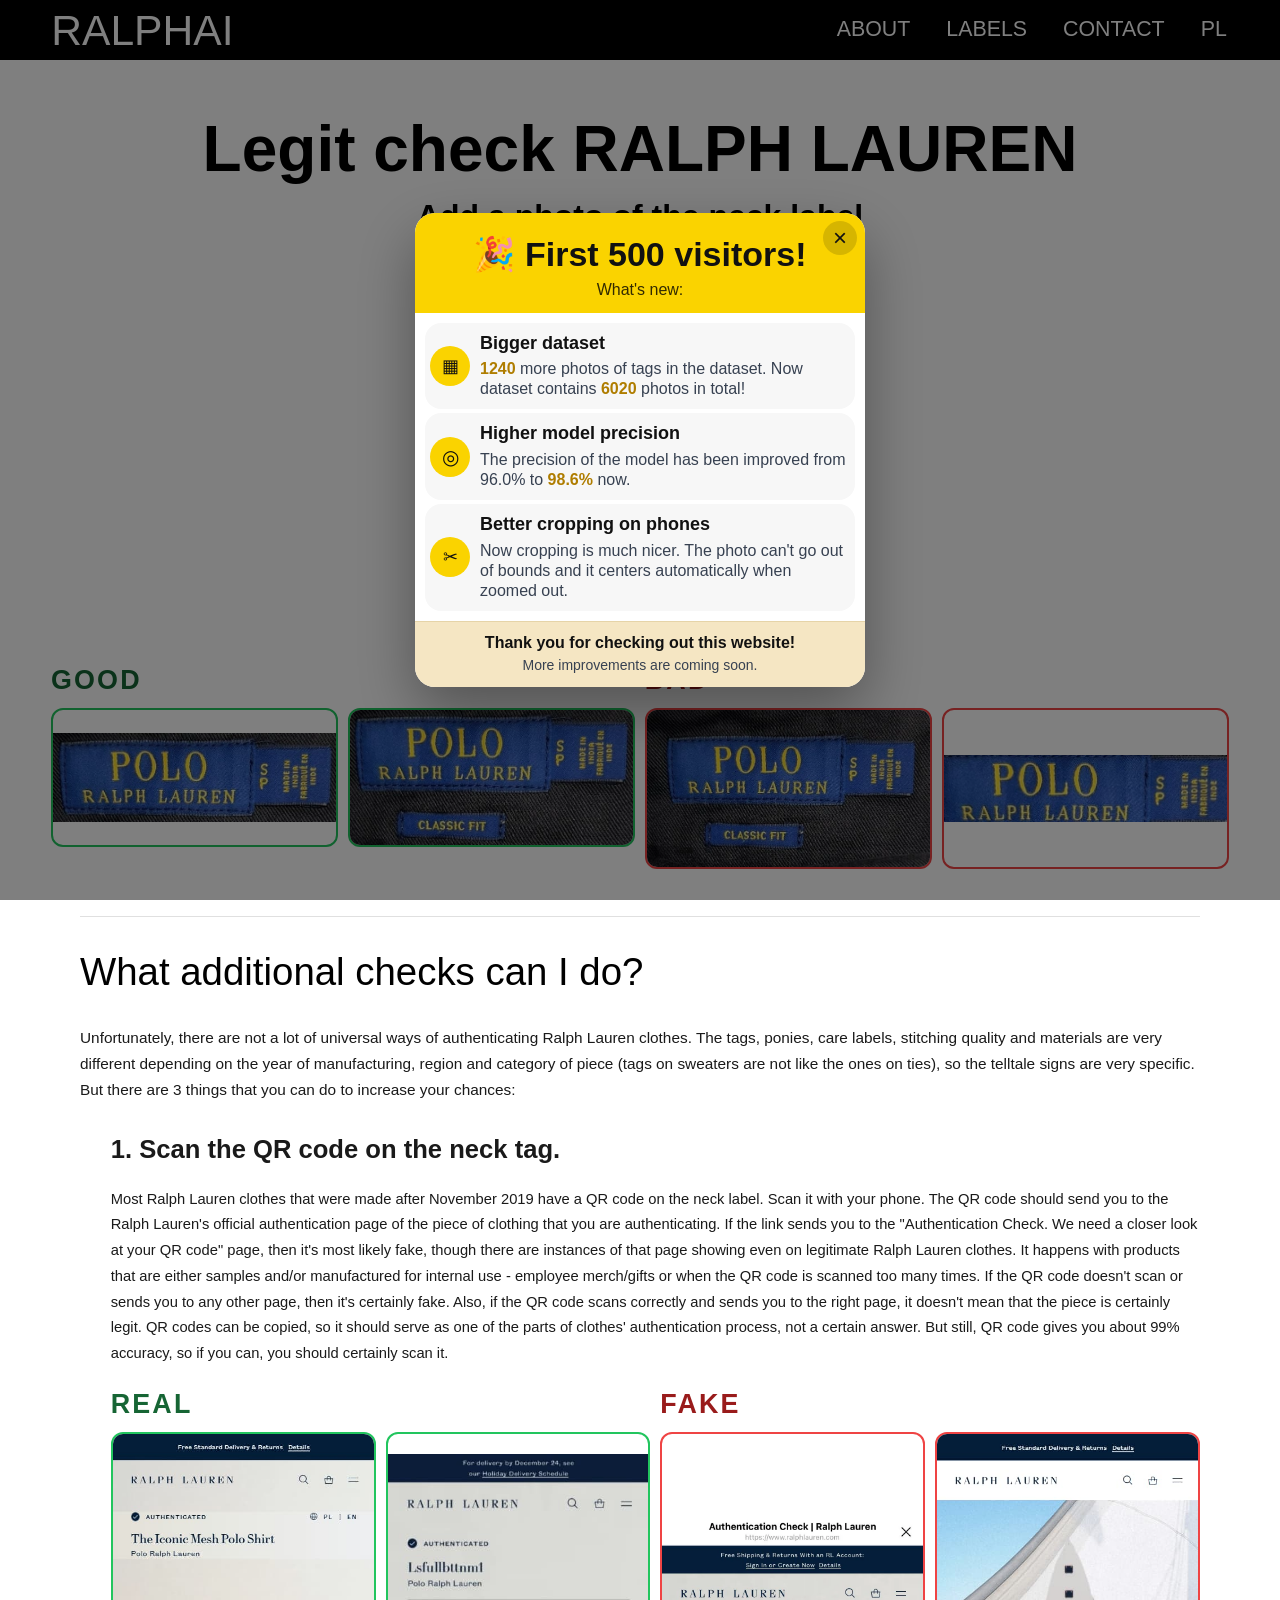
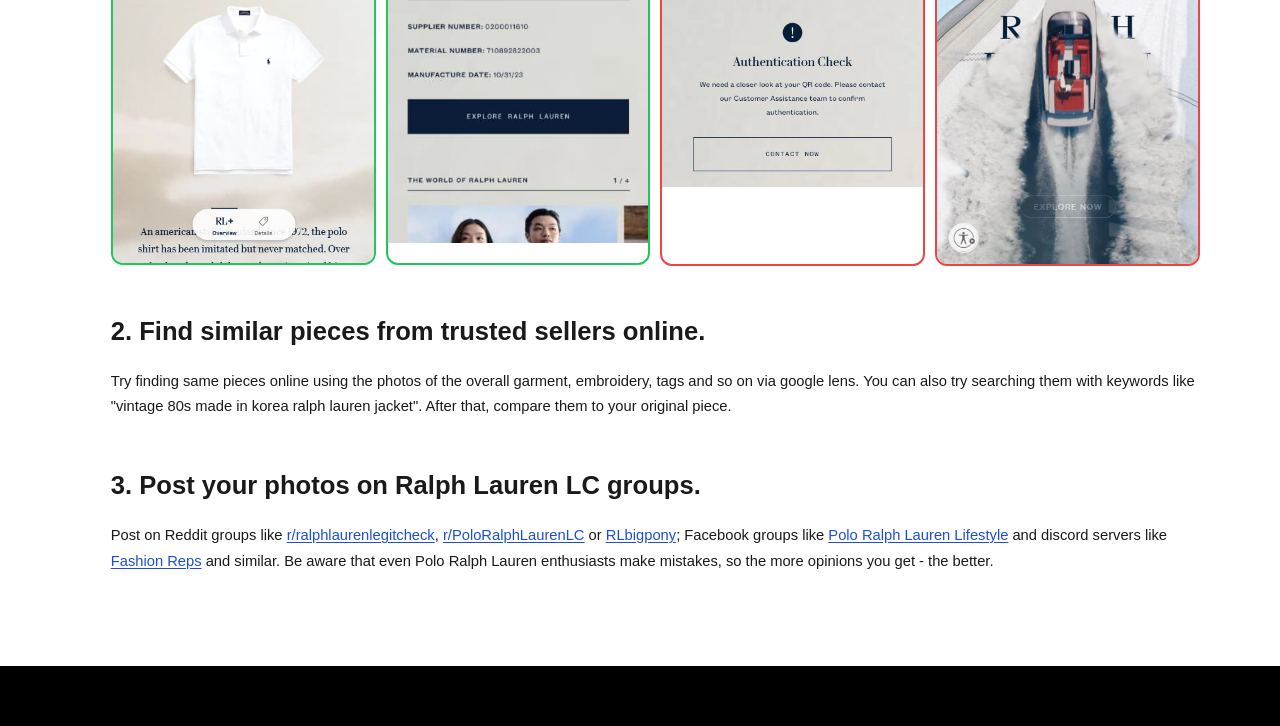
==== index.html @ 3e0dbbdb "microsoft clarity removed" ====
<!DOCTYPE html>
<html lang="pl">

<head>
  <meta charset="UTF-8" />
  <meta name="viewport" content="width=device-width, initial-scale=1.0" />
  <title>RalphAI — Free Ralph Lauren Legit Check</title>
  <meta name="description"
    content="Free Ralph Lauren legit check powered by AI. Upload a photo of your label to instantly verify if your Polo shirt is authentic or a fake." />
  <meta property="og:title" content="RalphAI — Ralph Lauren Legit Check | Free AI Checker" />
  <meta property="og:description"
    content="Free AI-powered legit check for Ralph Lauren clothing. Upload a photo of the label to instantly find out if it's authentic or fake." />
  <meta property="og:url" content="https://ralphai.tech/" />
  <meta property="og:type" content="website" />
  <meta property="og:image" content="https://ralphai.tech/og-image.png?v=2" />
  <meta property="og:image:width" content="1200" />
  <meta property="og:image:height" content="630" />
  <meta name="twitter:card" content="summary_large_image" />
  <meta name="twitter:title" content="RalphAI — Ralph Lauren Legit Check | Free AI Checker" />
  <meta name="twitter:description"
    content="Free AI-powered legit check for Ralph Lauren clothing. Upload a photo of the label to instantly find out if it's authentic or fake." />
  <meta name="twitter:image" content="https://ralphai.tech/og-image.png?v=2" />
  <link rel="canonical" href="https://ralphai.tech/" />
  <link rel="icon" type="image/png" href="/favicon/favicon-96x96.png" sizes="96x96" />
  <link rel="icon" type="image/svg+xml" href="/favicon/favicon.svg" />
  <link rel="shortcut icon" href="/favicon.ico" />
  <link rel="apple-touch-icon" sizes="180x180" href="/favicon/apple-touch-icon.png" />
  <link rel="manifest" href="/favicon/site.webmanifest" />
  <script type="application/ld+json">
  {
    "@context": "https://schema.org",
    "@type": "WebApplication",
    "name": "RalphAI",
    "url": "https://ralphai.tech",
    "description": "AI-powered legit check tool for Ralph Lauren labels. Instantly detect authentic vs fake.",
    "applicationCategory": "UtilitiesApplication",
    "operatingSystem": "Any",
    "offers": {
      "@type": "Offer",
      "price": "0",
      "priceCurrency": "USD"
    }
  }
  </script>
  <link rel="stylesheet" href="styles.css" />
  <link rel="preload" href="https://cdnjs.cloudflare.com/ajax/libs/cropperjs/1.6.2/cropper.min.css" as="style"
    onload="this.onload=null;this.rel='stylesheet'" />
  <noscript>
    <link rel="stylesheet" href="https://cdnjs.cloudflare.com/ajax/libs/cropperjs/1.6.2/cropper.min.css" />
  </noscript>
</head>

<body>

  <header class="navbar">
    <a href="/" class="nav-logo">RALPHAI</a>
    <nav class="nav-links">
      <a href="about.html" class="nav-about" data-i18n="navAbout">ABOUT</a>
      <a href="labels.html" class="nav-labels" data-i18n="navLabels">LABELS</a>
      <a href="mailto:contact@ralphai.tech" class="nav-kontakt" data-i18n="navContact" id="navContactLink">KONTAKT</a>
      <button id="langToggle" class="nav-lang-toggle"></button>
    </nav>
  </header>

  <main id="canvas" class="main-content">

    <!-- Upload section -->
    <section class="upload-section">
      <h1 class="title">Legit check RALPH LAUREN</h1>
      <p class="subtitle" data-i18n="subtitle">Dodaj zdjęcie górnej metki</p>
      <p class="note">
        <span data-i18n="supportedLabelsNote">*Wspierane tylko metki Polo Ralph Lauren</span>
      </p>

      <input type="file" id="fileInput" accept="image/*" multiple hidden />

      <div class="preview-clearAll-container" id="previewClearAllContainer" hidden>
        <button id="previewClearAll" class="preview-clearAll" data-i18n="clearAll">Wyczyść wszystko</button>
      </div>
      <div id="previewGrid" class="preview-grid" hidden></div>

      <div id="resultRow" class="result-row" hidden></div>

      <button id="chooseBtn" class="choose-btn">
        <span data-i18n="chooseBtn">Wybierz zdjęcie</span>
      </button>

      <div class="drop-text" id="dropTextGroup">
        <p class="drop-line-1" data-i18n="dropLine1">lub upuść zdjęcia tutaj</p>
        <p class="drop-line-2" data-i18n="dropLine2">albo wklej z Ctrl+V</p>
      </div>

      <div id="uncertaintyMsg" class="uncertainty-msg" hidden>
        Some of the results are too uncertain. Please try re-taking the photos and cropping them more closely. If the
        result is still uncertain, then please send those photos to the <a href="mailto:contact@ralphai.tech">website's
          email</a> for a human legit check or post them on groups like <a
          href="https://www.reddit.com/r/PoloRalphLaurenLC/" target="_blank">r/PoloRalphLaurenLC</a> or <a
          href="https://www.reddit.com/r/ralphlaurenlegitcheck/" target="_blank">r/ralphlaurenlegitcheck</a>
      </div>

      <button id="btnAnalyze" class="btn-analyze" hidden><span>Sprawdź metkę</span></button>
      <div id="errorMsg" class="error-msg" hidden></div>
    </section>

    <!-- How-to section -->
    <section class="how-to-section">
      <h2 class="section-heading" data-i18n="howTo">Jak kadrować zdjęcia?</h2>
      <div class="how-to-image-groups">
        <section class="how-to-image-group" aria-label="Good crop examples">
          <span class="how-to-group-label how-to-group-label--good" data-i18n="howToGoodLabel">DOBRZE</span>
          <div class="how-to-grid" role="list" aria-label="Good crop examples">
            <figure class="how-to-card how-to-card--good" role="listitem">
              <img src="how-to-crop-images/good/js-l160010-ezgif.com-rotate.jpg" alt="Good crop example 1"
                loading="lazy" decoding="async" width="631" height="199" />
            </figure>
            <figure class="how-to-card how-to-card--good" role="listitem">
              <img src="how-to-crop-images/good/js-l160010-ezgif.com-rotate_1.jpg" alt="Good crop example 2"
                loading="lazy" decoding="async" width="631" height="302" />
            </figure>
          </div>
        </section>

        <section class="how-to-image-group" aria-label="Bad crop examples">
          <span class="how-to-group-label how-to-group-label--bad" data-i18n="howToBadLabel">ŹLE</span>
          <div class="how-to-grid" role="list" aria-label="Bad crop examples">
            <figure class="how-to-card how-to-card--bad" role="listitem">
              <img src="how-to-crop-images/bad/js-l160010-ezgif.com-rotate_2.jpg" alt="Bad crop example 1"
                loading="lazy" decoding="async" width="693" height="385" />
            </figure>
            <figure class="how-to-card how-to-card--bad" role="listitem">
              <img src="how-to-crop-images/bad/js-l160010-ezgif.com-rotate_3.jpg" alt="Bad crop example 2"
                loading="lazy" decoding="async" width="577" height="135" />
            </figure>
          </div>
        </section>
      </div>
    </section>

    <section class="extra-checks-section" aria-labelledby="extraChecksHeading">
      <h2 class="section-heading extra-checks-heading" id="extraChecksHeading" data-i18n="extraChecksHeading">What
        additional checks can I do?</h2>
      <p class="extra-checks-intro" data-i18n="extraChecksIntro">
        Unfortunately, there are not a lot of universal ways of authenticating Ralph Lauren clothes. The tags, ponies,
        care labels, stitching quality and materials are very different depending on the year of manufacturing, region
        and category of piece (tags on sweaters are not like the ones on ties), so the telltale signs are very
        specific. But there are 3 things that you can do to increase your chances:
      </p>

      <ol class="extra-checks-list">
        <li class="extra-checks-item">
          <h3 class="extra-checks-item-title" data-i18n="extraChecksPoint1Title">Scan the QR code on the neck tag.</h3>
          <p data-i18n="extraChecksPoint1Body">
            Most Ralph Lauren clothes that were made after November 2019 have a QR code on the neck label. Scan it
            with your phone. The QR code should send you to the Ralph Lauren's official authentication page of the
            piece of clothing that you are authenticating. If the link sends you to the "Authentication Check. We need
            a closer look at your QR code" page, then it's most likely fake, though there are instances of that page
            showing even on legitimate Ralph Lauren clothes. It happens with products that are either samples and/or
            manufactured for internal use - employee merch/gifts or when the QR code is scanned too many times. If the
            QR code doesn't scan or sends you to any other page, then it's certainly fake. Also, if the QR code scans
            correctly and sends you to the right page, it doesn't mean that the piece is certainly legit. QR codes can
            be copied, so it should serve as one of the parts of clothes' authentication process, not a certain
            answer. But still, QR code gives you about 99% accuracy, so if you can, you should certainly scan it.
          </p>

          <div class="qr-check-image-groups">
            <section class="qr-check-image-group" aria-label="Real QR examples">
              <span class="qr-check-group-label qr-check-group-label--real" data-i18n="extraChecksRealLabel">REAL</span>
              <div class="qr-check-grid" role="list" aria-label="Real QR examples">
                <figure class="qr-check-card qr-check-card--legit" role="listitem">
                  <img src="using_images/LEGIT/real-QR-code-page-1.jpg"
                    alt="Legit Ralph Lauren QR scan result example 1" loading="lazy" decoding="async" width="465"
                    height="766" />
                </figure>
                <figure class="qr-check-card qr-check-card--legit" role="listitem">
                  <img src="using_images/LEGIT/real-QR-code-page-2.jpg"
                    alt="Legit Ralph Lauren QR scan result example 2" loading="lazy" decoding="async" width="367"
                    height="547" />
                </figure>
              </div>
            </section>

            <section class="qr-check-image-group" aria-label="Fake QR examples">
              <span class="qr-check-group-label qr-check-group-label--fake" data-i18n="extraChecksFakeLabel">FAKE</span>
              <div class="qr-check-grid" role="list" aria-label="Fake QR examples">
                <figure class="qr-check-card qr-check-card--fake" role="listitem">
                  <img src="using_images/FAKE/closer-look-at-qr-code-polo-ralph-lauren-v0-85krh4puh0ed1.webp"
                    alt="Fake Ralph Lauren QR scan result example 1" loading="lazy" decoding="async" width="804"
                    height="879" />
                </figure>
                <figure class="qr-check-card qr-check-card--fake" role="listitem">
                  <img src="using_images/FAKE/fake-QR-code_page.jpg" alt="Fake Ralph Lauren QR scan result example 2"
                    loading="lazy" decoding="async" width="465" height="767" />
                </figure>
              </div>
            </section>
          </div>
        </li>

        <li class="extra-checks-item">
          <h3 class="extra-checks-item-title" data-i18n="extraChecksPoint2Title">Find similar pieces from trusted
            sellers online.</h3>
          <p data-i18n="extraChecksPoint2Body">
            Try finding same pieces online using the photos of the overall garment, embroidery, tags and so on via
            google lens. You can also try searching them with keywords like "vintage 80s made in korea ralph lauren
            jacket". After that, compare them to your original piece.
          </p>
        </li>

        <li class="extra-checks-item">
          <h3 class="extra-checks-item-title" data-i18n="extraChecksPoint3Title">Post your photos on Ralph Lauren LC
            groups.</h3>
          <p data-i18n-html="extraChecksPoint3BodyHtml">
            Post on Reddit groups like <a href="https://www.reddit.com/r/ralphlaurenlegitcheck/" target="_blank"
              rel="noopener">r/ralphlaurenlegitcheck</a>,
            <a href="https://www.reddit.com/r/PoloRalphLaurenLC/" target="_blank" rel="noopener">r/PoloRalphLaurenLC</a>
            or
            <a href="https://www.reddit.com/r/RLbigpony/" target="_blank" rel="noopener">RLbigpony</a>; Facebook groups
            like
            <a href="https://www.facebook.com/groups/1595815894091573" target="_blank" rel="noopener">Polo Ralph Lauren
              Lifestyle</a>
            and discord servers like
            <a href="https://discord.com/invite/fashionreps#:~:text=FashionReps,JavaScript%20to%20run%20this%20app."
              target="_blank" rel="noopener">Fashion Reps</a>
            and similar. Be aware that even Polo Ralph Lauren enthusiasts make mistakes, so the more opinions you get
            - the better.
          </p>
        </li>
      </ol>
    </section>

  </main>

  <!-- Cropper modal -->
  <div class="cropper-overlay" id="cropperModal" hidden>
    <div class="cropper-modal-inner">
      <div class="cropper-img-wrap">
        <img id="cropperImg" src="" alt="Kadruj zdjęcie" />
      </div>
      <div class="cropper-actions">
        <button class="btn-crop-cancel" id="btnCropCancel" data-i18n="cropCancel">Anuluj</button>
        <button class="btn-crop-confirm" id="btnCropConfirm" data-i18n="cropConfirm">Przytnij i użyj</button>
      </div>
    </div>
  </div>

  <!-- Update popup modal -->
  <div class="update-modal-overlay" id="updateModalOverlay" hidden>
    <div class="update-modal" role="dialog" aria-modal="true" aria-labelledby="updateModalTitle">
      <button class="update-modal-close" id="updateModalClose" aria-label="Close update popup">&times;</button>

      <div class="update-modal-header">
        <h2 class="update-modal-title" id="updateModalTitle" data-i18n="updateModalTitle">🎉 First 500 visitors!</h2>
        <p class="update-modal-subtitle" data-i18n="updateModalSubtitle">What's new:</p>
      </div>

      <div class="update-modal-content">
        <article class="update-feature-card">
          <div class="update-feature-icon" aria-hidden="true">&#9638;</div>
          <div class="update-feature-text">
            <h3 data-i18n="updateFeatureDatasetTitle">Bigger dataset</h3>
            <p data-i18n-html="updateFeatureDatasetBody"><strong>1240</strong> more photos of tags in the dataset.
              Dataset now contains <strong>6020</strong> photos in total!</p>
          </div>
        </article>

        <article class="update-feature-card">
          <div class="update-feature-icon update-feature-icon--precision" aria-hidden="true">&#9678;</div>
          <div class="update-feature-text">
            <h3 data-i18n="updateFeatureAccuracyTitle">Higher model precision</h3>
            <p data-i18n-html="updateFeatureAccuracyBody">The precision of the model has been improved from 96.0% to
              <strong>98.6%</strong> now.</p>
          </div>
        </article>

        <article class="update-feature-card">
          <div class="update-feature-icon" aria-hidden="true">&#9986;</div>
          <div class="update-feature-text">
            <h3 data-i18n="updateFeatureCropTitle">Better cropping on phones</h3>
            <p data-i18n="updateFeatureCropBody">Now cropping is much nicer. The photo can't go out of bounds and it
              centers automatically when zoomed out.</p>
          </div>
        </article>
      </div>

      <div class="update-modal-footer">
        <p class="update-footer-title" data-i18n="updateFooterTitle">Thank you for checking out this website!</p>
        <p class="update-footer-subtitle" data-i18n="updateFooterSubtitle">More improvements are coming soon.</p>
      </div>
    </div>
  </div>

  <footer class="site-footer">
    <p class="footer-author"><span data-i18n="footerCreatedBy">Stworzone przez</span> <strong>Ivan Prokopenko</strong>
    </p>
    <p class="footer-email">email: <a href="mailto:contact@ralphai.tech" id="footerEmailLink">contact@ralphai.tech</a>
    </p>
    <a href="https://www.reddit.com/user/Neat-Remote-8655/" class="footer-reddit" target="_blank"
      rel="noopener">reddit</a>
    <a href="https://github.com/IvanProkopenko7/ralphai" class="footer-github" target="_blank" rel="noopener">github</a>
  </footer>

  <script src="https://cdnjs.cloudflare.com/ajax/libs/cropperjs/1.6.2/cropper.min.js"></script>
  <script src="app.js"></script>
</body>

</html>
---- styles.css ----
*,
*::before,
*::after {
  box-sizing: border-box;
  margin: 0;
  padding: 0;
}

[hidden] {
  display: none !important;
}

html,
body {
  width: 100%;
  min-height: 100vh;
  background-color: #ffffff;
  font-family: 'Inter', 'Segoe UI', Roboto, Helvetica, Arial, sans-serif;
  font-style: normal;
}

/* ===== NAVBAR ===== */
.navbar {
  position: sticky;
  top: 0;
  z-index: 100;
  background-color: #000;
  height: 60px;
  display: flex;
  align-items: center;
  justify-content: space-between;
  padding: 0 clamp(20px, 4vw, 60px);
}

.nav-logo {
  font-weight: 400;
  font-size: clamp(28px, 3.33vw, 48px);
  color: #fff;
  text-decoration: none;
  text-wrap: nowrap;
}

.nav-links {
  display: flex;
  align-items: center;
  gap: clamp(16px, 2.5vw, 48px);
}

.nav-labels,
.nav-about,
.nav-kontakt,
.nav-lang-toggle {
  font-weight: 400;
  font-size: clamp(14px, 1.67vw, 32px);
  color: #fff;
  white-space: nowrap;
  text-decoration: none;
  line-height: 1;
  padding: 2px;
}

.nav-logo,
.nav-labels,
.nav-about,
.nav-kontakt,
.nav-lang-toggle,
.choose-btn,
.btn-analyze,
.btn-crop-cancel,
.btn-crop-confirm,
.preview-thumb-remove,
.preview-thumb-add {
  touch-action: manipulation;
}

.nav-lang-toggle {

background-color: black;

	border: none;
	padding: 2px;
  font: inherit;
  font-size: clamp(14px, 1.67vw, 32px);
  font-weight: 400;
  line-height: 1;
	cursor: pointer;
	outline: inherit;

}

.nav-labels--active {
  font-weight: 700;
  text-decoration: underline;
  text-underline-offset: 4px;
}

/* ===== MAIN CONTENT (drop zone) ===== */
.main-content {
  width: 100%;
  max-width: 1280px;
  margin: 0 auto;
  padding: clamp(16px, 4vw, 60px);
  display: flex;
  flex-direction: column;
  align-items: center;
  gap: clamp(40px, 6vw, 120px);
}

.main-content.drag-over {
  background-color: rgba(0, 0, 0, 0.04);
}

/* ===== UPLOAD SECTION ===== */
.upload-section {
  display: flex;
  flex-direction: column;
  align-items: center;
  gap: clamp(8px, 0.8vw, 12px);
  width: 100%;
}

.title {
  font-weight: 800;
  font-size: clamp(20px, 6vw, 64px);
  color: #000;
  text-align: center;
  line-height: 1.2;
}

.subtitle {
  font-weight: 600;
  font-size: calc(clamp(18px, 3vw, 32px));
  color: #000;
  text-align: center;
}

.note {
  font-weight: 400;
  font-size: clamp(14px, 1.6vw, 16px);
  color: #5f5f5f;
  text-align: center;
  line-height: 1.5;
}

.note a {
  text-decoration: none;
}

.note-bold {
  font-weight: 600;
}

/* ===== CHOOSE BUTTON ===== */
.choose-btn {
  background: linear-gradient(135deg, #130023 0%, 20%, #6600aa 40%, #6600aa 60%, 80%, #130023 100%);
  background-size: 150% 150%;
  position: relative;
  overflow: hidden;
  margin-top: clamp(14px, 1.4vw, 20px);
  height: clamp(54px, 6vw, 100px);
  width: clamp(200px, 30vw, 440px);
  max-width: 100%;
  border-radius: 10px;
  cursor: pointer;
  border: none;
  display: flex;
  align-items: center;
  justify-content: center;
  isolation: isolate;
}

.choose-btn::before {
  content: '';
  position: absolute;
  inset: 0;
  z-index: 0;
  border-radius: inherit;
  background: linear-gradient(135deg, #130023 0%, 20%, #8800dd 40%, #8800dd 60%, 80%, #130023 100%);
  background-size: 150% 150%;
  opacity: 0;
  transition: opacity 0.25s ease;
}

.choose-btn:hover::before {
  opacity: 1;
}

.choose-btn span {
  position: relative;
  z-index: 1;
  font-weight: 600;
  font-size: clamp(16px, 2vw, 32px);
  color: #fff;
  white-space: nowrap;
}

/* ===== DROP TEXT ===== */
.drop-text {
  display: flex;
  flex-direction: column;
  align-items: center;
  gap: 4px;
}

.drop-line-1,
.drop-line-2 {
  font-weight: 400;
  font-size: clamp(14px, 1.6vw, 16px);
  color: #666;
  text-align: center;
}

/* ===== HOW-TO SECTION ===== */
.how-to-section {
  display: flex;
  flex-direction: column;
  align-items: center;
  gap: clamp(14px, 2vw, 32px);
  width: 100%;
  padding-bottom: clamp(12px, 2vw, 50px);
  padding-top: clamp(36px, 6vw, 60px);
  content-visibility: auto;
}

.how-to-section::before {
  content: '';
  display: block;
  width: 50%;
  max-width: 320px;
  height: 1px;
  background: linear-gradient(to right, transparent, rgba(0, 0, 0, 0.25) 25%, rgba(0, 0, 0, 0.25) 75%, transparent);
}

.section-heading {
  font-weight: 450;
  font-size: clamp(22px, 3vw, 48px);
  color: #000;
  text-align: center;
}

/* ===== CROPPING VIDEO ===== */
.cropping-video {
  width: 100%;
  max-width: 360px;
  display: block;
  border-radius: 8px;
}

.how-to-image-groups,
.qr-check-image-groups {
  width: 100%;
  display: flex;
  flex-direction: column;
  gap: clamp(20px, 2.4vw, 34px);
}

.how-to-image-group,
.qr-check-image-group {
  width: 100%;
  display: flex;
  flex-direction: column;
  gap: 12px;
}

.how-to-group-label,
.qr-check-group-label {
  font-size: clamp(18px, 2.1vw, 28px);
  font-weight: 700;
  letter-spacing: 0.08em;
}

.how-to-group-label--good,
.qr-check-group-label--real {
  color: #166534;
}

.how-to-group-label--bad,
.qr-check-group-label--fake {
  color: #991b1b;
}

.how-to-image-groups {
  margin-top: clamp(2px, 0.6vw, 8px);
}

.how-to-grid,
.qr-check-grid {
  width: 100%;
  display: flex;
  flex-wrap: nowrap;
  align-items: stretch;
  gap: 10px;
  overflow-x: visible;
  padding-bottom: 0;
}

.how-to-card,
.qr-check-card {
  border: 2px solid #e5e7eb;
  border-radius: 12px;
  overflow: hidden;
  background-color: #fff;
  flex: 0 0 auto;
  display: flex;
  align-items: center;
  justify-content: center;
}

.how-to-card {
  width: calc((100% - 10px) / 2);
}

.how-to-card img,
.qr-check-card img {
  display: block;
  width: auto;
  height: auto;
  max-width: 100%;
  max-height: 100%;
  background-color: #eceff3;
}

/* ===== ADDITIONAL CHECKS SECTION ===== */
.extra-checks-section {
  width: min(1120px, 100%);
  display: flex;
  flex-direction: column;
  gap: clamp(20px, 2.4vw, 34px);
  padding: clamp(20px, 2.6vw, 34px) 0 clamp(24px, 4vw, 40px);
  margin-top: clamp(-56px, -5vw, -24px);
  border-top: 1px solid rgba(0, 0, 0, 0.12);
}

.extra-checks-heading {
  text-align: left;
}

.extra-checks-intro {
  font-size: clamp(14px, 1.2vw, 18px);
  line-height: 1.7;
  color: #1a1a1a;
}

.extra-checks-list {
  margin: 0;
  padding-left: clamp(20px, 2.4vw, 34px);
  list-style: none;
  counter-reset: extra-check-item;
  display: grid;
  gap: clamp(34px, 4vw, 50px);
}

.extra-checks-item {
  counter-increment: extra-check-item;
  display: grid;
  gap: clamp(16px, 2vw, 22px);
  color: #1a1a1a;
}

.extra-checks-item-title {
  font-size: clamp(18px, 2vw, 28px);
  font-weight: 650;
  line-height: 1.2;
}

.extra-checks-item-title::before {
  content: counter(extra-check-item) ". ";
}

.extra-checks-item p {
  font-size: clamp(14px, 1.15vw, 18px);
  line-height: 1.75;
}

.extra-checks-item a {
  color: #1d4ed8;
  text-underline-offset: 2px;
}

.extra-checks-item a:hover {
  text-decoration: none;
}

.qr-check-grid {
  margin-top: 0;
}

.qr-check-card {
  width: calc((100% - 10px) / 2);
}

.qr-check-card img {
  height: auto;
}

.how-to-card--good,
.qr-check-card--legit {
  border-color: #22c55e;
}

.how-to-card--bad,
.qr-check-card--fake {
  border-color: #ef4444;
}

/* ===== PREVIEW IMAGE ===== */
.preview-img {
  width: clamp(200px, 28vw, 440px);
  max-width: 100%;
  height: auto;
  aspect-ratio: 2 / 1;
  object-fit: cover;
  border-radius: 10px;
  cursor: pointer;
}

/* ===== PREVIEW GRID ===== */
.preview-grid {
  display: flex;
  flex-wrap: wrap;
  gap: 12px;
  justify-content: center;
  width: clamp(200px, 80vw, 920px);
  max-width: 100%;
}

.preview-clearAll {
  background-color: #f44336;
  color: #fff;
  border: none;
  padding: 8px 16px;
  font-size: 14px;
  font-weight: 600;
  cursor: pointer;
}

.preview-clearAll-container {
  padding: 5px 0 10px 0;
  display: flex;
  flex-wrap: wrap;
  justify-content: flex-end;
  width: clamp(200px, 80vw, 920px);
  max-width: 100%;
}

.preview-card {
  display: flex;
  flex-direction: column;
  flex-shrink: 0;
}

.preview-thumb {
  position: relative;
  width: 220px;
  height: 110px;
  border-radius: 10px 10px 0 0;
  overflow: hidden;
  flex-shrink: 0;
}

.preview-thumb img {
  width: 100%;
  height: 100%;
  object-fit: cover;
  display: block;
}

.preview-thumb-remove {
  position: absolute;
  top: 4px;
  right: 4px;
  width: 22px;
  height: 22px;
  border-radius: 50%;
  background-color: rgba(0, 0, 0, 0.6);
  color: #fff;
  border: none;
  cursor: pointer;
  font-size: 12px;
  display: flex;
  align-items: center;
  justify-content: center;
  line-height: 1;
}

.preview-thumb-remove:hover {
  background-color: rgba(0, 0, 0, 0.85);
}

.preview-thumb-add {
  width: 220px;
  height: 110px;
  border-radius: 10px;
  border: 2px dashed #ccc;
  background-color: #fafafa;
  cursor: pointer;
  font-size: 32px;
  color: #bbb;
  display: flex;
  align-items: center;
  justify-content: center;
  align-self: flex-start;
}

.preview-thumb-add:hover {
  border-color: #999;
  color: #999;
}

/* ===== RESULT ROW ===== */
.result-row {
  display: flex;
  flex-wrap: wrap;
  gap: 12px;
  justify-content: center;
  width: clamp(200px, 80vw, 920px);
  max-width: 100%;
}

.result-chip {
  width: 220px;
  border-radius: 0 0 10px 10px;
  display: flex;
  flex-direction: column;
  align-items: center;
  justify-content: center;
  padding: 10px 14px 12px;
  flex-shrink: 0;
  box-sizing: border-box;
  gap: 2px;
}

.result-chip--authentic {
  background-color: #dcfce7;
}

.result-chip--fake {
  background-color: #fee2e2;
}

.result-chip--unknown {
  background-color: #fef9c3;
}

.result-chip-verdict {
  font-family: 'Inter', sans-serif;
  font-size: 22px;
  font-weight: 800;
  text-transform: lowercase;
  letter-spacing: 0.01em;
  line-height: 1.1;
}

.result-chip--authentic .result-chip-verdict {
  color: #166534;
}

.result-chip--fake .result-chip-verdict {
  color: #991b1b;
}

.result-chip--unknown .result-chip-verdict {
  color: #854d0e;
}

.result-chip-pct {
  font-family: 'Inter', sans-serif;
  font-size: 13px;
  font-weight: 400;
  color: #555;
}

/* ===== UNCERTAINTY MESSAGE ===== */
.uncertainty-msg {
  background-color: #fdf5d3;
  color: #6a5300;
  border: 1px solid #fae482;
  width: clamp(300px, 42vw, 660px);
  max-width: 95%;
  margin-top: 20px;
  margin-bottom: -10px;
  border-radius: 8px;
  font-family: 'Inter', sans-serif;
  font-size: clamp(14px, 1.4vw, 15px);
  line-height: 1.5;
  text-align: center;
  padding: 16px 20px;
  font-weight: 500;
  box-shadow: 0 4px 12px rgba(0, 0, 0, 0.03);
}

.uncertainty-msg a {
  color: #4a3a00;
  text-decoration: underline;
  font-weight: 700;
}

.uncertainty-msg a:hover {
  text-decoration: none;
}

/* ===== ANALYZE BUTTON ===== */
.btn-analyze {
  margin-top: 28px;
  background: linear-gradient(135deg, #130023 0%, 20%, #6600aa 40%, #6600aa 60%, 80%, #130023 100%);
  background-size: 150% 150%;
  position: relative;
  overflow: hidden;
  height: clamp(54px, 6vw, 100px);
  width: clamp(200px, 28vw, 440px);
  max-width: 100%;
  border-radius: 10px;
  cursor: pointer;
  border: none;
  display: flex;
  align-items: center;
  justify-content: center;
  font-family: 'Inter', sans-serif;
  font-weight: 600;
  font-size: clamp(16px, 2vw, 32px);
  color: #fff;
  white-space: nowrap;
  isolation: isolate;
}

.btn-analyze::before {
  content: '';
  position: absolute;
  inset: 0;
  z-index: 0;
  border-radius: inherit;
  background: linear-gradient(135deg, #130023 0%, 20%, #8800dd 40%, #8800dd 60%, 80%, #130023 100%);
  background-size: 150% 150%;
  opacity: 0;
  transition: opacity 0.25s ease;
}

.btn-analyze:hover::before {
  opacity: 1;
}

.btn-analyze span {
  position: relative;
  z-index: 1;
  color: #fff;
}

.btn-analyze:disabled {
  background-color: #aaa;
  cursor: not-allowed;
}

.btn-analyze:disabled::before {
  display: none;
}

.btn-analyze.loading {
  pointer-events: none;
}

.btn-analyze.loading::after {
  content: '';
  display: inline-block;
  width: 18px;
  height: 18px;
  border: 2px solid rgba(255, 255, 255, 0.5);
  border-top-color: #fff;
  border-radius: 50%;
  animation: spin 0.7s linear infinite;
  margin-left: 14px;
  vertical-align: middle;
}

@keyframes spin {
  to {
    transform: rotate(360deg);
  }
}

@keyframes btnGradientFlow {
  0% {
    background-position: 0% 0%;
  }

  50% {
    background-position: 100% 100%;
  }

  100% {
    background-position: 0% 0%;
  }
}

/* ===== ERROR MESSAGE ===== */
.error-msg {
  width: clamp(200px, 28vw, 440px);
  max-width: 100%;
  background-color: #f8d7da;
  color: #721c24;
  border-radius: 6px;
  padding: 12px 18px;
  font-family: 'Inter', sans-serif;
  font-size: clamp(14px, 1vw, 16px);
  text-align: center;
}

/* ===== RESULT CARD ===== */
.result-card {
  width: clamp(280px, 40vw, 560px);
  max-width: 100%;
  background-color: #fff;
  border-radius: 16px;
  box-shadow: 0 8px 40px rgba(0, 0, 0, 0.13);
  overflow: hidden;
}

.result-header {
  background: linear-gradient(135deg, #130023 0%, 20%, #6600aa 40%, #6600aa 60%, 80%, #130023 100%);
  background-size: 150% 150%;
  color: #fff;
  padding: 14px 24px;
  font-family: 'Inter', sans-serif;
  font-size: 12px;
  font-weight: 700;
  letter-spacing: 0.12em;
  text-transform: uppercase;
}

.result-body {
  padding: 24px;
  display: flex;
  flex-direction: column;
  gap: 20px;
}

.result-divider {
  height: 1px;
  background-color: #f0f0f0;
  margin: 4px 0;
}

.result-img-label {
  font-size: 12px;
  font-weight: 700;
  letter-spacing: 0.12em;
  text-transform: uppercase;
  color: #aaa;
  text-align: center;
  padding-top: 4px;
}

.result-verdict {
  display: flex;
  flex-direction: column;
  align-items: center;
  gap: 10px;
  padding: 24px 20px;
  border-radius: 12px;
  background-color: #f7f7f7;
}

.result-verdict--authentic {
  background-color: #f0fdf4;
}

.result-verdict--fake {
  background-color: #fff1f1;
}

.result-verdict--unknown {
  background-color: #fefce8;
}

.result-verdict-label {
  font-size: 14px;
  font-weight: 700;
  letter-spacing: 0.12em;
  text-transform: uppercase;
  color: #aaa;
}

.result-verdict-class {
  font-family: 'Inter', sans-serif;
  font-size: clamp(26px, 3.5vw, 40px);
  font-weight: 800;
  color: #111;
  text-transform: capitalize;
  line-height: 1;
}

.badge {
  display: inline-flex;
  align-items: center;
  justify-content: center;
  padding: 5px 16px;
  border-radius: 100px;
  font-family: 'Inter', sans-serif;
  font-size: 12px;
  font-weight: 700;
  letter-spacing: 0.08em;
  text-transform: uppercase;
  white-space: nowrap;
}

.badge.authentic {
  background-color: #dcfce7;
  color: #166534;
}

.badge.fake {
  background-color: #fee2e2;
  color: #991b1b;
}

.badge.unknown {
  background-color: #fef9c3;
  color: #854d0e;
}

.result-class {
  font-family: 'Inter', sans-serif;
  font-size: 18px;
  font-weight: 700;
  color: #222;
}

.confidence-row {
  display: flex;
  align-items: center;
  gap: 12px;
}

.confidence-label {
  font-size: 12px;
  font-weight: 600;
  color: #888;
  min-width: 60px;
}

.confidence-bar-wrap {
  flex: 1;
  height: 10px;
  background-color: #ede9f4;
  border-radius: 100px;
  overflow: hidden;
}

.confidence-bar {
  height: 100%;
  border-radius: 100px;
  background: linear-gradient(90deg, #340058, #8800dd);
  transition: width 0.6s cubic-bezier(0.4, 0, 0.2, 1);
}

.confidence-pct {
  font-size: 14px;
  font-weight: 700;
  color: #111;
  min-width: 40px;
  text-align: right;
}

.top-predictions {
  border-top: 1px solid #f0f0f0;
  padding-top: 16px;
  display: flex;
  flex-direction: column;
  gap: 10px;
}

.top-predictions-label {
  font-size: 14px;
  font-weight: 700;
  letter-spacing: 0.1em;
  text-transform: uppercase;
  color: #bbb;
  margin-bottom: 2px;
}

.pred-row {
  display: flex;
  align-items: center;
  gap: 10px;
}

.pred-name {
  font-size: 14px;
  font-weight: 500;
  color: #444;
  min-width: 100px;
  white-space: nowrap;
  overflow: hidden;
  text-overflow: ellipsis;
}

.pred-bar-wrap {
  flex: 1;
  height: 6px;
  background-color: #ede9f4;
  border-radius: 100px;
  overflow: hidden;
}

.pred-bar {
  height: 100%;
  border-radius: 100px;
  background-color: #b48dd4;
}

.pred-pct {
  font-size: 14px;
  font-weight: 600;
  color: #888;
  min-width: 34px;
  text-align: right;
}

/* ===== FOOTER ===== */
.site-footer {
  background-color: #000;
  height: 60px;
  width: 100%;
  display: flex;
  align-items: center;
  padding: 0 clamp(20px, 4vw, 60px);
  gap: clamp(16px, 3vw, 60px);
  font-family: 'Inter', sans-serif;
  font-size: 16px;
  font-weight: 400;
  color: #fff;
  content-visibility: auto;
}

.site-footer strong {
  font-weight: 600;
}

.footer-author {
  flex: 1;
  padding-right: 20px;
}

.footer-email {
  flex: 0 0 auto;
}

.footer-email a {
  color: #fff;
  text-decoration: none;
  padding: 2px;
}

.footer-email a:hover {
  text-decoration: underline;
}

.footer-github,
.footer-reddit {
  flex: 0 0 auto;
  color: #fff;
  text-decoration: none;
  padding: 2px;
}

.footer-github:hover,
.footer-reddit:hover {
  text-decoration: underline;
}

/* ===== UPDATE MODAL ===== */
.update-modal-overlay {
  position: fixed;
  inset: 0;
  background-color: rgba(0, 0, 0, 0.5);
  z-index: 1200;
  display: flex;
  align-items: center;
  justify-content: center;
  padding: 16px;
}

.update-modal {
  width: 450px;
  max-width: 100%;
  max-height: calc(100vh - 32px);
  background-color: #fff;
  border-radius: 20px;
  box-shadow: 0 24px 60px rgba(0, 0, 0, 0.35);
  display: flex;
  flex-direction: column;
  position: relative;
  overflow: hidden;
}

.update-modal-close {
  position: absolute;
  top: 8px;
  right: 8px;
  width: 34px;
  height: 34px;
  border: none;
  border-radius: 999px;
  background-color: rgba(0, 0, 0, 0.14);
  color: #111;
  font-size: 24px;
  line-height: 1;
  cursor: pointer;
  transition: background-color 0.2s ease, color 0.2s ease;
  z-index: 2;
}

.update-modal-close:hover {
  background-color: rgba(0, 0, 0, 0.08);
  color: #111;
}

.update-modal-header {
  background-color: #fad300;
  text-align: center;
  padding: 24px 10px 14px 10px;
}

.update-modal-title {
  font-size: 34px;
  line-height: 1.05;
  font-weight: 800;
  color: #111;
  max-width: calc(100% - 44px);
  margin: 0 auto;
  white-space: normal;
}

.update-modal-subtitle {
  margin-top: 8px;
  color: rgba(0, 0, 0, 0.8);
  font-size: 16px;
  font-weight: 500;
}

.update-modal-content {
  flex: 1;
  overflow-y: auto;
  padding: 10px;
  display: flex;
  flex-direction: column;
  gap: 8px;
}

.update-feature-card {
  display: flex;
  align-items: center;
  gap: 12px;
  background-color: #f7f7f7;
  border-radius: 16px;
    padding: 12px 6px;
}

.update-feature-icon {
  width: 40px;
  height: 40px;
  border-radius: 999px;
  background-color: #fad300;
  color: #111;
  font-size: 18px;
  flex: 0 0 40px;
  display: flex;
  align-items: center;
  justify-content: center;
}

.update-feature-icon--precision {
  font-size: 20px;
}

.update-feature-text h3 {
  font-size: 18px;
  line-height: 1.35;
  font-weight: 700;
  color: #111;
}

.update-feature-text p {
  margin-top: 8px;
  color: #374151;
  font-size: 16px;
  line-height: 1.55;
}

.update-feature-text strong {
  color: #af7d00;
}

.update-note-muted {
  display: block;
  margin-top: 6px;
  color: #6b7280;
  font-size: clamp(12px, 0.95vw, 14px);
  line-height: 1.45;
  font-weight: 400;
}

.update-modal-footer {
  background-color: #f5e6c3;
  border-top: 1px solid #e6d4a8;
  text-align: center;
  padding: 20px 26px 22px;
}

.update-footer-title {
  font-size: 18px;
  line-height: 1.4;
  color: #111;
  font-weight: 600;
}

.update-footer-subtitle {
  margin-top: 6px;
  font-size: 14px;
  color: #374151;
}

/* Narrow phones — full screen */
@media (max-width: 600px) {
  .footer-github, .footer-reddit {
    padding: 0;
  }
    .site-footer {
    height: auto;
    flex-direction: row;
    flex-wrap: wrap;
    align-items: center;
    padding: 14px 16px;
    gap: 6px 12px;
  }
    .footer-author,
  .footer-email {
    width: 100%;
    flex: none;
  }
  .preview-thumb {
    width: 180px;
    height: 90px;
  }

  .result-chip {
    width: 180px;
  }
}

/* Landscape phones & tablets with little vertical space — full screen */
@media (max-width: 1440px) {
  .update-modal-footer {
    padding: 10px 26px 14px;
  }

  .update-footer-title {
    font-size: 16px;
  }

  .update-footer-subtitle {
    margin-top: 6px;
    font-size: 14px;
    color: #374151;
  }

  .update-modal-title {
    font-size: clamp(28px, 3.3vw, 34px);
  }

  .update-modal-header {
    background-color: #fad300;
    text-align: center;
    padding: 24px 10px 14px 10px;
  }

  .update-footer-subtitle {
    margin-top: 3px;
    font-size: 14px;
    color: #374151;
  }

  .update-modal-content {
    padding: 10px;
    gap: 4px;
  }

  .update-feature-card {
    gap: 10px;
    padding: 10px 5px;
  }

  .update-feature-text h3 {
    line-height: 1.15;
  }

  .update-feature-text p {
    margin-top: 6px;
    line-height: 1.25;
  }

  .update-note-muted {
    margin-top: 4px;
    font-size: clamp(12px, 0.85vw, 14px);
    line-height: 1.3;
  }
}

@media (max-width: 920px) and (min-width: 481px) {
  .update-modal-overlay {
    padding: 8px;
  }

  .update-modal {
    width: 380px;
    max-height: calc(100vh - 16px);
  }

  .update-modal-header {
    padding: 24px 10px 14px 10px;
  }

  

  .update-modal-content {
    overflow-y: hidden;
    padding: 6px;
    gap: 3px;
  }

  .update-feature-card {
    padding: 8px;
  }

  .update-modal-footer {
    padding: 10px 14px 12px;
  }
}

/* ===== CROPPER MODAL ===== */
.cropper-overlay {
  display: none;
  position: fixed;
  inset: 0;
  background-color: rgba(0, 0, 0, 0.88);
  z-index: 1000;
  align-items: center;
  justify-content: center;
  padding: 20px;
}

.cropper-overlay:not([hidden]) {
  display: flex;
}

.cropper-modal-inner {
  background-color: #111;
  border-radius: 10px;
  display: flex;
  flex-direction: column;
  width: 95%;
  max-width: 900px;
  overflow: hidden;
  box-shadow: 0 8px 40px rgba(0, 0, 0, 0.6);
}


.cropper-img-wrap {
  width: 100%;
  height: 80vh;
  background-color: #000;
  overflow: hidden;
}

.cropper-img-wrap img {
  display: block;
  max-width: 100%;
}

@media (hover: none) and (pointer: coarse) {
  .cropper-overlay,
  .cropper-overlay * {
    -webkit-touch-callout: none;
    -webkit-user-select: none;
    user-select: none;
  }

  /* Keep the large bottom-right handle as-is, but enlarge the other 7 touch points. */
  .cropper-point:not(.point-se) {
    width: 12px;
    height: 12px;
    opacity: 1;
  }

  .cropper-point.point-n {
    width: 6px;
    height: 6px;
    top: -3px;
    left: 50%;
    margin-left: -3px;
  }

  .cropper-point.point-s {
    width: 6px;
    height: 6px;
    bottom: -3px;
    left: 50%;
    margin-left: -3px;
  }

  .cropper-point.point-e {
    width: 6px;
    height: 6px;
    right: -3px;
    top: 50%;
    margin-top: -3px;
  }

  .cropper-point.point-w {
    width: 6px;
    height: 6px;
    left: -3px;
    top: 50%;
    margin-top: -3px;
  }

  .cropper-point.point-nw {
    top: -6px;
    left: -6px;
  }

  .cropper-point.point-ne {
    top: -6px;
    right: -6px;
  }

  .cropper-point.point-sw {
    bottom: -6px;
    left: -6px;
  }
}

.cropper-actions {
  display: flex;
  gap: 12px;
  padding: 16px 20px;
  justify-content: flex-end;
  background-color: #1a1a1a;
}

.btn-crop-cancel,
.btn-crop-confirm {
  padding: 10px 28px;
  font-size: 14px;
  font-weight: 600;
  letter-spacing: 0.03em;
  border: none;
  border-radius: 4px;
  cursor: pointer;
  transition: background-color 0.2s;
}

.btn-crop-cancel {
  background-color: #444;
  color: #fff;
}

.btn-crop-cancel:hover {
  background-color: #555;
}

.btn-crop-confirm {
  background-color: #fff;
  color: #111;
}

.btn-crop-confirm:hover {
  background-color: #ddd;
}

.btn-crop-confirm.is-processing {
  opacity: 0.65;
  cursor: wait;
}

/* ===== RESPONSIVE BREAKPOINTS ===== */
@media (max-width: 768px) {

  .extra-checks-section {
    padding-left: 0;
    padding-right: 0;
  }

  .result-chip {
    border-radius: 0 0 5px 5px;
    padding: 5px 7px 6px;
  }

  .result-chip-verdict {
    font-family: 'Inter', sans-serif;
    font-size: 16px;
    font-weight: 800;
    text-transform: lowercase;
    letter-spacing: 0.01em;
    line-height: 1.1;
  }


  .result-chip-pct {
    font-family: 'Inter', sans-serif;
    font-size: 12px;
    font-weight: 400;
    color: #555;
  }


  /* Wider buttons on tablets */
  .choose-btn,
  .btn-analyze {
    width: min(70%, 300px);
  }

  .uncertainty-msg {
    width: min(85%, 450px);
    font-size: 13px;
    padding: 12px 16px;
    line-height: 1.4;
  }




  /* Ctrl+V paste is not standard on touch devices */
  .drop-line-2 {
    display: none;
  }
}

@media (max-width: 480px) {

  .how-to-grid,
  .qr-check-grid {
    flex-wrap: wrap;
    overflow-x: visible;
  }

  .how-to-card,
  .qr-check-card {
    width: calc((100% - 10px) / 2);
  }

  .extra-checks-list {
    padding-left: 15px;
  }

  .cropper-img-wrap {
        height: 65vh;
    }
  .navbar {
    height: 56px;
    padding: 0 12px;
  }

  .nav-logo {
    font-size: 22px;
  }

  .nav-links {
    gap: 8px;
  }

  .update-modal-title {
    font-size: clamp(20px, 6vw, 28px);
  }

  .update-modal-subtitle {
    margin-top: 8px;
    font-size: 14px;
  }

  .update-modal-close {
    top: 6px;
    right: 6px;
  }

  .update-modal-header {
    padding: 24px 10px 14px 10px;
  }

  .nav-labels,
  .nav-about,
  .nav-kontakt,
  .nav-lang-toggle {
    font-size: 16px;
    line-height: 1;
  }

  .main-content {
    padding: 30px 20px;
  }

  /* Full-width buttons on phones */
  .choose-btn,
  .btn-analyze {
    width: 80%;
    height: 60px;
  }

  .uncertainty-msg {
    width: 85%;
    font-size: 12px;
    padding: 10px 14px;
    margin-top: 14px;
    line-height: 1.4;
  }

  .choose-btn span {
    font-size: 16px;
  }

  .btn-analyze {
    margin-top: 16px;
    font-size: 16px;
  }

  /* Responsive 2-column preview cards */
  .preview-thumb,
  .preview-thumb-add {
    width: calc(40vw - 8px);
    height: calc((40vw - 8px) * 0.5);
  }

  .result-chip {
    width: calc(40vw - 8px);
    border-radius: 0 0 5px 5px;
    padding: 5px 7px 6px;
  }




  .footer-reddit,
  .footer-github {
    flex: none;
  }


  .btn-crop-cancel,
  .btn-crop-confirm {
    padding: 8px 16px;
    font-size: 13px;
  }

}

@media (min-width: 481px) {

  .how-to-image-groups,
  .qr-check-image-groups {
    display: grid;
    grid-template-columns: repeat(2, minmax(0, 1fr));
    column-gap: 10px;
    row-gap: 12px;
  }

  .how-to-image-group,
  .qr-check-image-group {
    display: flex;
    flex-direction: column;
    gap: 12px;
  }

  .how-to-grid,
  .qr-check-grid {
    flex-wrap: nowrap;
    overflow-x: visible;
  }

  .how-to-card,
  .qr-check-card {
    width: calc((100% - 10px) / 2);
  }
}

/* Extra-small phones (≤360px) */
@media (max-width: 360px) {
  .nav-labels, .nav-about, .nav-kontakt, .nav-lang-toggle {
        font-size: 14px;
  }
  .update-modal-title {
    font-size: 18px;
  }
  .update-feature-text h3 {
    font-size: 16px;
  }

  .update-feature-text p {
    margin-top: 8px;
    font-size: 14px;
  }

  .update-note-muted {
    margin-top: 5px;
    font-size: 12px;
    line-height: 1.25;
  }

  .update-footer-title {
    font-size: 12px;
  }

  .update-footer-subtitle {
    margin-top: 3px;
    font-size: 12px;
  }

  .update-feature-icon {
    width: 36px;
    height: 36px;
    flex: 0 0 36px;
  }

  .update-feature-icon--precision {
    font-size: 16px;
  }

  .nav-logo {
    font-size: 18px;
  }

  .navbar {
    height: 40px;
  }

  .title {
    font-size: 32px;
  }

  .subtitle {
    font-size: 18px;
  }

  .choose-btn,
  .btn-analyze {
    width: 95%;
  }

  .uncertainty-msg {
    width: 90%;
    font-size: 12px;
    padding: 8px 10px;
    line-height: 1.4;
  }

}

/* ===== LABELS PAGE ===== */
.main-content--labels {
  padding-top: clamp(20px, 3vw, 40px);
  padding-bottom: clamp(30px, 5vw, 70px);
  align-items: center;
  gap: clamp(36px, 5vw, 64px);
}

.labels-page-wrapper {
  width: 100%;
  max-width: 980px;
  margin: 0 auto;
}

.labels-section-title {
  text-align: left;
  font-size: clamp(22px, 2.5vw, 34px);
  font-weight: 800;
  color: #1f2937;
  margin: 0 0 clamp(18px, 2vw, 26px) 0;
  letter-spacing: 0.04em;
  text-transform: uppercase;
}

.labels-section-title--upcoming {
  margin-top: clamp(24px, 4vw, 36px);
}

.labels-subgroup {
  margin-bottom: clamp(24px, 3vw, 34px);
}

.labels-subgroup-title {
  font-size: clamp(18px, 1.8vw, 26px);
  font-weight: 700;
  color: #374151;
  margin: 0 0 clamp(12px, 1.6vw, 18px) 0;
  text-transform: lowercase;
}

.labels-grid {
  display: grid;
  grid-template-columns: repeat(4, minmax(0, 1fr));
  gap: clamp(14px, 1.8vw, 24px);
}

.label-card {
  width: 100%;
  display: flex;
  flex-direction: column;
  gap: 10px;
}

.label-card-media {
  width: 100%;
  aspect-ratio: 4 / 3;
  border-radius: 6px;
  border: 1px solid #d9d9d9;
  background-color: #eceff3;
  overflow: hidden;
  display: flex;
  align-items: center;
  justify-content: center;
}

.label-card-media img {
  width: 100%;
  height: 100%;
  display: block;
  object-fit: contain;
  object-position: center;
}

.label-card-caption {
  color: #4b5563;
  font-size: clamp(12px, 0.95vw, 14px);
  line-height: 1.35;
  overflow-wrap: anywhere;
}

.label-card--upcoming .label-card-media {
  border-style: dashed;
  border-color: #c7ccd4;
  background: linear-gradient(135deg, #f7f7f7, #efefef);
}

@media (max-width: 600px) {
  .main-content--labels {
    padding-left: 10px;
    padding-right: 10px;
    gap: 22px;
  }

  .labels-grid {
    grid-template-columns: repeat(3, minmax(0, 1fr));
    gap: 8px;
  }

  .labels-section-title {
    margin-bottom: 12px;
  }

  .labels-subgroup {
    margin-bottom: 18px;
  }
}

@media (max-width: 420px) {
  .labels-grid {
    grid-template-columns: repeat(3, minmax(0, 1fr));
    gap: 6px;
  }

  .label-card-media {
    aspect-ratio: 3 / 2;
  }
}

/* ===== ABOUT PAGE ===== */
.main-content--about {
  padding-top: clamp(24px, 3.2vw, 46px);
  padding-bottom: clamp(34px, 5.2vw, 74px);
  align-items: center;
  gap: clamp(28px, 4.2vw, 54px);
}

.about-page-wrapper {
  width: 100%;
  max-width: 980px;
  margin: 0 auto;
}

.about-title {
  color: #111827;
  font-size: clamp(30px, 3.9vw, 54px);
  line-height: 1.1;
  font-weight: 800;
  margin: 0 0 clamp(16px, 2vw, 24px) 0;
}

.about-article {
  display: flex;
  flex-direction: column;
  gap: clamp(12px, 1.4vw, 18px);
  color: #1f2937;
  font-size: clamp(16px, 1.25vw, 20px);
  line-height: 1.7;
  max-width: 900px;
}

.about-metrics {
  margin-top: clamp(24px, 3vw, 38px);
  display: grid;
  grid-template-columns: repeat(4, minmax(0, 1fr));
  gap: clamp(14px, 2.2vw, 26px);
}

.about-metric-card {
  border: 1px solid #e5e7eb;
  border-radius: 14px;
  background: linear-gradient(180deg, #ffffff 0%, #f8fafc 100%);
  box-shadow: 0 6px 18px rgba(15, 23, 42, 0.2);
  padding: clamp(18px, 2.3vw, 28px);
  min-height: 170px;
  display: flex;
  flex-direction: column;
  justify-content: center;
  gap: 10px;
}

.about-metric-value {
  font-size: clamp(30px, 3.2vw, 48px);
  line-height: 1;
  font-weight: 800;
  color: #0f172a;
  letter-spacing: -0.02em;
}

.about-metric-label {
  color: #374151;
  font-size: clamp(14px, 1.15vw, 18px);
  line-height: 1.35;
  font-weight: 600;
}

@media (max-width: 600px) {
  .about-metrics {
    gap: 8px;
    grid-template-columns: repeat(2, minmax(0, 1fr));
    grid-template-rows: repeat(2, minmax(0, 1fr));
  }

  .about-metric-card {
    min-height: 108px;
    padding: 12px;
  }

  .about-metric-value {
    font-size: clamp(20px, 6vw, 30px);
  }

  .about-metric-label {
    font-size: clamp(12px, 2.7vw, 14px);
    line-height: 1.2;
  }
}
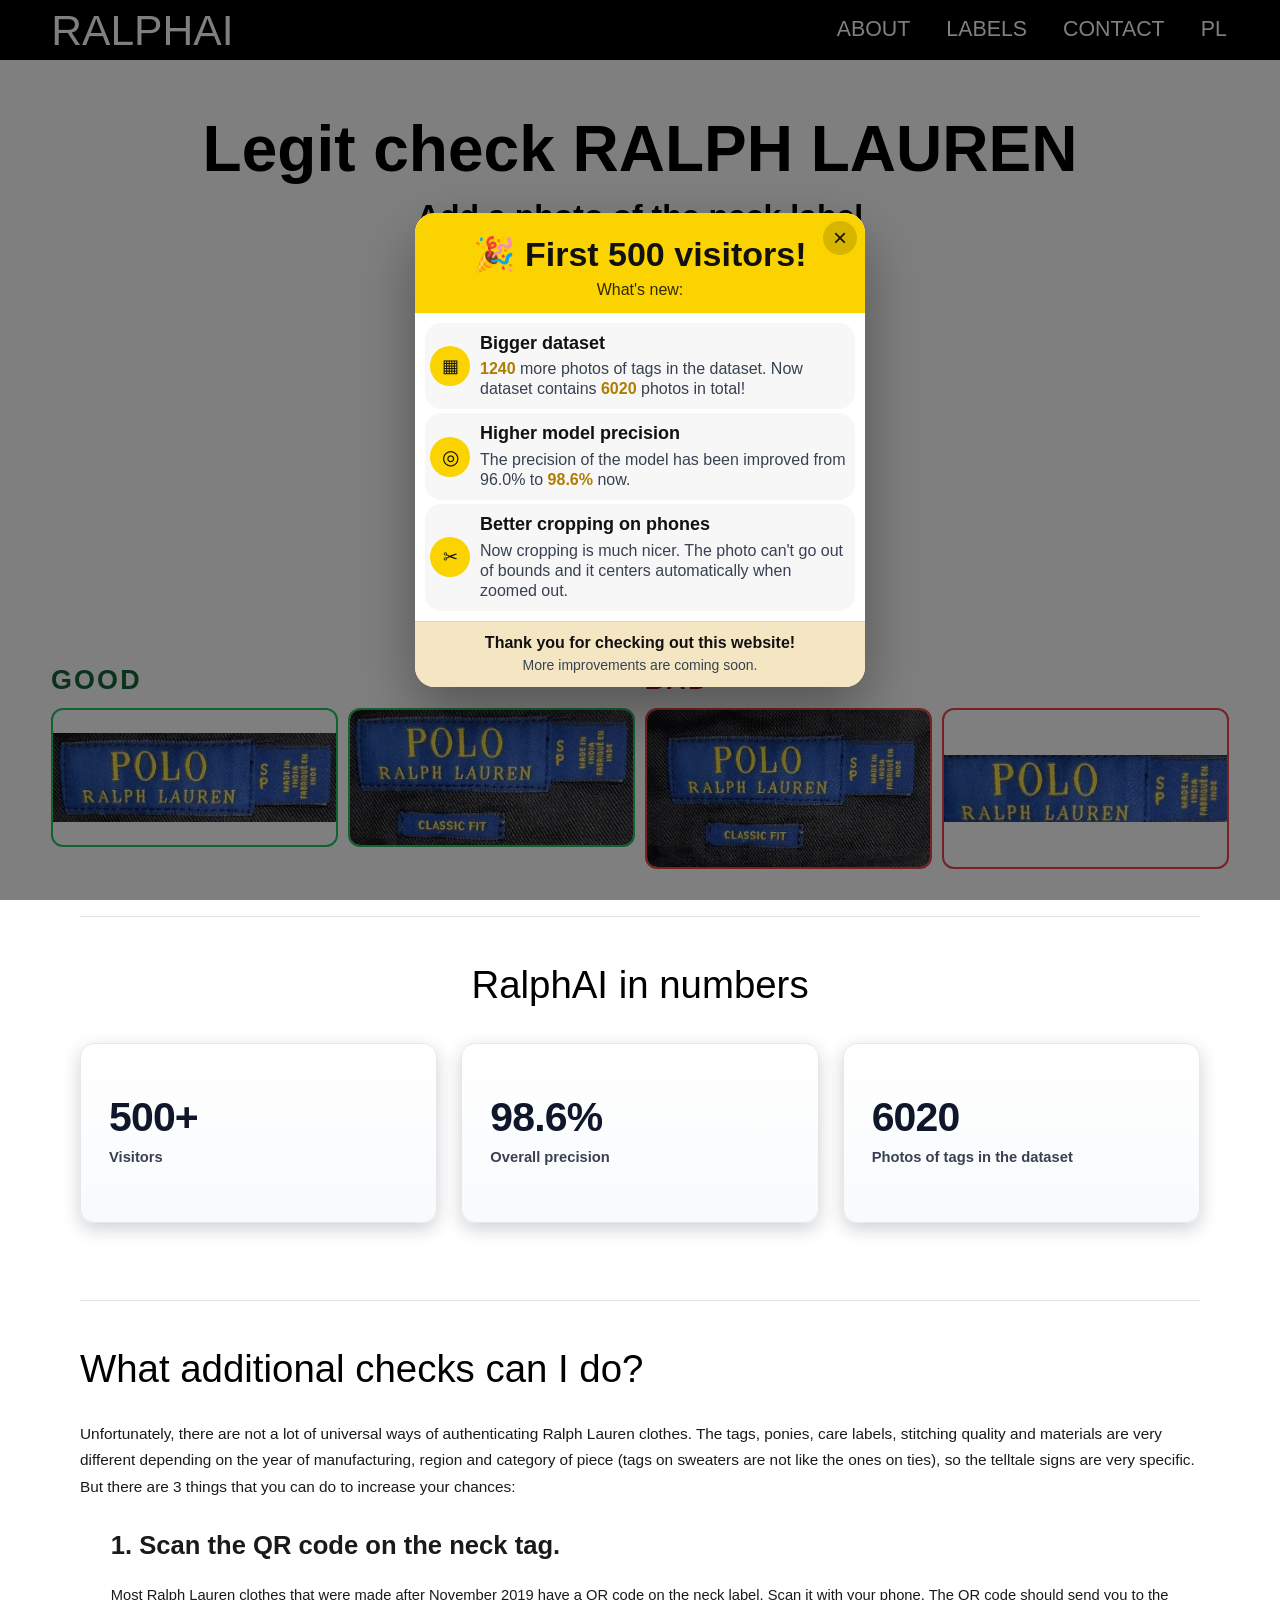
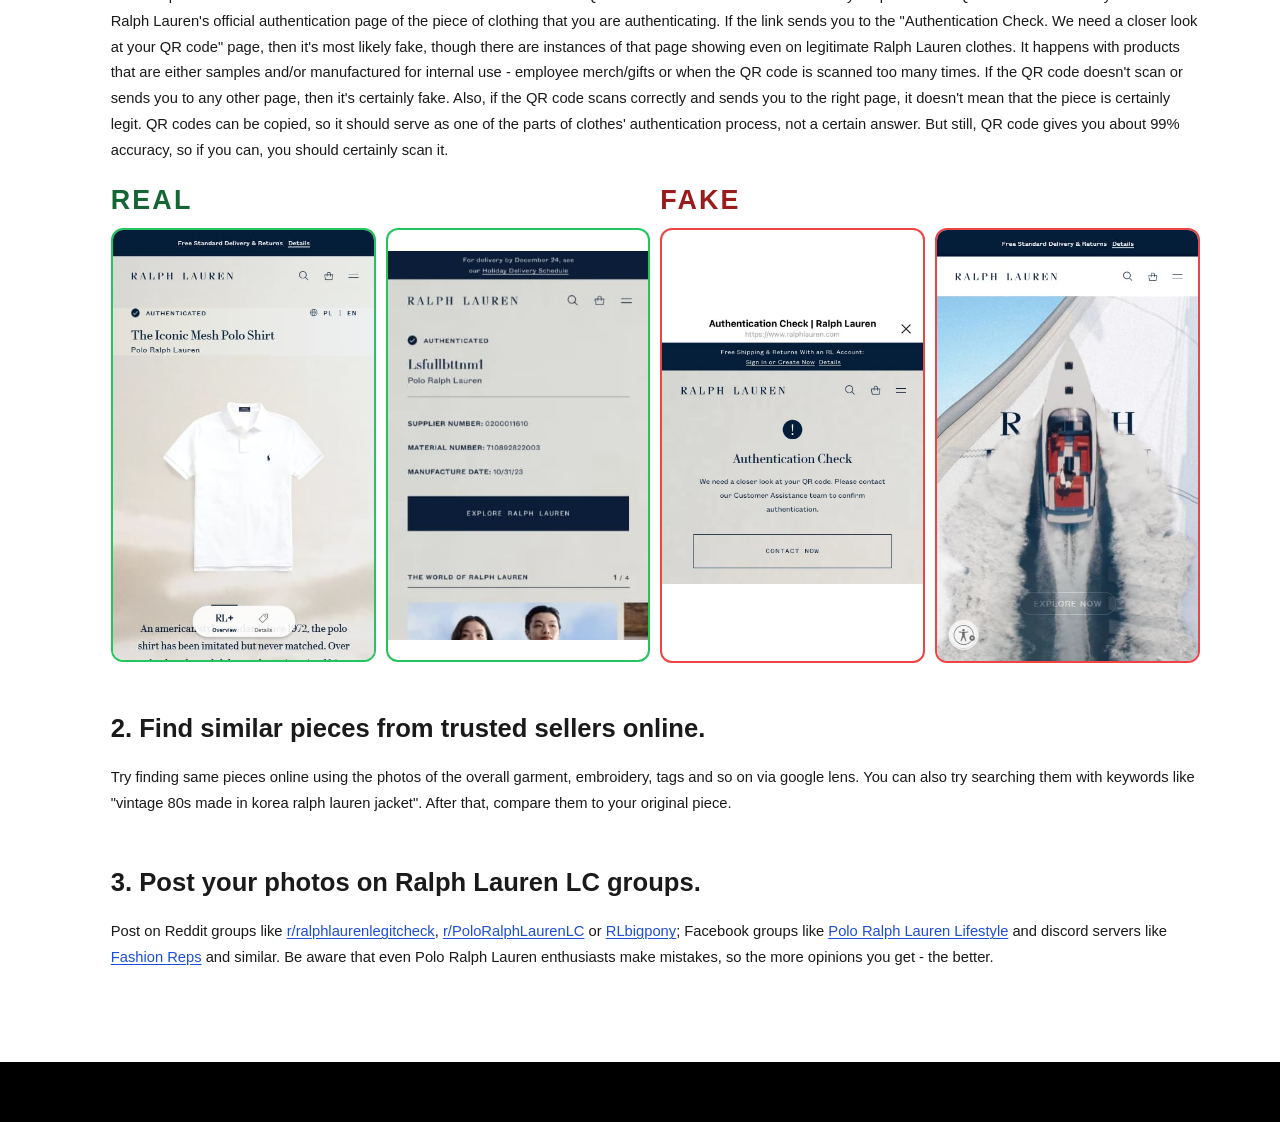
==== commit 03f7084a: "added a credability section" ====
--- a/index.html
+++ b/index.html
@@ -136,6 +136,24 @@
       </div>
     </section>
 
+    <section class="home-credibility-section" aria-labelledby="homeCredibilityHeading">
+      <h2 class="section-heading home-credibility-heading" id="homeCredibilityHeading" data-i18n="homeCredibilityHeading">RalphAI in numbers</h2>
+      <div class="home-metrics-grid" role="list" aria-label="RalphAI credibility metrics">
+        <article class="about-metric-card" role="listitem">
+          <p class="about-metric-value" data-metric-key="visitors">500+</p>
+          <p class="about-metric-label" data-i18n="homeMetricVisitors">Visitors</p>
+        </article>
+        <article class="about-metric-card" role="listitem">
+          <p class="about-metric-value" data-metric-key="overallPrecision">98.6%</p>
+          <p class="about-metric-label" data-i18n="homeMetricPrecision">Overall precision</p>
+        </article>
+        <article class="about-metric-card" role="listitem">
+          <p class="about-metric-value" data-metric-key="datasetPhotos">6020</p>
+          <p class="about-metric-label" data-i18n="homeMetricDatasetPhotos">Photos of tags in the dataset</p>
+        </article>
+      </div>
+    </section>
+
     <section class="extra-checks-section" aria-labelledby="extraChecksHeading">
       <h2 class="section-heading extra-checks-heading" id="extraChecksHeading" data-i18n="extraChecksHeading">What
         additional checks can I do?</h2>
@@ -300,6 +318,7 @@
   </footer>
 
   <script src="https://cdnjs.cloudflare.com/ajax/libs/cropperjs/1.6.2/cropper.min.js"></script>
+  <script src="metrics.js"></script>
   <script src="app.js"></script>
 </body>
 
--- a/styles.css
+++ b/styles.css
@@ -144,10 +144,6 @@
 
 .note a {
   text-decoration: none;
-}
-
-.note-bold {
-  font-weight: 600;
 }
 
 /* ===== CHOOSE BUTTON ===== */
@@ -239,13 +235,6 @@
 }
 
 /* ===== CROPPING VIDEO ===== */
-.cropping-video {
-  width: 100%;
-  max-width: 360px;
-  display: block;
-  border-radius: 8px;
-}
-
 .how-to-image-groups,
 .qr-check-image-groups {
   width: 100%;
@@ -326,7 +315,7 @@
   display: flex;
   flex-direction: column;
   gap: clamp(20px, 2.4vw, 34px);
-  padding: clamp(20px, 2.6vw, 34px) 0 clamp(24px, 4vw, 40px);
+  padding: clamp(28px, 3.6vw, 48px) 0 clamp(24px, 4vw, 40px);
   margin-top: clamp(-56px, -5vw, -24px);
   border-top: 1px solid rgba(0, 0, 0, 0.12);
 }
@@ -403,15 +392,30 @@
   border-color: #ef4444;
 }
 
-/* ===== PREVIEW IMAGE ===== */
-.preview-img {
-  width: clamp(200px, 28vw, 440px);
-  max-width: 100%;
-  height: auto;
-  aspect-ratio: 2 / 1;
-  object-fit: cover;
-  border-radius: 10px;
-  cursor: pointer;
+/* ===== HOME CREDIBILITY SECTION ===== */
+.home-credibility-section {
+  width: min(1120px, 100%);
+  border-top: 1px solid rgba(0, 0, 0, 0.12);
+    display: flex;
+    flex-direction: column;
+    gap: clamp(24px, 2.8vw, 40px);
+    padding: clamp(28px, 3.6vw, 48px) 0px clamp(30px, 5vw, 56px);
+    margin-top: clamp(-56px, -5vw, -24px);
+
+}
+
+.home-credibility-heading {
+  text-align: center;
+}
+
+.home-metrics-grid {
+  display: grid;
+  grid-template-columns: repeat(3, minmax(0, 1fr));
+  gap: clamp(14px, 2vw, 24px);
+}
+
+.home-metrics-grid .about-metric-card {
+  min-height: 180px;
 }
 
 /* ===== PREVIEW GRID ===== */
@@ -561,13 +565,6 @@
 
 .result-chip--unknown .result-chip-verdict {
   color: #854d0e;
-}
-
-.result-chip-pct {
-  font-family: 'Inter', sans-serif;
-  font-size: 13px;
-  font-weight: 400;
-  color: #555;
 }
 
 /* ===== UNCERTAINTY MESSAGE ===== */
@@ -704,217 +701,6 @@
   text-align: center;
 }
 
-/* ===== RESULT CARD ===== */
-.result-card {
-  width: clamp(280px, 40vw, 560px);
-  max-width: 100%;
-  background-color: #fff;
-  border-radius: 16px;
-  box-shadow: 0 8px 40px rgba(0, 0, 0, 0.13);
-  overflow: hidden;
-}
-
-.result-header {
-  background: linear-gradient(135deg, #130023 0%, 20%, #6600aa 40%, #6600aa 60%, 80%, #130023 100%);
-  background-size: 150% 150%;
-  color: #fff;
-  padding: 14px 24px;
-  font-family: 'Inter', sans-serif;
-  font-size: 12px;
-  font-weight: 700;
-  letter-spacing: 0.12em;
-  text-transform: uppercase;
-}
-
-.result-body {
-  padding: 24px;
-  display: flex;
-  flex-direction: column;
-  gap: 20px;
-}
-
-.result-divider {
-  height: 1px;
-  background-color: #f0f0f0;
-  margin: 4px 0;
-}
-
-.result-img-label {
-  font-size: 12px;
-  font-weight: 700;
-  letter-spacing: 0.12em;
-  text-transform: uppercase;
-  color: #aaa;
-  text-align: center;
-  padding-top: 4px;
-}
-
-.result-verdict {
-  display: flex;
-  flex-direction: column;
-  align-items: center;
-  gap: 10px;
-  padding: 24px 20px;
-  border-radius: 12px;
-  background-color: #f7f7f7;
-}
-
-.result-verdict--authentic {
-  background-color: #f0fdf4;
-}
-
-.result-verdict--fake {
-  background-color: #fff1f1;
-}
-
-.result-verdict--unknown {
-  background-color: #fefce8;
-}
-
-.result-verdict-label {
-  font-size: 14px;
-  font-weight: 700;
-  letter-spacing: 0.12em;
-  text-transform: uppercase;
-  color: #aaa;
-}
-
-.result-verdict-class {
-  font-family: 'Inter', sans-serif;
-  font-size: clamp(26px, 3.5vw, 40px);
-  font-weight: 800;
-  color: #111;
-  text-transform: capitalize;
-  line-height: 1;
-}
-
-.badge {
-  display: inline-flex;
-  align-items: center;
-  justify-content: center;
-  padding: 5px 16px;
-  border-radius: 100px;
-  font-family: 'Inter', sans-serif;
-  font-size: 12px;
-  font-weight: 700;
-  letter-spacing: 0.08em;
-  text-transform: uppercase;
-  white-space: nowrap;
-}
-
-.badge.authentic {
-  background-color: #dcfce7;
-  color: #166534;
-}
-
-.badge.fake {
-  background-color: #fee2e2;
-  color: #991b1b;
-}
-
-.badge.unknown {
-  background-color: #fef9c3;
-  color: #854d0e;
-}
-
-.result-class {
-  font-family: 'Inter', sans-serif;
-  font-size: 18px;
-  font-weight: 700;
-  color: #222;
-}
-
-.confidence-row {
-  display: flex;
-  align-items: center;
-  gap: 12px;
-}
-
-.confidence-label {
-  font-size: 12px;
-  font-weight: 600;
-  color: #888;
-  min-width: 60px;
-}
-
-.confidence-bar-wrap {
-  flex: 1;
-  height: 10px;
-  background-color: #ede9f4;
-  border-radius: 100px;
-  overflow: hidden;
-}
-
-.confidence-bar {
-  height: 100%;
-  border-radius: 100px;
-  background: linear-gradient(90deg, #340058, #8800dd);
-  transition: width 0.6s cubic-bezier(0.4, 0, 0.2, 1);
-}
-
-.confidence-pct {
-  font-size: 14px;
-  font-weight: 700;
-  color: #111;
-  min-width: 40px;
-  text-align: right;
-}
-
-.top-predictions {
-  border-top: 1px solid #f0f0f0;
-  padding-top: 16px;
-  display: flex;
-  flex-direction: column;
-  gap: 10px;
-}
-
-.top-predictions-label {
-  font-size: 14px;
-  font-weight: 700;
-  letter-spacing: 0.1em;
-  text-transform: uppercase;
-  color: #bbb;
-  margin-bottom: 2px;
-}
-
-.pred-row {
-  display: flex;
-  align-items: center;
-  gap: 10px;
-}
-
-.pred-name {
-  font-size: 14px;
-  font-weight: 500;
-  color: #444;
-  min-width: 100px;
-  white-space: nowrap;
-  overflow: hidden;
-  text-overflow: ellipsis;
-}
-
-.pred-bar-wrap {
-  flex: 1;
-  height: 6px;
-  background-color: #ede9f4;
-  border-radius: 100px;
-  overflow: hidden;
-}
-
-.pred-bar {
-  height: 100%;
-  border-radius: 100px;
-  background-color: #b48dd4;
-}
-
-.pred-pct {
-  font-size: 14px;
-  font-weight: 600;
-  color: #888;
-  min-width: 34px;
-  text-align: right;
-}
-
 /* ===== FOOTER ===== */
 .site-footer {
   background-color: #000;
@@ -1090,15 +876,6 @@
   color: #af7d00;
 }
 
-.update-note-muted {
-  display: block;
-  margin-top: 6px;
-  color: #6b7280;
-  font-size: clamp(12px, 0.95vw, 14px);
-  line-height: 1.45;
-  font-weight: 400;
-}
-
 .update-modal-footer {
   background-color: #f5e6c3;
   border-top: 1px solid #e6d4a8;
@@ -1196,12 +973,6 @@
   .update-feature-text p {
     margin-top: 6px;
     line-height: 1.25;
-  }
-
-  .update-note-muted {
-    margin-top: 4px;
-    font-size: clamp(12px, 0.85vw, 14px);
-    line-height: 1.3;
   }
 }
 
@@ -1385,6 +1156,15 @@
 /* ===== RESPONSIVE BREAKPOINTS ===== */
 @media (max-width: 768px) {
 
+  .home-metrics-grid {
+    gap: 10px;
+  }
+
+  .home-metrics-grid .about-metric-card {
+    min-height: 120px;
+    padding: 14px;
+  }
+
   .extra-checks-section {
     padding-left: 0;
     padding-right: 0;
@@ -1405,14 +1185,6 @@
   }
 
 
-  .result-chip-pct {
-    font-family: 'Inter', sans-serif;
-    font-size: 12px;
-    font-weight: 400;
-    color: #555;
-  }
-
-
   /* Wider buttons on tablets */
   .choose-btn,
   .btn-analyze {
@@ -1436,6 +1208,11 @@
 }
 
 @media (max-width: 480px) {
+
+  .home-metrics-grid {
+    grid-template-columns: 1fr;
+    gap: 8px;
+  }
 
   .how-to-grid,
   .qr-check-grid {
@@ -1596,12 +1373,6 @@
   .update-feature-text p {
     margin-top: 8px;
     font-size: 14px;
-  }
-
-  .update-note-muted {
-    margin-top: 5px;
-    font-size: 12px;
-    line-height: 1.25;
   }
 
   .update-footer-title {
@@ -1726,19 +1497,6 @@
   object-position: center;
 }
 
-.label-card-caption {
-  color: #4b5563;
-  font-size: clamp(12px, 0.95vw, 14px);
-  line-height: 1.35;
-  overflow-wrap: anywhere;
-}
-
-.label-card--upcoming .label-card-media {
-  border-style: dashed;
-  border-color: #c7ccd4;
-  background: linear-gradient(135deg, #f7f7f7, #efefef);
-}
-
 @media (max-width: 600px) {
   .main-content--labels {
     padding-left: 10px;
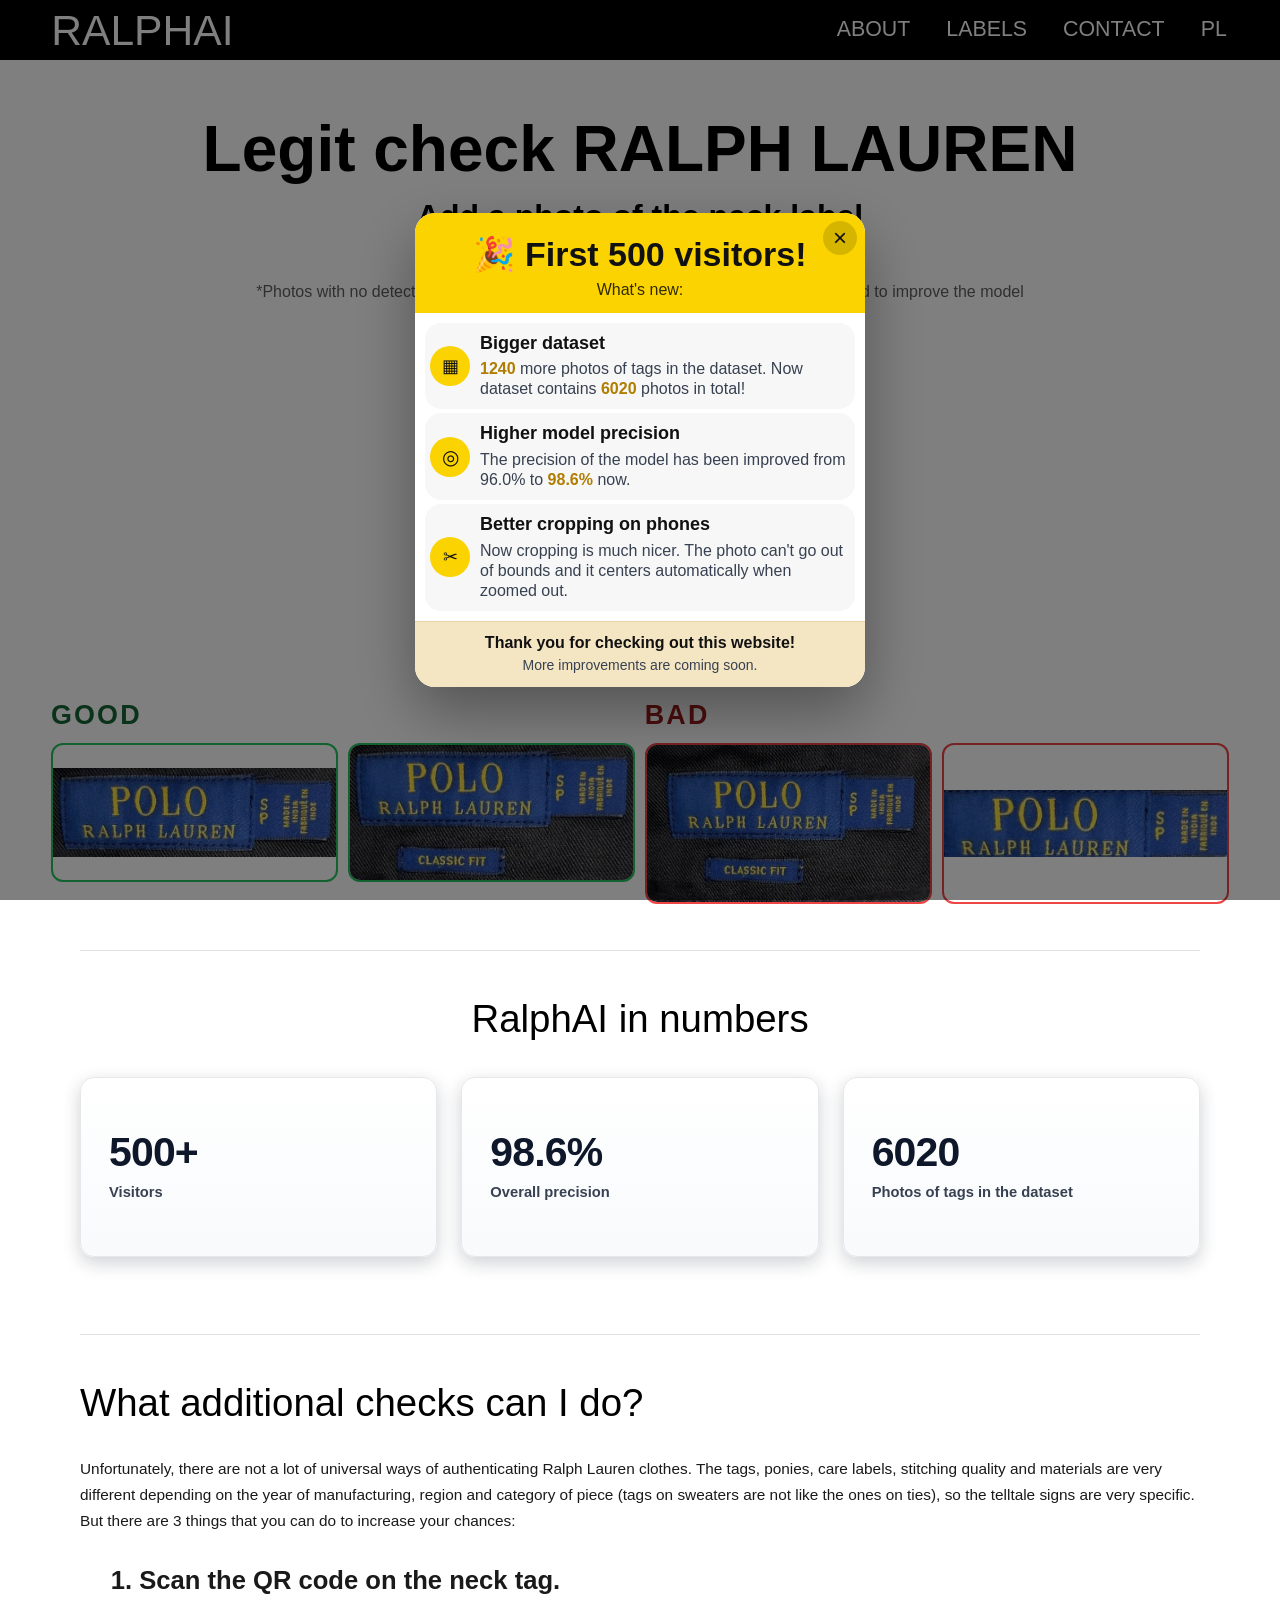
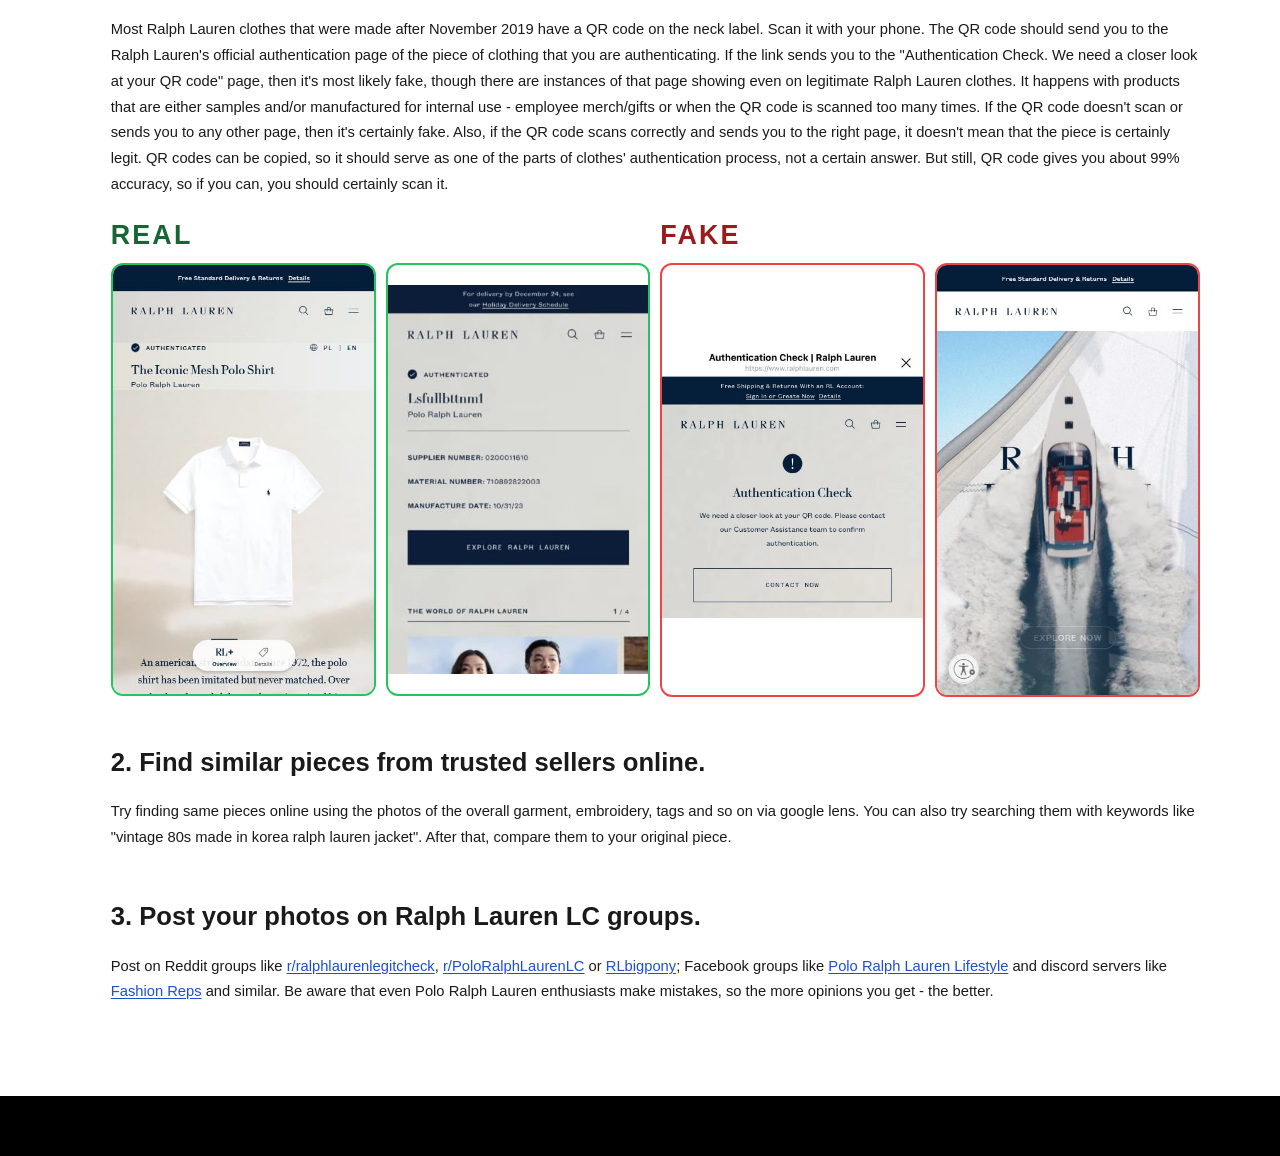
==== commit 0aae9131: "in-browser label auto-detect, fake/real-only results at 0.7 threshold, fail harvest to R2, cached Sp" ====
--- a/index.html
+++ b/index.html
@@ -71,6 +71,9 @@
       <p class="note">
         <span data-i18n="supportedLabelsNote">*Wspierane tylko metki Polo Ralph Lauren</span>
       </p>
+      <p class="note collect-note">
+        <span data-i18n="collectNote">*Zdjęcia bez wykrytej metki i wyniki o niskiej pewności mogą być anonimowo zapisywane, aby ulepszać model</span>
+      </p>
 
       <input type="file" id="fileInput" accept="image/*" multiple hidden />
 
@@ -318,6 +321,7 @@
   </footer>
 
   <script src="https://cdnjs.cloudflare.com/ajax/libs/cropperjs/1.6.2/cropper.min.js"></script>
+  <script src="detect.js"></script>
   <script src="metrics.js"></script>
   <script src="app.js"></script>
 </body>
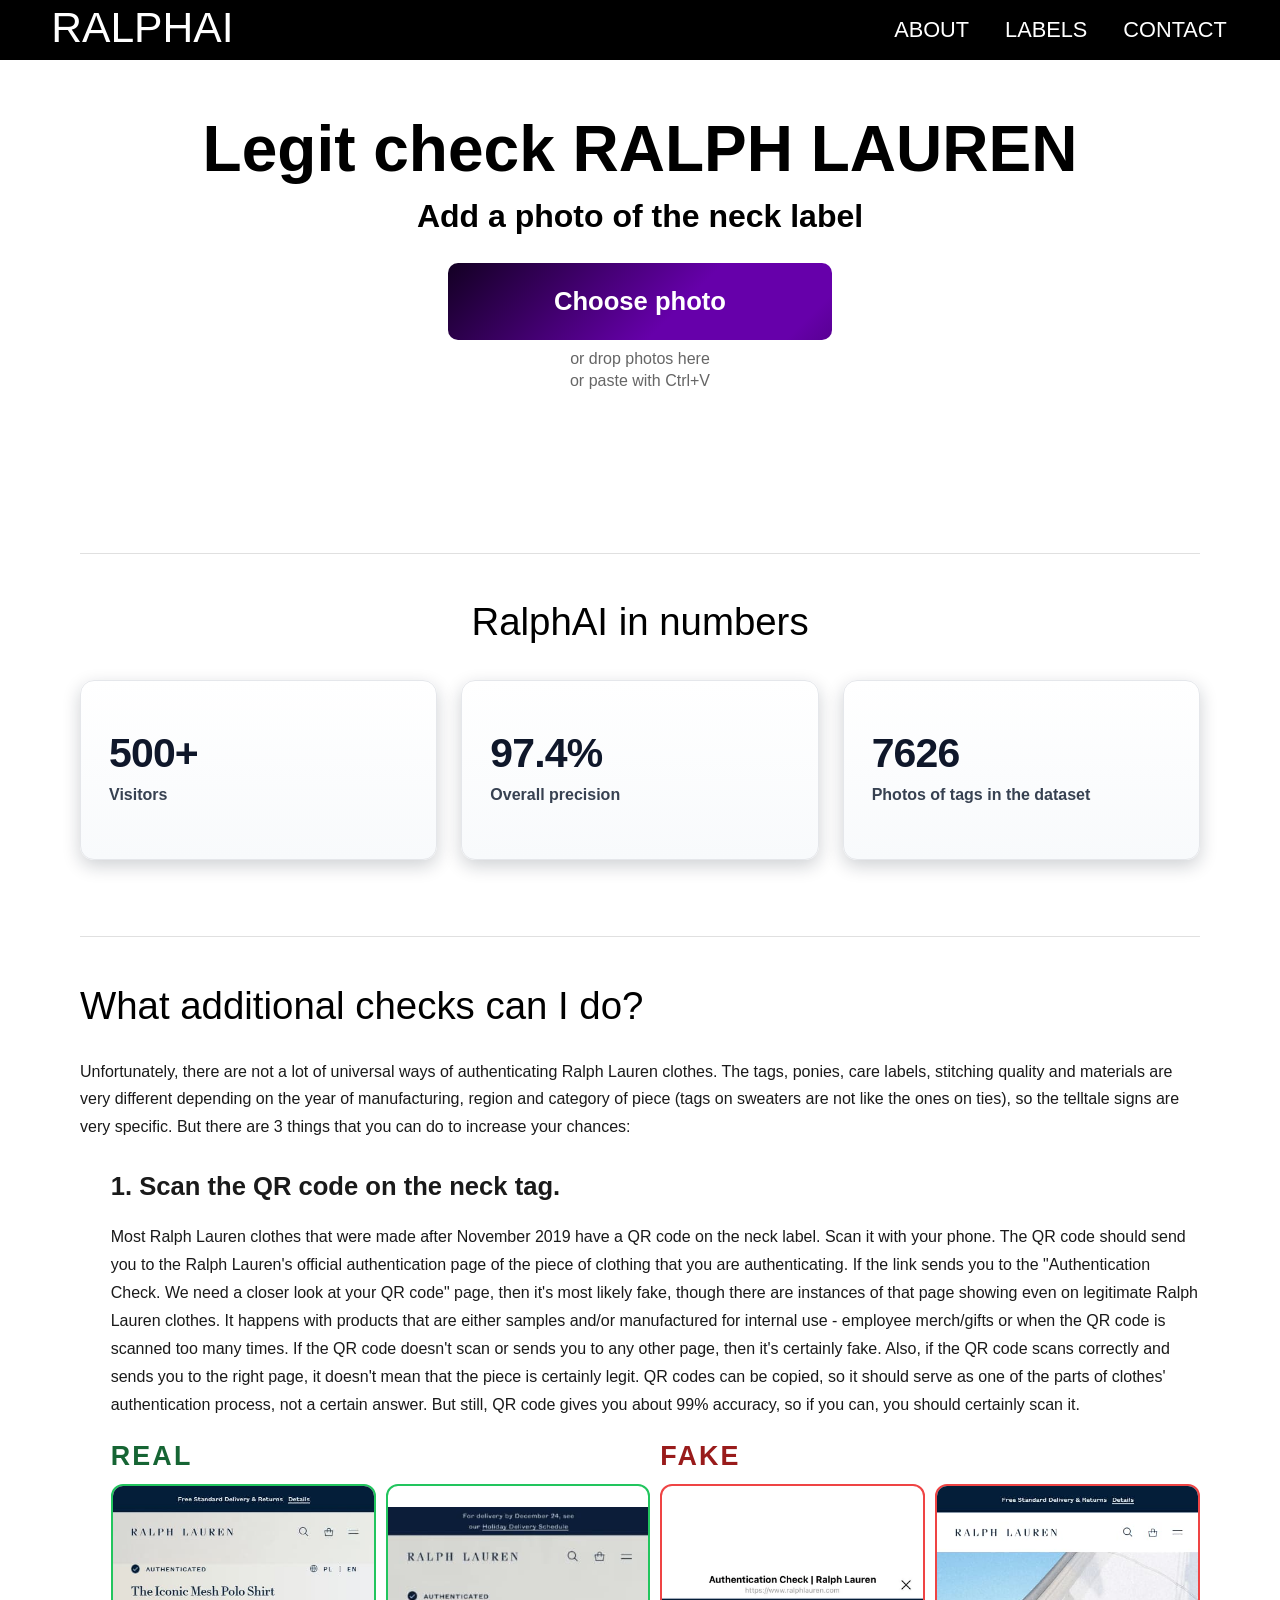
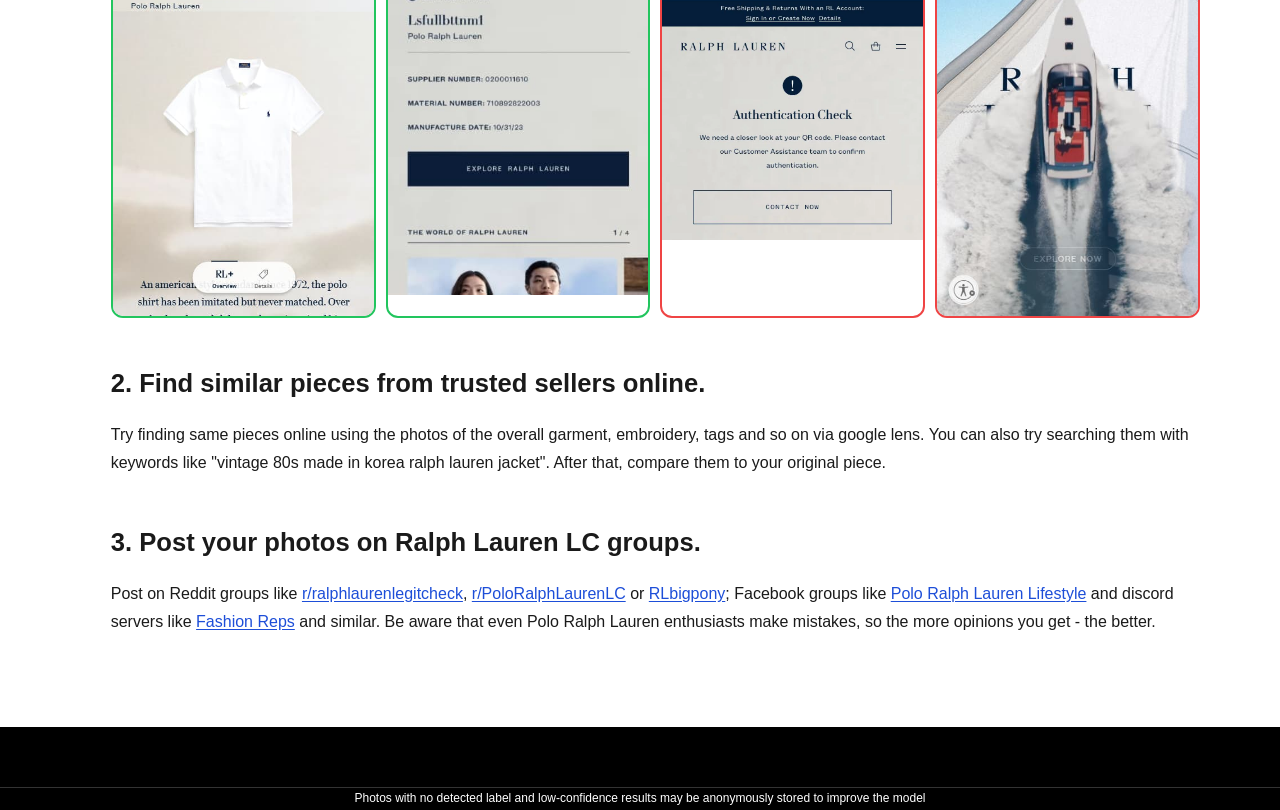
==== commit d09291c7: "Server-side detection+classification, single-image flow, cron keep-warm, rate limits, cleanup" ====
--- a/index.html
+++ b/index.html
@@ -58,7 +58,6 @@
       <a href="about.html" class="nav-about" data-i18n="navAbout">ABOUT</a>
       <a href="labels.html" class="nav-labels" data-i18n="navLabels">LABELS</a>
       <a href="mailto:contact@ralphai.tech" class="nav-kontakt" data-i18n="navContact" id="navContactLink">KONTAKT</a>
-      <button id="langToggle" class="nav-lang-toggle"></button>
     </nav>
   </header>
 
@@ -68,18 +67,9 @@
     <section class="upload-section">
       <h1 class="title">Legit check RALPH LAUREN</h1>
       <p class="subtitle" data-i18n="subtitle">Dodaj zdjęcie górnej metki</p>
-      <p class="note">
-        <span data-i18n="supportedLabelsNote">*Wspierane tylko metki Polo Ralph Lauren</span>
-      </p>
-      <p class="note collect-note">
-        <span data-i18n="collectNote">*Zdjęcia bez wykrytej metki i wyniki o niskiej pewności mogą być anonimowo zapisywane, aby ulepszać model</span>
-      </p>
-
-      <input type="file" id="fileInput" accept="image/*" multiple hidden />
-
-      <div class="preview-clearAll-container" id="previewClearAllContainer" hidden>
-        <button id="previewClearAll" class="preview-clearAll" data-i18n="clearAll">Wyczyść wszystko</button>
-      </div>
+
+      <input type="file" id="fileInput" accept="image/*" hidden />
+
       <div id="previewGrid" class="preview-grid" hidden></div>
 
       <div id="resultRow" class="result-row" hidden></div>
@@ -101,42 +91,7 @@
           href="https://www.reddit.com/r/ralphlaurenlegitcheck/" target="_blank">r/ralphlaurenlegitcheck</a>
       </div>
 
-      <button id="btnAnalyze" class="btn-analyze" hidden><span>Sprawdź metkę</span></button>
       <div id="errorMsg" class="error-msg" hidden></div>
-    </section>
-
-    <!-- How-to section -->
-    <section class="how-to-section">
-      <h2 class="section-heading" data-i18n="howTo">Jak kadrować zdjęcia?</h2>
-      <div class="how-to-image-groups">
-        <section class="how-to-image-group" aria-label="Good crop examples">
-          <span class="how-to-group-label how-to-group-label--good" data-i18n="howToGoodLabel">DOBRZE</span>
-          <div class="how-to-grid" role="list" aria-label="Good crop examples">
-            <figure class="how-to-card how-to-card--good" role="listitem">
-              <img src="how-to-crop-images/good/js-l160010-ezgif.com-rotate.jpg" alt="Good crop example 1"
-                loading="lazy" decoding="async" width="631" height="199" />
-            </figure>
-            <figure class="how-to-card how-to-card--good" role="listitem">
-              <img src="how-to-crop-images/good/js-l160010-ezgif.com-rotate_1.jpg" alt="Good crop example 2"
-                loading="lazy" decoding="async" width="631" height="302" />
-            </figure>
-          </div>
-        </section>
-
-        <section class="how-to-image-group" aria-label="Bad crop examples">
-          <span class="how-to-group-label how-to-group-label--bad" data-i18n="howToBadLabel">ŹLE</span>
-          <div class="how-to-grid" role="list" aria-label="Bad crop examples">
-            <figure class="how-to-card how-to-card--bad" role="listitem">
-              <img src="how-to-crop-images/bad/js-l160010-ezgif.com-rotate_2.jpg" alt="Bad crop example 1"
-                loading="lazy" decoding="async" width="693" height="385" />
-            </figure>
-            <figure class="how-to-card how-to-card--bad" role="listitem">
-              <img src="how-to-crop-images/bad/js-l160010-ezgif.com-rotate_3.jpg" alt="Bad crop example 2"
-                loading="lazy" decoding="async" width="577" height="135" />
-            </figure>
-          </div>
-        </section>
-      </div>
     </section>
 
     <section class="home-credibility-section" aria-labelledby="homeCredibilityHeading">
@@ -147,11 +102,11 @@
           <p class="about-metric-label" data-i18n="homeMetricVisitors">Visitors</p>
         </article>
         <article class="about-metric-card" role="listitem">
-          <p class="about-metric-value" data-metric-key="overallPrecision">98.6%</p>
+          <p class="about-metric-value" data-metric-key="overallPrecision">97.4%</p>
           <p class="about-metric-label" data-i18n="homeMetricPrecision">Overall precision</p>
         </article>
         <article class="about-metric-card" role="listitem">
-          <p class="about-metric-value" data-metric-key="datasetPhotos">6020</p>
+          <p class="about-metric-value" data-metric-key="datasetPhotos">7626</p>
           <p class="about-metric-label" data-i18n="homeMetricDatasetPhotos">Photos of tags in the dataset</p>
         </article>
       </div>
@@ -170,7 +125,7 @@
       <ol class="extra-checks-list">
         <li class="extra-checks-item">
           <h3 class="extra-checks-item-title" data-i18n="extraChecksPoint1Title">Scan the QR code on the neck tag.</h3>
-          <p data-i18n="extraChecksPoint1Body">
+          <p data-i18n="extraChecksPoint1Body" id="qrCheckPoint1Body">
             Most Ralph Lauren clothes that were made after November 2019 have a QR code on the neck label. Scan it
             with your phone. The QR code should send you to the Ralph Lauren's official authentication page of the
             piece of clothing that you are authenticating. If the link sends you to the "Authentication Check. We need
@@ -264,52 +219,6 @@
     </div>
   </div>
 
-  <!-- Update popup modal -->
-  <div class="update-modal-overlay" id="updateModalOverlay" hidden>
-    <div class="update-modal" role="dialog" aria-modal="true" aria-labelledby="updateModalTitle">
-      <button class="update-modal-close" id="updateModalClose" aria-label="Close update popup">&times;</button>
-
-      <div class="update-modal-header">
-        <h2 class="update-modal-title" id="updateModalTitle" data-i18n="updateModalTitle">🎉 First 500 visitors!</h2>
-        <p class="update-modal-subtitle" data-i18n="updateModalSubtitle">What's new:</p>
-      </div>
-
-      <div class="update-modal-content">
-        <article class="update-feature-card">
-          <div class="update-feature-icon" aria-hidden="true">&#9638;</div>
-          <div class="update-feature-text">
-            <h3 data-i18n="updateFeatureDatasetTitle">Bigger dataset</h3>
-            <p data-i18n-html="updateFeatureDatasetBody"><strong>1240</strong> more photos of tags in the dataset.
-              Dataset now contains <strong>6020</strong> photos in total!</p>
-          </div>
-        </article>
-
-        <article class="update-feature-card">
-          <div class="update-feature-icon update-feature-icon--precision" aria-hidden="true">&#9678;</div>
-          <div class="update-feature-text">
-            <h3 data-i18n="updateFeatureAccuracyTitle">Higher model precision</h3>
-            <p data-i18n-html="updateFeatureAccuracyBody">The precision of the model has been improved from 96.0% to
-              <strong>98.6%</strong> now.</p>
-          </div>
-        </article>
-
-        <article class="update-feature-card">
-          <div class="update-feature-icon" aria-hidden="true">&#9986;</div>
-          <div class="update-feature-text">
-            <h3 data-i18n="updateFeatureCropTitle">Better cropping on phones</h3>
-            <p data-i18n="updateFeatureCropBody">Now cropping is much nicer. The photo can't go out of bounds and it
-              centers automatically when zoomed out.</p>
-          </div>
-        </article>
-      </div>
-
-      <div class="update-modal-footer">
-        <p class="update-footer-title" data-i18n="updateFooterTitle">Thank you for checking out this website!</p>
-        <p class="update-footer-subtitle" data-i18n="updateFooterSubtitle">More improvements are coming soon.</p>
-      </div>
-    </div>
-  </div>
-
   <footer class="site-footer">
     <p class="footer-author"><span data-i18n="footerCreatedBy">Stworzone przez</span> <strong>Ivan Prokopenko</strong>
     </p>
@@ -319,9 +228,9 @@
       rel="noopener">reddit</a>
     <a href="https://github.com/IvanProkopenko7/ralphai" class="footer-github" target="_blank" rel="noopener">github</a>
   </footer>
-
-  <script src="https://cdnjs.cloudflare.com/ajax/libs/cropperjs/1.6.2/cropper.min.js"></script>
-  <script src="detect.js"></script>
+  <div class="footer-collect-bar"><span data-i18n="collectNote">Zdjęcia bez wykrytej metki i wyniki o niskiej pewności mogą być anonimowo zapisywane, aby ulepszać model</span></div>
+
+  <script defer src="https://cdnjs.cloudflare.com/ajax/libs/cropperjs/1.6.2/cropper.min.js"></script>
   <script src="metrics.js"></script>
   <script src="app.js"></script>
 </body>
--- a/styles.css
+++ b/styles.css
@@ -38,6 +38,10 @@
   color: #fff;
   text-decoration: none;
   text-wrap: nowrap;
+  line-height: 1;
+  display: inline-flex;
+  align-items: center;
+  transform: translateY(-0.08em);
 }
 
 .nav-links {
@@ -48,10 +52,9 @@
 
 .nav-labels,
 .nav-about,
-.nav-kontakt,
-.nav-lang-toggle {
+.nav-kontakt {
   font-weight: 400;
-  font-size: clamp(14px, 1.67vw, 32px);
+  font-size: clamp(16px, 1.7vw, 32px);
   color: #fff;
   white-space: nowrap;
   text-decoration: none;
@@ -63,29 +66,12 @@
 .nav-labels,
 .nav-about,
 .nav-kontakt,
-.nav-lang-toggle,
 .choose-btn,
-.btn-analyze,
 .btn-crop-cancel,
 .btn-crop-confirm,
 .preview-thumb-remove,
 .preview-thumb-add {
   touch-action: manipulation;
-}
-
-.nav-lang-toggle {
-
-background-color: black;
-
-	border: none;
-	padding: 2px;
-  font: inherit;
-  font-size: clamp(14px, 1.67vw, 32px);
-  font-weight: 400;
-  line-height: 1;
-	cursor: pointer;
-	outline: inherit;
-
 }
 
 .nav-labels--active {
@@ -206,27 +192,6 @@
   text-align: center;
 }
 
-/* ===== HOW-TO SECTION ===== */
-.how-to-section {
-  display: flex;
-  flex-direction: column;
-  align-items: center;
-  gap: clamp(14px, 2vw, 32px);
-  width: 100%;
-  padding-bottom: clamp(12px, 2vw, 50px);
-  padding-top: clamp(36px, 6vw, 60px);
-  content-visibility: auto;
-}
-
-.how-to-section::before {
-  content: '';
-  display: block;
-  width: 50%;
-  max-width: 320px;
-  height: 1px;
-  background: linear-gradient(to right, transparent, rgba(0, 0, 0, 0.25) 25%, rgba(0, 0, 0, 0.25) 75%, transparent);
-}
-
 .section-heading {
   font-weight: 450;
   font-size: clamp(22px, 3vw, 48px);
@@ -325,7 +290,7 @@
 }
 
 .extra-checks-intro {
-  font-size: clamp(14px, 1.2vw, 18px);
+  font-size: clamp(16px, 1.2vw, 18px);
   line-height: 1.7;
   color: #1a1a1a;
 }
@@ -357,8 +322,19 @@
 }
 
 .extra-checks-item p {
-  font-size: clamp(14px, 1.15vw, 18px);
+  font-size: clamp(16px, 1.15vw, 18px);
   line-height: 1.75;
+}
+
+.qr-continue-btn {
+  background: none;
+  border: none;
+  padding: 0;
+  font: inherit;
+  color: inherit;
+  font-weight: 700;
+  text-decoration: underline;
+  cursor: pointer;
 }
 
 .extra-checks-item a {
@@ -399,8 +375,14 @@
     display: flex;
     flex-direction: column;
     gap: clamp(24px, 2.8vw, 40px);
-    padding: clamp(28px, 3.6vw, 48px) 0px clamp(30px, 5vw, 56px);
-    margin-top: clamp(-56px, -5vw, -24px);
+    padding-block: clamp(28px, 3.6vw, 48px) clamp(30px, 5vw, 56px);
+    padding-inline: 0;
+    /* Preserves the original upload -> removed spacer -> credibility gap after spacer removal.
+       Old distance = main gap + spacer padding-top + spacer padding-bottom + main gap + old negative margin.
+       New distance = main gap + this margin, so this margin absorbs the removed section's spacing on all screens. */
+    margin-top:
+      calc(clamp(36px, 6vw, 60px) /* ex-spacer top */
+        + clamp(12px, 2vw, 50px))
 
 }
 
@@ -428,59 +410,99 @@
   max-width: 100%;
 }
 
-.preview-clearAll {
-  background-color: #f44336;
-  color: #fff;
-  border: none;
-  padding: 8px 16px;
-  font-size: 14px;
-  font-weight: 600;
-  cursor: pointer;
-}
-
-.preview-clearAll-container {
-  padding: 5px 0 10px 0;
-  display: flex;
-  flex-wrap: wrap;
-  justify-content: flex-end;
-  width: clamp(200px, 80vw, 920px);
-  max-width: 100%;
-}
-
 .preview-card {
+  position: relative;
   display: flex;
   flex-direction: column;
   flex-shrink: 0;
+  margin-top: 10px;
 }
 
 .preview-thumb {
   position: relative;
-  width: 220px;
-  height: 110px;
-  border-radius: 10px 10px 0 0;
+  width: 320px;
+  height: 320px;
   overflow: hidden;
   flex-shrink: 0;
+  background-color: #eceff3;
+}
+
+.preview-thumb--authentic {
+  background-color: #dcfce7;
+}
+
+.preview-thumb--fake {
+  background-color: #fee2e2;
 }
 
 .preview-thumb img {
   width: 100%;
   height: 100%;
-  object-fit: cover;
+  object-fit: contain;
+  background-color: transparent;
   display: block;
+}
+
+.preview-thumb--real {
+  background-color: #ccffdd;
+}
+
+.preview-thumb--fake {
+  background-color: #ffcece;
+}
+
+.preview-thumb--unknown {
+  background-color: #fef9c3;
+}
+
+.preview-manual-crop {
+  margin-top: 8px;
+  padding: 8px 16px;
+  font-size: 16px;
+  font-weight: 600;
+  cursor: pointer;
+  border: 2px solid #bfc1c5;
+  border-radius: 999px;
+  background: transparent;
+  color: #111;
+}
+
+.preview-thumb--pending {
+  background-color: #e5e7eb;
+}
+
+.preview-thumb--pending::after {
+  content: '';
+  position: absolute;
+  top: 50%;
+  left: 50%;
+  width: 40px;
+  height: 40px;
+  margin: -20px 0 0 -20px;
+  border: 4px solid #9ca3af;
+  border-top-color: #374151;
+  border-radius: 50%;
+  animation: spin 0.7s linear infinite;
+}
+
+@keyframes spin {
+  to {
+    transform: rotate(360deg);
+  }
 }
 
 .preview-thumb-remove {
   position: absolute;
   top: 4px;
   right: 4px;
-  width: 22px;
-  height: 22px;
+  width: 44px;
+  height: 44px;
   border-radius: 50%;
-  background-color: rgba(0, 0, 0, 0.6);
+  background-color: rgba(0, 0, 0, 0.8);
   color: #fff;
   border: none;
   cursor: pointer;
-  font-size: 12px;
+  font-size: 24px;
   display: flex;
   align-items: center;
   justify-content: center;
@@ -492,8 +514,8 @@
 }
 
 .preview-thumb-add {
-  width: 220px;
-  height: 110px;
+  width: 320px;
+  height: 320px;
   border-radius: 10px;
   border: 2px dashed #ccc;
   background-color: #fafafa;
@@ -522,24 +544,25 @@
 }
 
 .result-chip {
-  width: 220px;
-  border-radius: 0 0 10px 10px;
+  position: relative;
   display: flex;
   flex-direction: column;
   align-items: center;
   justify-content: center;
-  padding: 10px 14px 12px;
+  padding: 4px 20px;
+  padding-top: 6px;
   flex-shrink: 0;
+  border-radius: 999px 999px 0 0;
   box-sizing: border-box;
   gap: 2px;
 }
 
 .result-chip--authentic {
-  background-color: #dcfce7;
+  background-color: #ccffdd;
 }
 
 .result-chip--fake {
-  background-color: #fee2e2;
+  background-color: #ffcece;
 }
 
 .result-chip--unknown {
@@ -574,8 +597,6 @@
   border: 1px solid #fae482;
   width: clamp(300px, 42vw, 660px);
   max-width: 95%;
-  margin-top: 20px;
-  margin-bottom: -10px;
   border-radius: 8px;
   font-family: 'Inter', sans-serif;
   font-size: clamp(14px, 1.4vw, 15px);
@@ -594,98 +615,6 @@
 
 .uncertainty-msg a:hover {
   text-decoration: none;
-}
-
-/* ===== ANALYZE BUTTON ===== */
-.btn-analyze {
-  margin-top: 28px;
-  background: linear-gradient(135deg, #130023 0%, 20%, #6600aa 40%, #6600aa 60%, 80%, #130023 100%);
-  background-size: 150% 150%;
-  position: relative;
-  overflow: hidden;
-  height: clamp(54px, 6vw, 100px);
-  width: clamp(200px, 28vw, 440px);
-  max-width: 100%;
-  border-radius: 10px;
-  cursor: pointer;
-  border: none;
-  display: flex;
-  align-items: center;
-  justify-content: center;
-  font-family: 'Inter', sans-serif;
-  font-weight: 600;
-  font-size: clamp(16px, 2vw, 32px);
-  color: #fff;
-  white-space: nowrap;
-  isolation: isolate;
-}
-
-.btn-analyze::before {
-  content: '';
-  position: absolute;
-  inset: 0;
-  z-index: 0;
-  border-radius: inherit;
-  background: linear-gradient(135deg, #130023 0%, 20%, #8800dd 40%, #8800dd 60%, 80%, #130023 100%);
-  background-size: 150% 150%;
-  opacity: 0;
-  transition: opacity 0.25s ease;
-}
-
-.btn-analyze:hover::before {
-  opacity: 1;
-}
-
-.btn-analyze span {
-  position: relative;
-  z-index: 1;
-  color: #fff;
-}
-
-.btn-analyze:disabled {
-  background-color: #aaa;
-  cursor: not-allowed;
-}
-
-.btn-analyze:disabled::before {
-  display: none;
-}
-
-.btn-analyze.loading {
-  pointer-events: none;
-}
-
-.btn-analyze.loading::after {
-  content: '';
-  display: inline-block;
-  width: 18px;
-  height: 18px;
-  border: 2px solid rgba(255, 255, 255, 0.5);
-  border-top-color: #fff;
-  border-radius: 50%;
-  animation: spin 0.7s linear infinite;
-  margin-left: 14px;
-  vertical-align: middle;
-}
-
-@keyframes spin {
-  to {
-    transform: rotate(360deg);
-  }
-}
-
-@keyframes btnGradientFlow {
-  0% {
-    background-position: 0% 0%;
-  }
-
-  50% {
-    background-position: 100% 100%;
-  }
-
-  100% {
-    background-position: 0% 0%;
-  }
 }
 
 /* ===== ERROR MESSAGE ===== */
@@ -697,7 +626,7 @@
   border-radius: 6px;
   padding: 12px 18px;
   font-family: 'Inter', sans-serif;
-  font-size: clamp(14px, 1vw, 16px);
+  font-size: clamp(16px, 1vw, 18px);
   text-align: center;
 }
 
@@ -751,6 +680,26 @@
 .footer-github:hover,
 .footer-reddit:hover {
   text-decoration: underline;
+}
+
+/* ===== FOOTER COLLECT BAR ===== */
+.footer-collect-bar {
+  width: 100%;
+  min-height: 20px;
+  background-color: black;
+  display: flex;
+  align-items: center;
+  justify-content: center;
+  text-align: center;
+  padding: 2px 12px;
+  padding-bottom: 4px;
+  border-top: 1px solid rgba(255, 255, 255, 0.2);
+}
+
+.footer-collect-bar span {
+  color: #fff;
+  font-size: 12px;
+  line-height: 16px;
 }
 
 /* ===== UPDATE MODAL ===== */
@@ -915,12 +864,8 @@
     flex: none;
   }
   .preview-thumb {
-    width: 180px;
-    height: 90px;
-  }
-
-  .result-chip {
-    width: 180px;
+    width: 320px;
+    height: 320px;
   }
 }
 
@@ -1171,7 +1116,6 @@
   }
 
   .result-chip {
-    border-radius: 0 0 5px 5px;
     padding: 5px 7px 6px;
   }
 
@@ -1186,8 +1130,7 @@
 
 
   /* Wider buttons on tablets */
-  .choose-btn,
-  .btn-analyze {
+  .choose-btn {
     width: min(70%, 300px);
   }
 
@@ -1265,8 +1208,7 @@
 
   .nav-labels,
   .nav-about,
-  .nav-kontakt,
-  .nav-lang-toggle {
+  .nav-kontakt {
     font-size: 16px;
     line-height: 1;
   }
@@ -1276,8 +1218,7 @@
   }
 
   /* Full-width buttons on phones */
-  .choose-btn,
-  .btn-analyze {
+  .choose-btn {
     width: 80%;
     height: 60px;
   }
@@ -1294,21 +1235,17 @@
     font-size: 16px;
   }
 
-  .btn-analyze {
-    margin-top: 16px;
-    font-size: 16px;
-  }
-
   /* Responsive 2-column preview cards */
-  .preview-thumb,
+  .preview-thumb {
+    width: 320px;
+    height: 320px;
+  }
   .preview-thumb-add {
-    width: calc(40vw - 8px);
-    height: calc((40vw - 8px) * 0.5);
+    width: calc(80vw - 8px);
+    height: calc((80vw - 8px) * 0.5);
   }
 
   .result-chip {
-    width: calc(40vw - 8px);
-    border-radius: 0 0 5px 5px;
     padding: 5px 7px 6px;
   }
 
@@ -1327,6 +1264,12 @@
     font-size: 13px;
   }
 
+}
+
+@media (max-width: 767px) {
+  .nav-logo {
+    transform: none;
+  }
 }
 
 @media (min-width: 481px) {
@@ -1360,7 +1303,7 @@
 
 /* Extra-small phones (≤360px) */
 @media (max-width: 360px) {
-  .nav-labels, .nav-about, .nav-kontakt, .nav-lang-toggle {
+  .nav-labels, .nav-about, .nav-kontakt {
         font-size: 14px;
   }
   .update-modal-title {
@@ -1410,8 +1353,7 @@
     font-size: 18px;
   }
 
-  .choose-btn,
-  .btn-analyze {
+  .choose-btn {
     width: 95%;
   }
 
@@ -1497,6 +1439,15 @@
   object-position: center;
 }
 
+.label-card-caption {
+  margin: 0;
+  font-size: 13px;
+  line-height: 1.4;
+  color: #4b5563;
+  text-align: center;
+  overflow-wrap: break-word;
+}
+
 @media (max-width: 600px) {
   .main-content--labels {
     padding-left: 10px;
@@ -1563,9 +1514,14 @@
 
 .about-metrics {
   margin-top: clamp(24px, 3vw, 38px);
-  display: grid;
-  grid-template-columns: repeat(4, minmax(0, 1fr));
+  display: flex;
   gap: clamp(14px, 2.2vw, 26px);
+  width: 100%;
+}
+
+.about-metrics .about-metric-card {
+  flex: 1 1 0;
+  min-width: 0;
 }
 
 .about-metric-card {
@@ -1591,16 +1547,19 @@
 
 .about-metric-label {
   color: #374151;
-  font-size: clamp(14px, 1.15vw, 18px);
+  font-size: clamp(16px, 1.15vw, 20px);
   line-height: 1.35;
   font-weight: 600;
 }
 
 @media (max-width: 600px) {
   .about-metrics {
+    flex-wrap: wrap;
     gap: 8px;
-    grid-template-columns: repeat(2, minmax(0, 1fr));
-    grid-template-rows: repeat(2, minmax(0, 1fr));
+  }
+
+  .about-metrics .about-metric-card {
+    flex: 1 1 calc(50% - 8px);
   }
 
   .about-metric-card {
@@ -1613,7 +1572,7 @@
   }
 
   .about-metric-label {
-    font-size: clamp(12px, 2.7vw, 14px);
+    font-size: clamp(16px, 2.7vw, 20px);
     line-height: 1.2;
   }
 }
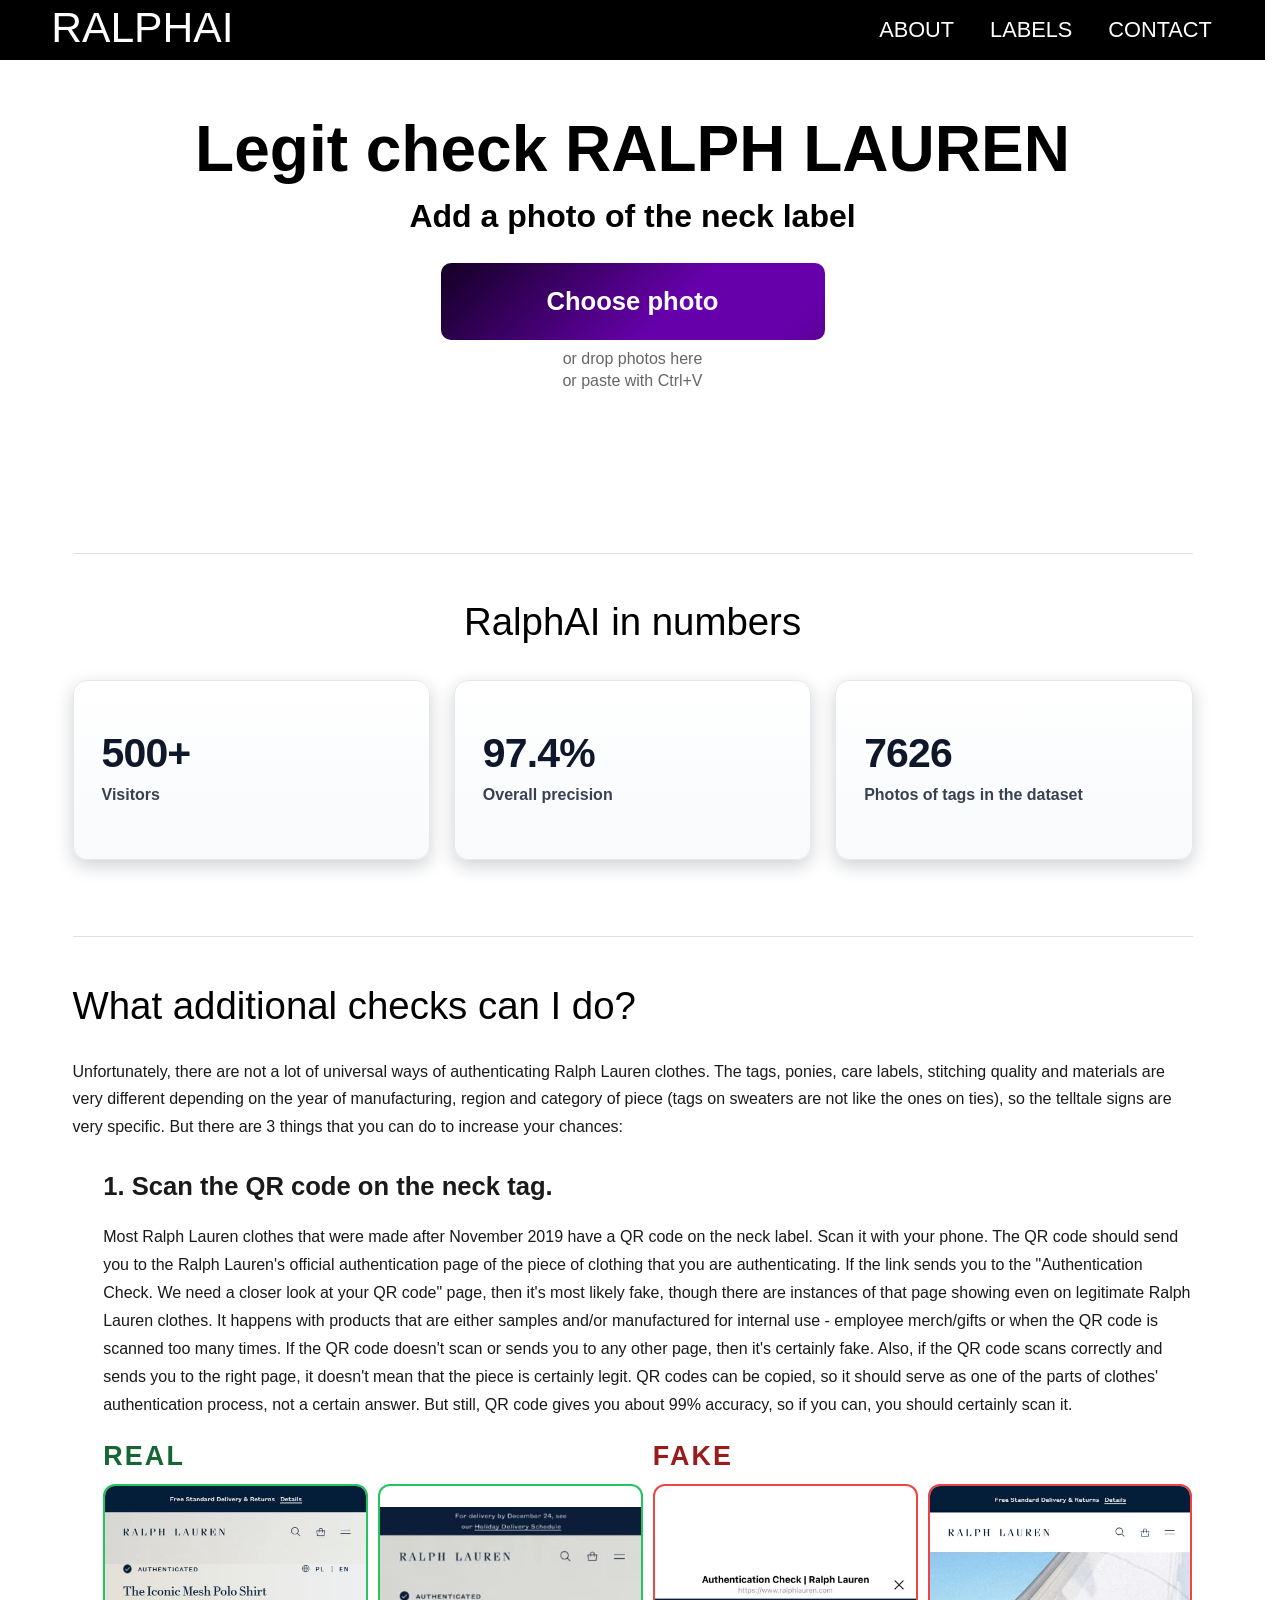
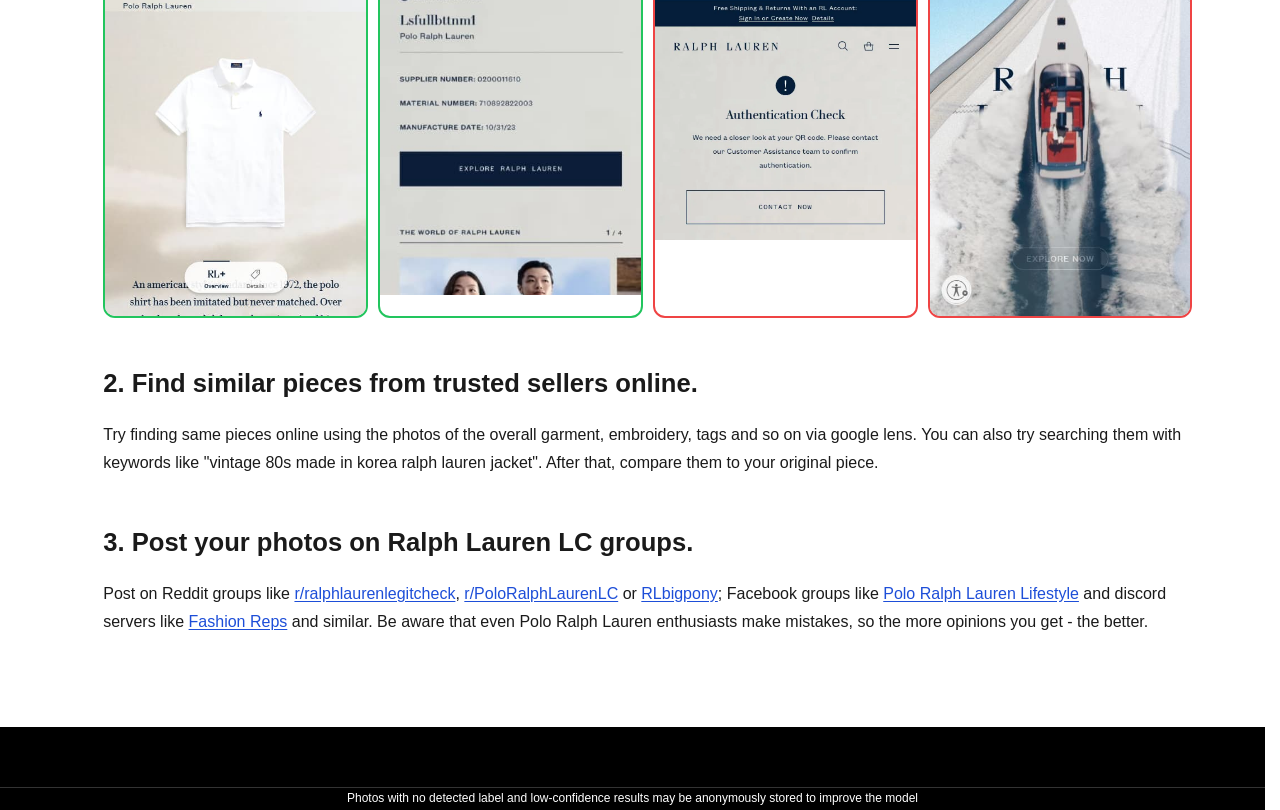
==== commit 9e8da3b9: "Add 'label too small' message for tiny detections, update uncertain copy" ====
--- a/index.html
+++ b/index.html
@@ -84,11 +84,15 @@
       </div>
 
       <div id="uncertaintyMsg" class="uncertainty-msg" hidden>
-        Some of the results are too uncertain. Please try re-taking the photos and cropping them more closely. If the
-        result is still uncertain, then please send those photos to the <a href="mailto:contact@ralphai.tech">website's
-          email</a> for a human legit check or post them on groups like <a
+        Classification confidence is too low. Please, try re-cropping your photo more closely and checking it again. If the
+        result is still uncertain, then please send the photo to the <a href="mailto:contact@ralphai.tech">website's
+          email</a> for a human legit check or post it on groups like <a
           href="https://www.reddit.com/r/PoloRalphLaurenLC/" target="_blank">r/PoloRalphLaurenLC</a> or <a
           href="https://www.reddit.com/r/ralphlaurenlegitcheck/" target="_blank">r/ralphlaurenlegitcheck</a>
+      </div>
+
+      <div id="tooSmallMsg" class="uncertainty-msg" hidden>
+        The label on your photo is too small. Try taking your photo closer to the label and make sure that the label is clearly visible.
       </div>
 
       <div id="errorMsg" class="error-msg" hidden></div>
--- a/styles.css
+++ b/styles.css
@@ -17,6 +17,10 @@
   background-color: #ffffff;
   font-family: 'Inter', 'Segoe UI', Roboto, Helvetica, Arial, sans-serif;
   font-style: normal;
+}
+
+html {
+  scrollbar-gutter: stable;
 }
 
 /* ===== NAVBAR ===== */
@@ -1417,9 +1421,12 @@
   display: flex;
   flex-direction: column;
   gap: 10px;
+  content-visibility: auto;
+  contain-intrinsic-size: auto 300px;
 }
 
 .label-card-media {
+  position: relative;
   width: 100%;
   aspect-ratio: 4 / 3;
   border-radius: 6px;
@@ -1429,6 +1436,30 @@
   display: flex;
   align-items: center;
   justify-content: center;
+}
+
+.label-card-media--loading::after {
+  content: '';
+  position: absolute;
+  top: 50%;
+  left: 50%;
+  width: 32px;
+  height: 32px;
+  margin: -16px 0 0 -16px;
+  border: 4px solid #9ca3af;
+  border-top-color: #374151;
+  border-radius: 50%;
+  animation: spin 0.7s linear infinite;
+}
+
+.label-card-media--skeleton {
+  background-color: #fff;
+}
+
+/* Skeleton phase: keep the footer below the fold on any viewport height. */
+.labels-grid[aria-hidden="true"] {
+  min-height: calc(100vh - 200px);
+  min-height: calc(100svh - 200px);
 }
 
 .label-card-media img {
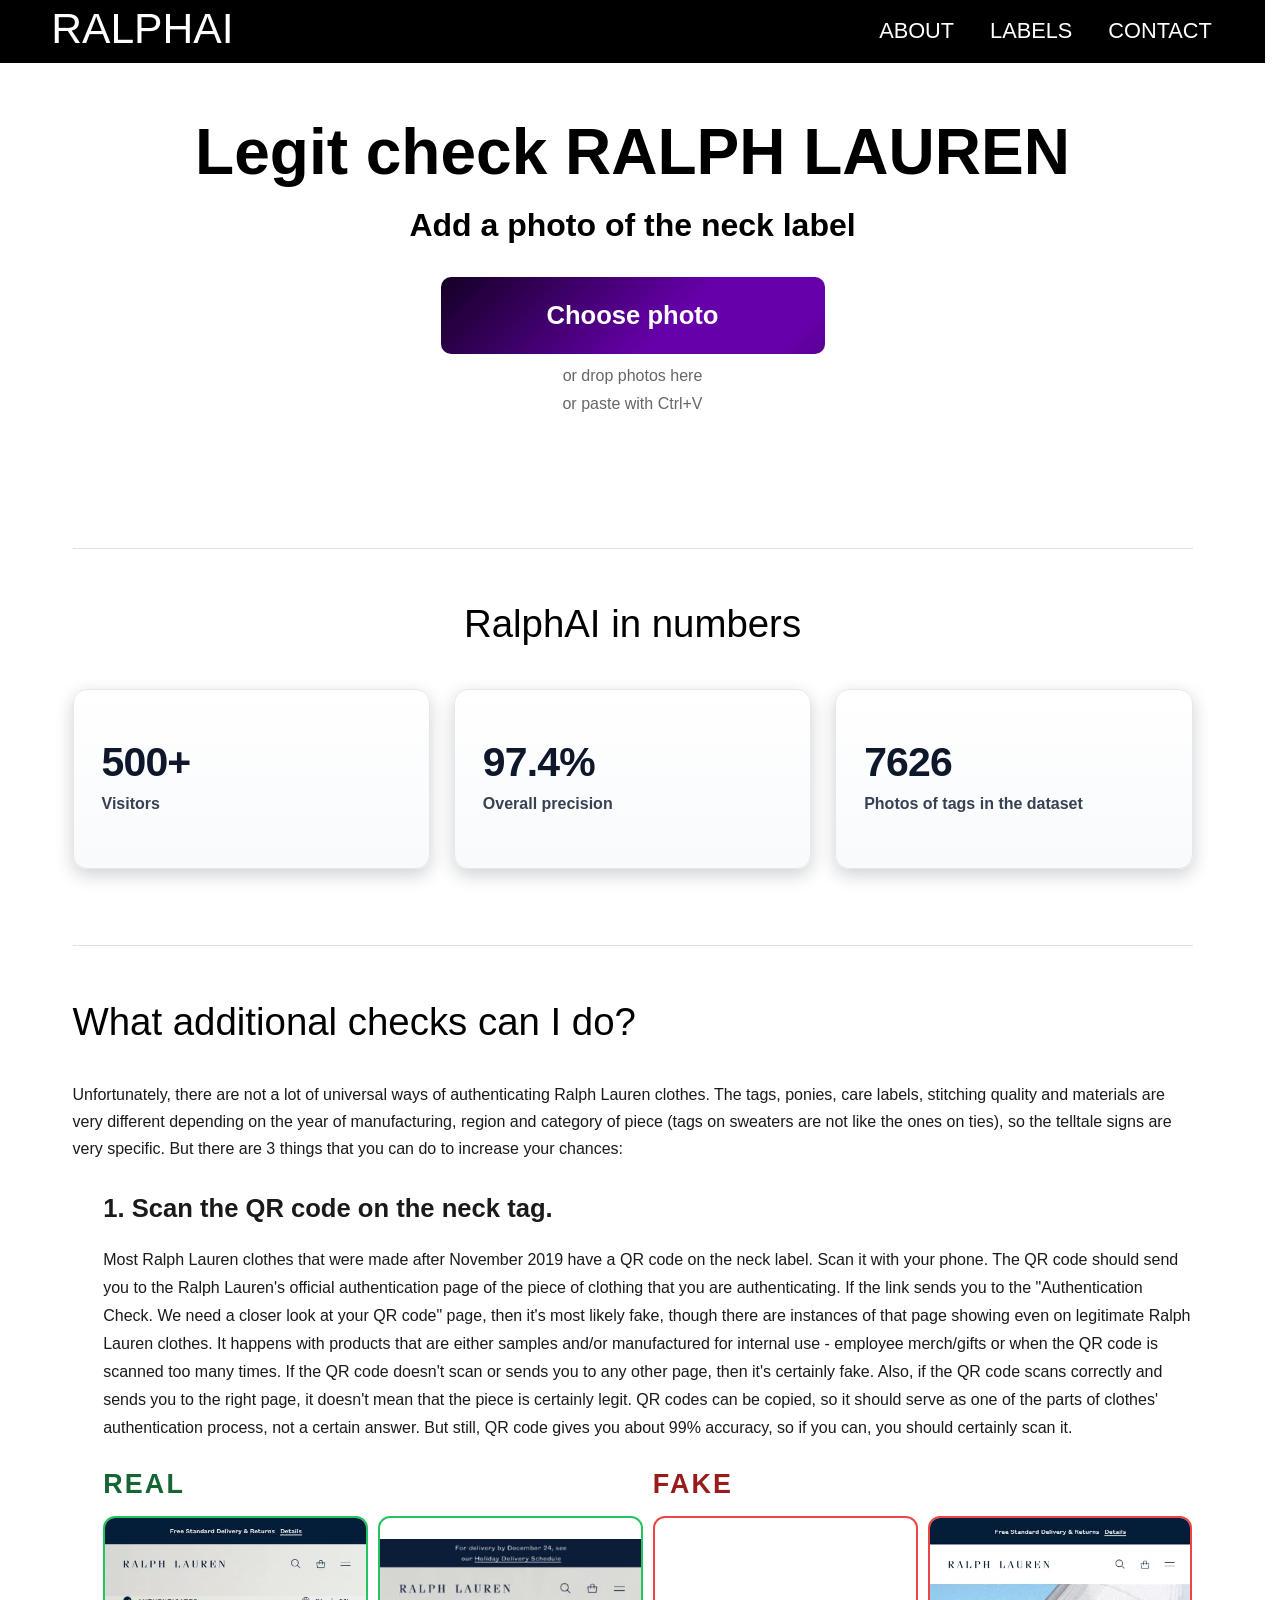
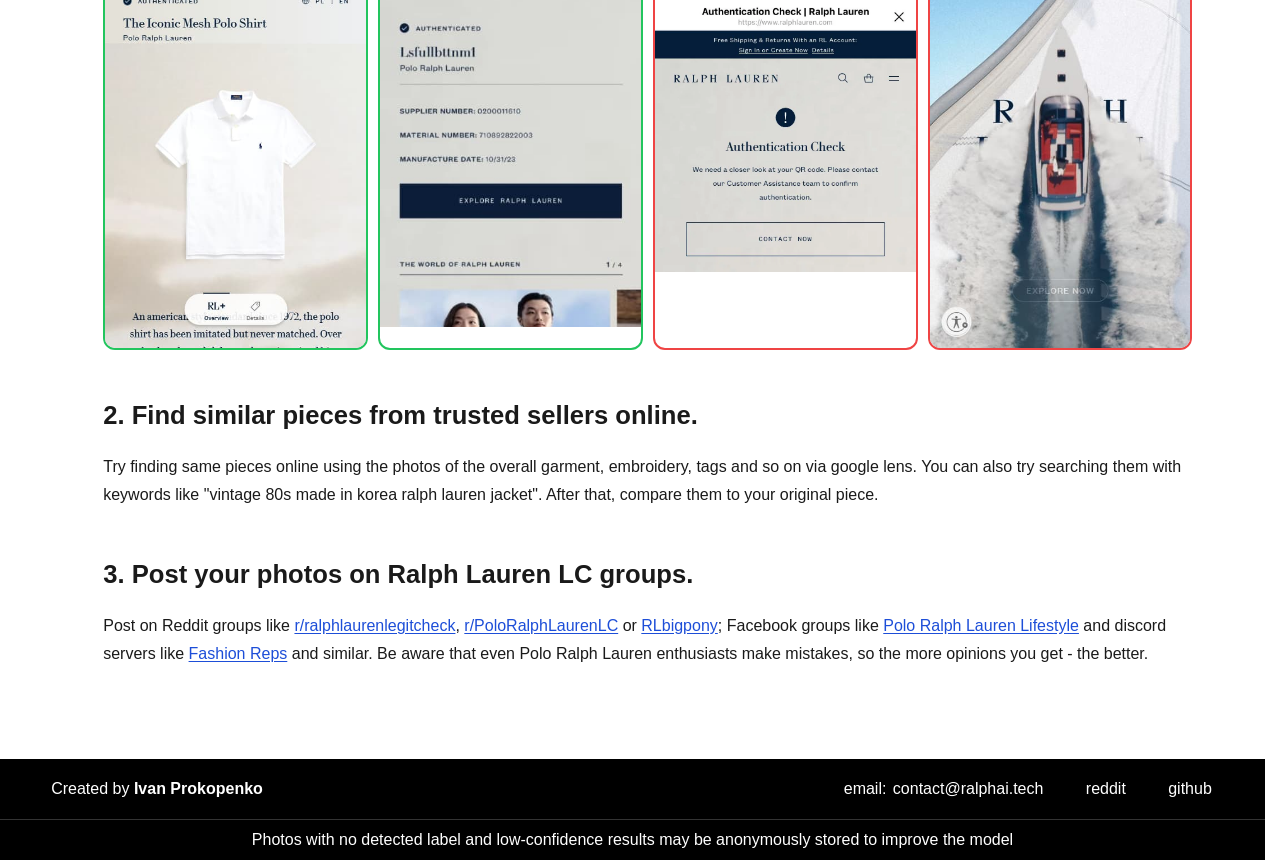
==== commit 8e6073a9: "Improve site accessibility and restore upload button styling" ====
--- a/index.html
+++ b/index.html
@@ -51,84 +51,89 @@
 </head>
 
 <body>
+  <a class="skip-link" href="#canvas">Skip to main content</a>
 
   <header class="navbar">
-    <a href="/" class="nav-logo">RALPHAI</a>
-    <nav class="nav-links">
-      <a href="about.html" class="nav-about" data-i18n="navAbout">ABOUT</a>
-      <a href="labels.html" class="nav-labels" data-i18n="navLabels">LABELS</a>
-      <a href="mailto:contact@ralphai.tech" class="nav-kontakt" data-i18n="navContact" id="navContactLink">KONTAKT</a>
+    <a href="/" class="navbar__logo">RALPHAI</a>
+    <nav class="navbar__links" aria-label="Main navigation">
+      <a href="about.html" class="navbar__link" data-i18n="navAbout">ABOUT</a>
+      <a href="labels.html" class="navbar__link" data-i18n="navLabels">LABELS</a>
+      <a href="mailto:contact@ralphai.tech" class="navbar__link" data-i18n="navContact" id="navContactLink">KONTAKT</a>
     </nav>
   </header>
 
-  <main id="canvas" class="main-content">
+  <main id="canvas" tabindex="-1" class="main-content">
 
     <!-- Upload section -->
-    <section class="upload-section">
-      <h1 class="title">Legit check RALPH LAUREN</h1>
+    <section class="upload-section" aria-labelledby="uploadHeading">
+      <h1 id="uploadHeading" class="title">Legit check RALPH LAUREN</h1>
       <p class="subtitle" data-i18n="subtitle">Dodaj zdjęcie górnej metki</p>
 
-      <input type="file" id="fileInput" accept="image/*" hidden />
-
-      <div id="previewGrid" class="preview-grid" hidden></div>
+      <input type="file" id="fileInput" aria-labelledby="choosePhotoLabel" accept="image/*" hidden />
+
+      <div id="previewGrid" class="preview-grid" role="region" aria-label="Uploaded photos" aria-live="polite" hidden></div>
 
       <div id="resultRow" class="result-row" hidden></div>
 
-      <button id="chooseBtn" class="choose-btn">
-        <span data-i18n="chooseBtn">Wybierz zdjęcie</span>
+      <button id="chooseBtn" class="upload-section__choose">
+        <span id="choosePhotoLabel" data-i18n="chooseBtn">Wybierz zdjęcie</span>
       </button>
 
-      <div class="drop-text" id="dropTextGroup">
-        <p class="drop-line-1" data-i18n="dropLine1">lub upuść zdjęcia tutaj</p>
-        <p class="drop-line-2" data-i18n="dropLine2">albo wklej z Ctrl+V</p>
-      </div>
-
-      <div id="uncertaintyMsg" class="uncertainty-msg" hidden>
+      <div class="upload-section__hints" id="dropTextGroup">
+        <p class="upload-section__drop-hint" data-i18n="dropLine1">lub upuść zdjęcia tutaj</p>
+        <p class="upload-section__paste-hint" data-i18n="dropLine2">albo wklej z Ctrl+V</p>
+      </div>
+
+      <div id="uncertaintyMsg" role="status" class="notice" hidden>
         Classification confidence is too low. Please, try re-cropping your photo more closely and checking it again. If the
         result is still uncertain, then please send the photo to the <a href="mailto:contact@ralphai.tech">website's
           email</a> for a human legit check or post it on groups like <a
-          href="https://www.reddit.com/r/PoloRalphLaurenLC/" target="_blank">r/PoloRalphLaurenLC</a> or <a
-          href="https://www.reddit.com/r/ralphlaurenlegitcheck/" target="_blank">r/ralphlaurenlegitcheck</a>
-      </div>
-
-      <div id="tooSmallMsg" class="uncertainty-msg" hidden>
+          href="https://www.reddit.com/r/PoloRalphLaurenLC/" target="_blank" rel="noopener">r/PoloRalphLaurenLC</a> or <a
+          href="https://www.reddit.com/r/ralphlaurenlegitcheck/" target="_blank" rel="noopener">r/ralphlaurenlegitcheck</a>
+      </div>
+
+      <p id="notDetectedMsg" class="notice notice--not-detected" data-i18n="notDetectedMessage" role="status" hidden>
+        Neck label is not detected. Please make sure that you send a photo of the neck label and NOT the pony embroidery, wash tags, or any other part of the garment. If the neck label is visible, click the “Crop manually” button.
+      </p>
+
+      <div id="tooSmallMsg" role="status" class="notice" hidden>
         The label on your photo is too small. Try taking your photo closer to the label and make sure that the label is clearly visible.
       </div>
 
-      <div id="errorMsg" class="error-msg" hidden></div>
+      <div id="errorMsg" role="alert" class="error-message" hidden></div>
     </section>
 
-    <section class="home-credibility-section" aria-labelledby="homeCredibilityHeading">
-      <h2 class="section-heading home-credibility-heading" id="homeCredibilityHeading" data-i18n="homeCredibilityHeading">RalphAI in numbers</h2>
-      <div class="home-metrics-grid" role="list" aria-label="RalphAI credibility metrics">
-        <article class="about-metric-card" role="listitem">
-          <p class="about-metric-value" data-metric-key="visitors">500+</p>
-          <p class="about-metric-label" data-i18n="homeMetricVisitors">Visitors</p>
-        </article>
-        <article class="about-metric-card" role="listitem">
-          <p class="about-metric-value" data-metric-key="overallPrecision">97.4%</p>
-          <p class="about-metric-label" data-i18n="homeMetricPrecision">Overall precision</p>
-        </article>
-        <article class="about-metric-card" role="listitem">
-          <p class="about-metric-value" data-metric-key="datasetPhotos">7626</p>
-          <p class="about-metric-label" data-i18n="homeMetricDatasetPhotos">Photos of tags in the dataset</p>
-        </article>
-      </div>
+    <section class="credibility" aria-labelledby="homeCredibilityHeading">
+      <h2 class="section-heading credibility__heading" id="homeCredibilityHeading" data-i18n="homeCredibilityHeading">RalphAI in numbers</h2>
+      <ul class="credibility__metrics" role="list" aria-label="RalphAI credibility metrics">
+        <li class="metric-card">
+          <p class="metric-card__value" data-metric-key="visitors">500+</p>
+          <p class="metric-card__label" data-i18n="homeMetricVisitors">Visitors</p>
+        </li>
+        <li class="metric-card">
+          <p class="metric-card__value" data-metric-key="overallPrecision">97.4%</p>
+          <p class="metric-card__label" data-i18n="homeMetricPrecision">Overall precision</p>
+        </li>
+        <li class="metric-card">
+          <p class="metric-card__value" data-metric-key="datasetPhotos">7626</p>
+          <p class="metric-card__label" data-i18n="homeMetricDatasetPhotos">Photos of tags in the dataset</p>
+        </li>
+      </ul>
     </section>
 
-    <section class="extra-checks-section" aria-labelledby="extraChecksHeading">
-      <h2 class="section-heading extra-checks-heading" id="extraChecksHeading" data-i18n="extraChecksHeading">What
+    <section class="extra-checks" aria-labelledby="extraChecksHeading">
+      <h2 class="section-heading extra-checks__heading" id="extraChecksHeading" data-i18n="extraChecksHeading">What
         additional checks can I do?</h2>
-      <p class="extra-checks-intro" data-i18n="extraChecksIntro">
+      <p class="extra-checks__intro" data-i18n="extraChecksIntro">
         Unfortunately, there are not a lot of universal ways of authenticating Ralph Lauren clothes. The tags, ponies,
         care labels, stitching quality and materials are very different depending on the year of manufacturing, region
         and category of piece (tags on sweaters are not like the ones on ties), so the telltale signs are very
         specific. But there are 3 things that you can do to increase your chances:
       </p>
 
-      <ol class="extra-checks-list">
-        <li class="extra-checks-item">
-          <h3 class="extra-checks-item-title" data-i18n="extraChecksPoint1Title">Scan the QR code on the neck tag.</h3>
+      <ol class="extra-checks__list">
+        <li class="extra-checks__item">
+          <h3 class="extra-checks__item-title" data-i18n="extraChecksPoint1Title">Scan the QR code on the neck tag.</h3>
           <p data-i18n="extraChecksPoint1Body" id="qrCheckPoint1Body">
             Most Ralph Lauren clothes that were made after November 2019 have a QR code on the neck label. Scan it
             with your phone. The QR code should send you to the Ralph Lauren's official authentication page of the
@@ -142,42 +147,42 @@
             answer. But still, QR code gives you about 99% accuracy, so if you can, you should certainly scan it.
           </p>
 
-          <div class="qr-check-image-groups">
-            <section class="qr-check-image-group" aria-label="Real QR examples">
-              <span class="qr-check-group-label qr-check-group-label--real" data-i18n="extraChecksRealLabel">REAL</span>
-              <div class="qr-check-grid" role="list" aria-label="Real QR examples">
-                <figure class="qr-check-card qr-check-card--legit" role="listitem">
+          <div class="qr-examples">
+            <section class="qr-examples__group" aria-label="Real QR examples">
+              <h4 class="qr-examples__label qr-examples__label--real" data-i18n="extraChecksRealLabel">REAL</h4>
+              <ul class="qr-examples__grid" role="list" aria-label="Real QR examples">
+                <li class="qr-examples__card qr-examples__card--legit">
                   <img src="using_images/LEGIT/real-QR-code-page-1.jpg"
                     alt="Legit Ralph Lauren QR scan result example 1" loading="lazy" decoding="async" width="465"
                     height="766" />
-                </figure>
-                <figure class="qr-check-card qr-check-card--legit" role="listitem">
+                </li>
+                <li class="qr-examples__card qr-examples__card--legit">
                   <img src="using_images/LEGIT/real-QR-code-page-2.jpg"
                     alt="Legit Ralph Lauren QR scan result example 2" loading="lazy" decoding="async" width="367"
                     height="547" />
-                </figure>
-              </div>
+                </li>
+              </ul>
             </section>
 
-            <section class="qr-check-image-group" aria-label="Fake QR examples">
-              <span class="qr-check-group-label qr-check-group-label--fake" data-i18n="extraChecksFakeLabel">FAKE</span>
-              <div class="qr-check-grid" role="list" aria-label="Fake QR examples">
-                <figure class="qr-check-card qr-check-card--fake" role="listitem">
+            <section class="qr-examples__group" aria-label="Fake QR examples">
+              <h4 class="qr-examples__label qr-examples__label--fake" data-i18n="extraChecksFakeLabel">FAKE</h4>
+              <ul class="qr-examples__grid" role="list" aria-label="Fake QR examples">
+                <li class="qr-examples__card qr-examples__card--fake">
                   <img src="using_images/FAKE/closer-look-at-qr-code-polo-ralph-lauren-v0-85krh4puh0ed1.webp"
                     alt="Fake Ralph Lauren QR scan result example 1" loading="lazy" decoding="async" width="804"
                     height="879" />
-                </figure>
-                <figure class="qr-check-card qr-check-card--fake" role="listitem">
+                </li>
+                <li class="qr-examples__card qr-examples__card--fake">
                   <img src="using_images/FAKE/fake-QR-code_page.jpg" alt="Fake Ralph Lauren QR scan result example 2"
                     loading="lazy" decoding="async" width="465" height="767" />
-                </figure>
-              </div>
+                </li>
+              </ul>
             </section>
           </div>
         </li>
 
-        <li class="extra-checks-item">
-          <h3 class="extra-checks-item-title" data-i18n="extraChecksPoint2Title">Find similar pieces from trusted
+        <li class="extra-checks__item">
+          <h3 class="extra-checks__item-title" data-i18n="extraChecksPoint2Title">Find similar pieces from trusted
             sellers online.</h3>
           <p data-i18n="extraChecksPoint2Body">
             Try finding same pieces online using the photos of the overall garment, embroidery, tags and so on via
@@ -186,8 +191,8 @@
           </p>
         </li>
 
-        <li class="extra-checks-item">
-          <h3 class="extra-checks-item-title" data-i18n="extraChecksPoint3Title">Post your photos on Ralph Lauren LC
+        <li class="extra-checks__item">
+          <h3 class="extra-checks__item-title" data-i18n="extraChecksPoint3Title">Post your photos on Ralph Lauren LC
             groups.</h3>
           <p data-i18n-html="extraChecksPoint3BodyHtml">
             Post on Reddit groups like <a href="https://www.reddit.com/r/ralphlaurenlegitcheck/" target="_blank"
@@ -211,32 +216,43 @@
   </main>
 
   <!-- Cropper modal -->
-  <div class="cropper-overlay" id="cropperModal" hidden>
-    <div class="cropper-modal-inner">
-      <div class="cropper-img-wrap">
+  <dialog class="crop-dialog" id="cropperModal" aria-labelledby="cropTitle" aria-describedby="cropHelp" hidden>
+    <div class="crop-dialog__content">
+      <h2 id="cropTitle" class="crop-dialog__title" data-i18n="manualCrop">Crop manually</h2>
+      <p id="cropHelp" class="crop-dialog__help" data-i18n="cropHelp">Frame the neck label by dragging the selection or editing its position and size in pixels.</p>
+      <div class="crop-dialog__image">
         <img id="cropperImg" src="" alt="Kadruj zdjęcie" />
       </div>
-      <div class="cropper-actions">
-        <button class="btn-crop-cancel" id="btnCropCancel" data-i18n="cropCancel">Anuluj</button>
-        <button class="btn-crop-confirm" id="btnCropConfirm" data-i18n="cropConfirm">Przytnij i użyj</button>
+      <fieldset class="crop-dialog__controls">
+        <legend data-i18n="cropSelection">Selection in image pixels</legend>
+        <label><span data-i18n="cropX">Left</span><input id="cropX" type="number" min="0" step="1" inputmode="numeric" /></label>
+        <label><span data-i18n="cropY">Top</span><input id="cropY" type="number" min="0" step="1" inputmode="numeric" /></label>
+        <label><span data-i18n="cropWidth">Width</span><input id="cropWidth" type="number" min="1" step="1" inputmode="numeric" /></label>
+        <label><span data-i18n="cropHeight">Height</span><input id="cropHeight" type="number" min="1" step="1" inputmode="numeric" /></label>
+      </fieldset>
+      <div class="crop-dialog__actions">
+        <button class="crop-dialog__cancel" id="btnCropCancel" data-i18n="cropCancel">Anuluj</button>
+        <button class="crop-dialog__confirm" id="btnCropConfirm" data-i18n="cropConfirm">Przytnij i użyj</button>
       </div>
     </div>
-  </div>
+  </dialog>
 
   <footer class="site-footer">
-    <p class="footer-author"><span data-i18n="footerCreatedBy">Stworzone przez</span> <strong>Ivan Prokopenko</strong>
-    </p>
-    <p class="footer-email">email: <a href="mailto:contact@ralphai.tech" id="footerEmailLink">contact@ralphai.tech</a>
-    </p>
-    <a href="https://www.reddit.com/user/Neat-Remote-8655/" class="footer-reddit" target="_blank"
-      rel="noopener">reddit</a>
-    <a href="https://github.com/IvanProkopenko7/ralphai" class="footer-github" target="_blank" rel="noopener">github</a>
+    <div class="site-footer__links">
+      <p class="site-footer__author"><span data-i18n="footerCreatedBy">Stworzone przez</span> <strong>Ivan Prokopenko</strong>
+      </p>
+      <p class="site-footer__email">email: <a href="mailto:contact@ralphai.tech" id="footerEmailLink">contact@ralphai.tech</a>
+      </p>
+      <a href="https://www.reddit.com/user/Neat-Remote-8655/" class="site-footer__social" target="_blank"
+        rel="noopener">reddit</a>
+      <a href="https://github.com/IvanProkopenko7/ralphai" class="site-footer__social" target="_blank" rel="noopener">github</a>
+    </div>
+    <div class="collection-note"><span data-i18n="collectNote">Zdjęcia bez wykrytej metki i wyniki o niskiej pewności mogą być anonimowo zapisywane, aby ulepszać model</span></div>
   </footer>
-  <div class="footer-collect-bar"><span data-i18n="collectNote">Zdjęcia bez wykrytej metki i wyniki o niskiej pewności mogą być anonimowo zapisywane, aby ulepszać model</span></div>
 
   <script defer src="https://cdnjs.cloudflare.com/ajax/libs/cropperjs/1.6.2/cropper.min.js"></script>
   <script src="metrics.js"></script>
   <script src="app.js"></script>
 </body>
 
-</html>+</html>
--- a/styles.css
+++ b/styles.css
@@ -23,7 +23,6 @@
   scrollbar-gutter: stable;
 }
 
-/* ===== NAVBAR ===== */
 .navbar {
   position: sticky;
   top: 0;
@@ -36,7 +35,7 @@
   padding: 0 clamp(20px, 4vw, 60px);
 }
 
-.nav-logo {
+.navbar__logo {
   font-weight: 400;
   font-size: clamp(28px, 3.33vw, 48px);
   color: #fff;
@@ -48,15 +47,13 @@
   transform: translateY(-0.08em);
 }
 
-.nav-links {
+.navbar__links {
   display: flex;
   align-items: center;
   gap: clamp(16px, 2.5vw, 48px);
 }
 
-.nav-labels,
-.nav-about,
-.nav-kontakt {
+.navbar__link {
   font-weight: 400;
   font-size: clamp(16px, 1.7vw, 32px);
   color: #fff;
@@ -66,25 +63,22 @@
   padding: 2px;
 }
 
-.nav-logo,
-.nav-labels,
-.nav-about,
-.nav-kontakt,
-.choose-btn,
-.btn-crop-cancel,
-.btn-crop-confirm,
-.preview-thumb-remove,
-.preview-thumb-add {
+.navbar__logo,
+.navbar__link,
+.upload-section__choose,
+.crop-dialog__cancel,
+.crop-dialog__confirm,
+.preview-card__remove,
+.preview-grid__add {
   touch-action: manipulation;
 }
 
-.nav-labels--active {
+.navbar__link--active {
   font-weight: 700;
   text-decoration: underline;
   text-underline-offset: 4px;
 }
 
-/* ===== MAIN CONTENT (drop zone) ===== */
 .main-content {
   width: 100%;
   max-width: 1280px;
@@ -96,11 +90,10 @@
   gap: clamp(40px, 6vw, 120px);
 }
 
-.main-content.drag-over {
+.main-content.main-content--drag-over {
   background-color: rgba(0, 0, 0, 0.04);
 }
 
-/* ===== UPLOAD SECTION ===== */
 .upload-section {
   display: flex;
   flex-direction: column;
@@ -119,25 +112,14 @@
 
 .subtitle {
   font-weight: 600;
-  font-size: calc(clamp(18px, 3vw, 32px));
+  font-size: clamp(18px, 3vw, 32px);
   color: #000;
   text-align: center;
 }
 
-.note {
-  font-weight: 400;
-  font-size: clamp(14px, 1.6vw, 16px);
-  color: #5f5f5f;
-  text-align: center;
-  line-height: 1.5;
-}
-
-.note a {
-  text-decoration: none;
-}
-
-/* ===== CHOOSE BUTTON ===== */
-.choose-btn {
+.upload-section__choose {
+  font-family: Arial, sans-serif;
+  line-height: normal;
   background: linear-gradient(135deg, #130023 0%, 20%, #6600aa 40%, #6600aa 60%, 80%, #130023 100%);
   background-size: 150% 150%;
   position: relative;
@@ -155,7 +137,7 @@
   isolation: isolate;
 }
 
-.choose-btn::before {
+.upload-section__choose::before {
   content: '';
   position: absolute;
   inset: 0;
@@ -167,11 +149,11 @@
   transition: opacity 0.25s ease;
 }
 
-.choose-btn:hover::before {
+.upload-section__choose:hover::before {
   opacity: 1;
 }
 
-.choose-btn span {
+.upload-section__choose span {
   position: relative;
   z-index: 1;
   font-weight: 600;
@@ -180,18 +162,17 @@
   white-space: nowrap;
 }
 
-/* ===== DROP TEXT ===== */
-.drop-text {
+.upload-section__hints {
   display: flex;
   flex-direction: column;
   align-items: center;
   gap: 4px;
 }
 
-.drop-line-1,
-.drop-line-2 {
+.upload-section__drop-hint,
+.upload-section__paste-hint {
   font-weight: 400;
-  font-size: clamp(14px, 1.6vw, 16px);
+  font-size: 16px;
   color: #666;
   text-align: center;
 }
@@ -203,46 +184,35 @@
   text-align: center;
 }
 
-/* ===== CROPPING VIDEO ===== */
-.how-to-image-groups,
-.qr-check-image-groups {
+.qr-examples {
   width: 100%;
   display: flex;
   flex-direction: column;
   gap: clamp(20px, 2.4vw, 34px);
 }
 
-.how-to-image-group,
-.qr-check-image-group {
+.qr-examples__group {
   width: 100%;
   display: flex;
   flex-direction: column;
   gap: 12px;
 }
 
-.how-to-group-label,
-.qr-check-group-label {
+.qr-examples__label {
   font-size: clamp(18px, 2.1vw, 28px);
   font-weight: 700;
   letter-spacing: 0.08em;
 }
 
-.how-to-group-label--good,
-.qr-check-group-label--real {
+.qr-examples__label--real {
   color: #166534;
 }
 
-.how-to-group-label--bad,
-.qr-check-group-label--fake {
+.qr-examples__label--fake {
   color: #991b1b;
 }
 
-.how-to-image-groups {
-  margin-top: clamp(2px, 0.6vw, 8px);
-}
-
-.how-to-grid,
-.qr-check-grid {
+.qr-examples__grid {
   width: 100%;
   display: flex;
   flex-wrap: nowrap;
@@ -252,8 +222,7 @@
   padding-bottom: 0;
 }
 
-.how-to-card,
-.qr-check-card {
+.qr-examples__card {
   border: 2px solid #e5e7eb;
   border-radius: 12px;
   overflow: hidden;
@@ -264,12 +233,7 @@
   justify-content: center;
 }
 
-.how-to-card {
-  width: calc((100% - 10px) / 2);
-}
-
-.how-to-card img,
-.qr-check-card img {
+.qr-examples__card img {
   display: block;
   width: auto;
   height: auto;
@@ -278,8 +242,7 @@
   background-color: #eceff3;
 }
 
-/* ===== ADDITIONAL CHECKS SECTION ===== */
-.extra-checks-section {
+.extra-checks {
   width: min(1120px, 100%);
   display: flex;
   flex-direction: column;
@@ -289,17 +252,17 @@
   border-top: 1px solid rgba(0, 0, 0, 0.12);
 }
 
-.extra-checks-heading {
+.extra-checks__heading {
   text-align: left;
 }
 
-.extra-checks-intro {
+.extra-checks__intro {
   font-size: clamp(16px, 1.2vw, 18px);
   line-height: 1.7;
   color: #1a1a1a;
 }
 
-.extra-checks-list {
+.extra-checks__list {
   margin: 0;
   padding-left: clamp(20px, 2.4vw, 34px);
   list-style: none;
@@ -308,29 +271,29 @@
   gap: clamp(34px, 4vw, 50px);
 }
 
-.extra-checks-item {
+.extra-checks__item {
   counter-increment: extra-check-item;
   display: grid;
   gap: clamp(16px, 2vw, 22px);
   color: #1a1a1a;
 }
 
-.extra-checks-item-title {
+.extra-checks__item-title {
   font-size: clamp(18px, 2vw, 28px);
   font-weight: 650;
   line-height: 1.2;
 }
 
-.extra-checks-item-title::before {
+.extra-checks__item-title::before {
   content: counter(extra-check-item) ". ";
 }
 
-.extra-checks-item p {
+.extra-checks__item p {
   font-size: clamp(16px, 1.15vw, 18px);
   line-height: 1.75;
 }
 
-.qr-continue-btn {
+.extra-checks__continue {
   background: none;
   border: none;
   padding: 0;
@@ -341,70 +304,66 @@
   cursor: pointer;
 }
 
-.extra-checks-item a {
+.extra-checks__item a {
   color: #1d4ed8;
   text-underline-offset: 2px;
 }
 
-.extra-checks-item a:hover {
+.extra-checks__item a:hover {
   text-decoration: none;
 }
 
-.qr-check-grid {
+.qr-examples__grid {
   margin-top: 0;
 }
 
-.qr-check-card {
+.qr-examples__card {
   width: calc((100% - 10px) / 2);
 }
 
-.qr-check-card img {
+.qr-examples__card img {
   height: auto;
 }
 
-.how-to-card--good,
-.qr-check-card--legit {
+.qr-examples__card--legit {
   border-color: #22c55e;
 }
 
-.how-to-card--bad,
-.qr-check-card--fake {
+.qr-examples__card--fake {
   border-color: #ef4444;
 }
 
-/* ===== HOME CREDIBILITY SECTION ===== */
-.home-credibility-section {
+.credibility {
   width: min(1120px, 100%);
   border-top: 1px solid rgba(0, 0, 0, 0.12);
-    display: flex;
-    flex-direction: column;
-    gap: clamp(24px, 2.8vw, 40px);
-    padding-block: clamp(28px, 3.6vw, 48px) clamp(30px, 5vw, 56px);
-    padding-inline: 0;
-    /* Preserves the original upload -> removed spacer -> credibility gap after spacer removal.
-       Old distance = main gap + spacer padding-top + spacer padding-bottom + main gap + old negative margin.
-       New distance = main gap + this margin, so this margin absorbs the removed section's spacing on all screens. */
-    margin-top:
-      calc(clamp(36px, 6vw, 60px) /* ex-spacer top */
-        + clamp(12px, 2vw, 50px))
-
-}
-
-.home-credibility-heading {
+  display: flex;
+  flex-direction: column;
+  gap: clamp(24px, 2.8vw, 40px);
+  padding-block: clamp(28px, 3.6vw, 48px) clamp(30px, 5vw, 56px);
+  padding-inline: 0;
+  /* Preserves the original upload -> removed spacer -> credibility gap after spacer removal.
+  Old distance = main gap + spacer padding-top + spacer padding-bottom + main gap + old negative margin.
+  New distance = main gap + this margin, so this margin absorbs the removed section's spacing on all screens. */
+  margin-top:
+  calc(clamp(36px, 6vw, 40px) /* ex-spacer top */
+  + clamp(12px, 1.2vw, 40px))
+
+}
+
+.credibility__heading {
   text-align: center;
 }
 
-.home-metrics-grid {
+.credibility__metrics {
   display: grid;
   grid-template-columns: repeat(3, minmax(0, 1fr));
   gap: clamp(14px, 2vw, 24px);
 }
 
-.home-metrics-grid .about-metric-card {
+.credibility__metrics .metric-card {
   min-height: 180px;
 }
 
-/* ===== PREVIEW GRID ===== */
 .preview-grid {
   display: flex;
   flex-wrap: wrap;
@@ -418,28 +377,23 @@
   position: relative;
   display: flex;
   flex-direction: column;
-  flex-shrink: 0;
+  width: min(320px, 100%);
+  min-width: 0;
+  max-width: 100%;
   margin-top: 10px;
 }
 
-.preview-thumb {
+.preview-card__thumbnail {
   position: relative;
-  width: 320px;
-  height: 320px;
+  width: 100%;
+  max-width: 320px;
+  aspect-ratio: 1 / 1;
   overflow: hidden;
   flex-shrink: 0;
   background-color: #eceff3;
 }
 
-.preview-thumb--authentic {
-  background-color: #dcfce7;
-}
-
-.preview-thumb--fake {
-  background-color: #fee2e2;
-}
-
-.preview-thumb img {
+.preview-card__thumbnail img {
   width: 100%;
   height: 100%;
   object-fit: contain;
@@ -447,35 +401,39 @@
   display: block;
 }
 
-.preview-thumb--real {
+.preview-card__thumbnail--real {
   background-color: #ccffdd;
 }
 
-.preview-thumb--fake {
+.preview-card__thumbnail--fake {
   background-color: #ffcece;
 }
 
-.preview-thumb--unknown {
+.preview-card__thumbnail--unknown {
   background-color: #fef9c3;
 }
 
-.preview-manual-crop {
+.preview-card__thumbnail--too-small {
+  background-color: #fef9c3;
+}
+
+.preview-card__crop {
   margin-top: 8px;
   padding: 8px 16px;
   font-size: 16px;
   font-weight: 600;
   cursor: pointer;
-  border: 2px solid #bfc1c5;
+  border: 2px solid #767676;
   border-radius: 999px;
   background: transparent;
   color: #111;
 }
 
-.preview-thumb--pending {
+.preview-card__thumbnail--pending {
   background-color: #e5e7eb;
 }
 
-.preview-thumb--pending::after {
+.preview-card__thumbnail--pending::after {
   content: '';
   position: absolute;
   top: 50%;
@@ -489,13 +447,23 @@
   animation: spin 0.7s linear infinite;
 }
 
+.preview-card__thumbnail--pending .preview-card__status {
+  position: absolute;
+  top: calc(50% + 30px);
+  left: 8px;
+  right: 8px;
+  text-align: center;
+  font-size: 16px;
+  color: #4b5563;
+}
+
 @keyframes spin {
   to {
     transform: rotate(360deg);
   }
 }
 
-.preview-thumb-remove {
+.preview-card__remove {
   position: absolute;
   top: 4px;
   right: 4px;
@@ -513,31 +481,30 @@
   line-height: 1;
 }
 
-.preview-thumb-remove:hover {
+.preview-card__remove:hover {
   background-color: rgba(0, 0, 0, 0.85);
 }
 
-.preview-thumb-add {
-  width: 320px;
-  height: 320px;
+.preview-grid__add {
+  width: min(320px, 100%);
+  aspect-ratio: 1 / 1;
   border-radius: 10px;
-  border: 2px dashed #ccc;
+  border: 2px dashed #767676;
   background-color: #fafafa;
   cursor: pointer;
   font-size: 32px;
-  color: #bbb;
+  color: #555;
   display: flex;
   align-items: center;
   justify-content: center;
   align-self: flex-start;
 }
 
-.preview-thumb-add:hover {
-  border-color: #999;
-  color: #999;
-}
-
-/* ===== RESULT ROW ===== */
+.preview-grid__add:hover {
+  border-color: #555;
+  color: #555;
+}
+
 .result-row {
   display: flex;
   flex-wrap: wrap;
@@ -553,8 +520,7 @@
   flex-direction: column;
   align-items: center;
   justify-content: center;
-  padding: 4px 20px;
-  padding-top: 6px;
+  padding: 6px 20px 4px;
   flex-shrink: 0;
   border-radius: 999px 999px 0 0;
   box-sizing: border-box;
@@ -573,7 +539,11 @@
   background-color: #fef9c3;
 }
 
-.result-chip-verdict {
+.result-chip--too-small {
+  background-color: #fef9c3;
+}
+
+.result-chip__verdict {
   font-family: 'Inter', sans-serif;
   font-size: 22px;
   font-weight: 800;
@@ -582,20 +552,23 @@
   line-height: 1.1;
 }
 
-.result-chip--authentic .result-chip-verdict {
+.result-chip--authentic .result-chip__verdict {
   color: #166534;
 }
 
-.result-chip--fake .result-chip-verdict {
+.result-chip--fake .result-chip__verdict {
   color: #991b1b;
 }
 
-.result-chip--unknown .result-chip-verdict {
+.result-chip--unknown .result-chip__verdict {
   color: #854d0e;
 }
 
-/* ===== UNCERTAINTY MESSAGE ===== */
-.uncertainty-msg {
+.result-chip--too-small .result-chip__verdict {
+  color: #854d0e;
+}
+
+.notice {
   background-color: #fdf5d3;
   color: #6a5300;
   border: 1px solid #fae482;
@@ -603,7 +576,7 @@
   max-width: 95%;
   border-radius: 8px;
   font-family: 'Inter', sans-serif;
-  font-size: clamp(14px, 1.4vw, 15px);
+  font-size: 16px;
   line-height: 1.5;
   text-align: center;
   padding: 16px 20px;
@@ -611,18 +584,17 @@
   box-shadow: 0 4px 12px rgba(0, 0, 0, 0.03);
 }
 
-.uncertainty-msg a {
+.notice a {
   color: #4a3a00;
   text-decoration: underline;
   font-weight: 700;
 }
 
-.uncertainty-msg a:hover {
+.notice a:hover {
   text-decoration: none;
 }
 
-/* ===== ERROR MESSAGE ===== */
-.error-msg {
+.error-message {
   width: clamp(200px, 28vw, 440px);
   max-width: 100%;
   background-color: #f8d7da;
@@ -634,10 +606,9 @@
   text-align: center;
 }
 
-/* ===== FOOTER ===== */
-.site-footer {
+.site-footer__links {
   background-color: #000;
-  height: 60px;
+  min-height: 60px;
   width: 100%;
   display: flex;
   align-items: center;
@@ -647,47 +618,43 @@
   font-size: 16px;
   font-weight: 400;
   color: #fff;
-  content-visibility: auto;
 }
 
 .site-footer strong {
   font-weight: 600;
 }
 
-.footer-author {
+.site-footer__author {
   flex: 1;
   padding-right: 20px;
 }
 
-.footer-email {
+.site-footer__email {
   flex: 0 0 auto;
 }
 
-.footer-email a {
+.site-footer__email a {
   color: #fff;
   text-decoration: none;
   padding: 2px;
 }
 
-.footer-email a:hover {
+.site-footer__email a:hover {
   text-decoration: underline;
 }
 
-.footer-github,
-.footer-reddit {
+.site-footer__social {
   flex: 0 0 auto;
   color: #fff;
   text-decoration: none;
   padding: 2px;
 }
 
-.footer-github:hover,
-.footer-reddit:hover {
+.site-footer__social:hover {
   text-decoration: underline;
 }
 
-/* ===== FOOTER COLLECT BAR ===== */
-.footer-collect-bar {
+.collection-note {
   width: 100%;
   min-height: 20px;
   background-color: black;
@@ -700,161 +667,18 @@
   border-top: 1px solid rgba(255, 255, 255, 0.2);
 }
 
-.footer-collect-bar span {
+.collection-note span {
   color: #fff;
-  font-size: 12px;
-  line-height: 16px;
-}
-
-/* ===== UPDATE MODAL ===== */
-.update-modal-overlay {
-  position: fixed;
-  inset: 0;
-  background-color: rgba(0, 0, 0, 0.5);
-  z-index: 1200;
-  display: flex;
-  align-items: center;
-  justify-content: center;
-  padding: 16px;
-}
-
-.update-modal {
-  width: 450px;
-  max-width: 100%;
-  max-height: calc(100vh - 32px);
-  background-color: #fff;
-  border-radius: 20px;
-  box-shadow: 0 24px 60px rgba(0, 0, 0, 0.35);
-  display: flex;
-  flex-direction: column;
-  position: relative;
-  overflow: hidden;
-}
-
-.update-modal-close {
-  position: absolute;
-  top: 8px;
-  right: 8px;
-  width: 34px;
-  height: 34px;
-  border: none;
-  border-radius: 999px;
-  background-color: rgba(0, 0, 0, 0.14);
-  color: #111;
-  font-size: 24px;
-  line-height: 1;
-  cursor: pointer;
-  transition: background-color 0.2s ease, color 0.2s ease;
-  z-index: 2;
-}
-
-.update-modal-close:hover {
-  background-color: rgba(0, 0, 0, 0.08);
-  color: #111;
-}
-
-.update-modal-header {
-  background-color: #fad300;
-  text-align: center;
-  padding: 24px 10px 14px 10px;
-}
-
-.update-modal-title {
-  font-size: 34px;
-  line-height: 1.05;
-  font-weight: 800;
-  color: #111;
-  max-width: calc(100% - 44px);
-  margin: 0 auto;
-  white-space: normal;
-}
-
-.update-modal-subtitle {
-  margin-top: 8px;
-  color: rgba(0, 0, 0, 0.8);
   font-size: 16px;
-  font-weight: 500;
-}
-
-.update-modal-content {
-  flex: 1;
-  overflow-y: auto;
-  padding: 10px;
-  display: flex;
-  flex-direction: column;
-  gap: 8px;
-}
-
-.update-feature-card {
-  display: flex;
-  align-items: center;
-  gap: 12px;
-  background-color: #f7f7f7;
-  border-radius: 16px;
-    padding: 12px 6px;
-}
-
-.update-feature-icon {
-  width: 40px;
-  height: 40px;
-  border-radius: 999px;
-  background-color: #fad300;
-  color: #111;
-  font-size: 18px;
-  flex: 0 0 40px;
-  display: flex;
-  align-items: center;
-  justify-content: center;
-}
-
-.update-feature-icon--precision {
-  font-size: 20px;
-}
-
-.update-feature-text h3 {
-  font-size: 18px;
-  line-height: 1.35;
-  font-weight: 700;
-  color: #111;
-}
-
-.update-feature-text p {
-  margin-top: 8px;
-  color: #374151;
-  font-size: 16px;
-  line-height: 1.55;
-}
-
-.update-feature-text strong {
-  color: #af7d00;
-}
-
-.update-modal-footer {
-  background-color: #f5e6c3;
-  border-top: 1px solid #e6d4a8;
-  text-align: center;
-  padding: 20px 26px 22px;
-}
-
-.update-footer-title {
-  font-size: 18px;
-  line-height: 1.4;
-  color: #111;
-  font-weight: 600;
-}
-
-.update-footer-subtitle {
-  margin-top: 6px;
-  font-size: 14px;
-  color: #374151;
-}
-
-/* Narrow phones — full screen */
+  line-height: 1.5;
+}
+
 @media (max-width: 600px) {
-  .footer-github, .footer-reddit {
+  .site-footer__social {
     padding: 0;
   }
-    .site-footer {
+
+  .site-footer__links {
     height: auto;
     flex-direction: row;
     flex-wrap: wrap;
@@ -862,204 +686,54 @@
     padding: 14px 16px;
     gap: 6px 12px;
   }
-    .footer-author,
-  .footer-email {
+
+  .site-footer__author,
+  .site-footer__email {
     width: 100%;
     flex: none;
   }
-  .preview-thumb {
-    width: 320px;
-    height: 320px;
-  }
-}
-
-/* Landscape phones & tablets with little vertical space — full screen */
-@media (max-width: 1440px) {
-  .update-modal-footer {
-    padding: 10px 26px 14px;
-  }
-
-  .update-footer-title {
-    font-size: 16px;
-  }
-
-  .update-footer-subtitle {
-    margin-top: 6px;
-    font-size: 14px;
-    color: #374151;
-  }
-
-  .update-modal-title {
-    font-size: clamp(28px, 3.3vw, 34px);
-  }
-
-  .update-modal-header {
-    background-color: #fad300;
-    text-align: center;
-    padding: 24px 10px 14px 10px;
-  }
-
-  .update-footer-subtitle {
-    margin-top: 3px;
-    font-size: 14px;
-    color: #374151;
-  }
-
-  .update-modal-content {
-    padding: 10px;
-    gap: 4px;
-  }
-
-  .update-feature-card {
-    gap: 10px;
-    padding: 10px 5px;
-  }
-
-  .update-feature-text h3 {
-    line-height: 1.15;
-  }
-
-  .update-feature-text p {
-    margin-top: 6px;
-    line-height: 1.25;
-  }
-}
-
-@media (max-width: 920px) and (min-width: 481px) {
-  .update-modal-overlay {
-    padding: 8px;
-  }
-
-  .update-modal {
-    width: 380px;
-    max-height: calc(100vh - 16px);
-  }
-
-  .update-modal-header {
-    padding: 24px 10px 14px 10px;
-  }
-
-  
-
-  .update-modal-content {
-    overflow-y: hidden;
-    padding: 6px;
-    gap: 3px;
-  }
-
-  .update-feature-card {
-    padding: 8px;
-  }
-
-  .update-modal-footer {
-    padding: 10px 14px 12px;
-  }
-}
-
-/* ===== CROPPER MODAL ===== */
-.cropper-overlay {
-  display: none;
-  position: fixed;
-  inset: 0;
-  background-color: rgba(0, 0, 0, 0.88);
-  z-index: 1000;
-  align-items: center;
-  justify-content: center;
-  padding: 20px;
-}
-
-.cropper-overlay:not([hidden]) {
-  display: flex;
-}
-
-.cropper-modal-inner {
-  background-color: #111;
+
+}
+
+/* Native dialog provides focus containment, Escape, and background inertness. */
+.crop-dialog {
+  width: min(940px, calc(100% - 24px));
+  max-width: none;
+  max-height: calc(100dvh - 24px);
+  margin: auto;
+  padding: 0;
+  border: 0;
   border-radius: 10px;
-  display: flex;
-  flex-direction: column;
-  width: 95%;
-  max-width: 900px;
-  overflow: hidden;
-  box-shadow: 0 8px 40px rgba(0, 0, 0, 0.6);
-}
-
-
-.cropper-img-wrap {
-  width: 100%;
-  height: 80vh;
-  background-color: #000;
-  overflow: hidden;
-}
-
-.cropper-img-wrap img {
+  background: #111;
+  color: #fff;
+  overflow-y: auto;
+}
+
+.crop-dialog::backdrop { background: rgb(0 0 0 / 88%); }
+.crop-dialog__content { display: flex; flex-direction: column; }
+.crop-dialog__title { padding: 16px 20px 8px; font-size: 24px; }
+.crop-dialog__help { padding: 0 20px 12px; line-height: 1.5; }
+.crop-dialog__image { width: 100%; height: min(50dvh, 560px); background: #000; overflow: hidden; }
+.crop-dialog__controls { display: grid; grid-template-columns: repeat(4, minmax(0, 1fr)); gap: 12px; margin: 16px 20px 0; padding: 12px; border: 1px solid #888; }
+.crop-dialog__controls label { display: grid; gap: 6px; min-width: 0; }
+.crop-dialog__controls input { width: 100%; min-height: 36px; padding: 6px; border: 1px solid #888; border-radius: 4px; background: #fff; color: #111; }
+
+.crop-dialog__image img {
   display: block;
   max-width: 100%;
 }
 
 @media (hover: none) and (pointer: coarse) {
-  .cropper-overlay,
-  .cropper-overlay * {
+  .crop-dialog__image,
+  .crop-dialog__image * {
     -webkit-touch-callout: none;
     -webkit-user-select: none;
     user-select: none;
   }
 
-  /* Keep the large bottom-right handle as-is, but enlarge the other 7 touch points. */
-  .cropper-point:not(.point-se) {
-    width: 12px;
-    height: 12px;
-    opacity: 1;
-  }
-
-  .cropper-point.point-n {
-    width: 6px;
-    height: 6px;
-    top: -3px;
-    left: 50%;
-    margin-left: -3px;
-  }
-
-  .cropper-point.point-s {
-    width: 6px;
-    height: 6px;
-    bottom: -3px;
-    left: 50%;
-    margin-left: -3px;
-  }
-
-  .cropper-point.point-e {
-    width: 6px;
-    height: 6px;
-    right: -3px;
-    top: 50%;
-    margin-top: -3px;
-  }
-
-  .cropper-point.point-w {
-    width: 6px;
-    height: 6px;
-    left: -3px;
-    top: 50%;
-    margin-top: -3px;
-  }
-
-  .cropper-point.point-nw {
-    top: -6px;
-    left: -6px;
-  }
-
-  .cropper-point.point-ne {
-    top: -6px;
-    right: -6px;
-  }
-
-  .cropper-point.point-sw {
-    bottom: -6px;
-    left: -6px;
-  }
-}
-
-.cropper-actions {
+}
+
+.crop-dialog__actions {
   display: flex;
   gap: 12px;
   padding: 16px 20px;
@@ -1067,10 +741,10 @@
   background-color: #1a1a1a;
 }
 
-.btn-crop-cancel,
-.btn-crop-confirm {
+.crop-dialog__cancel,
+.crop-dialog__confirm {
   padding: 10px 28px;
-  font-size: 14px;
+  font-size: 16px;
   font-weight: 600;
   letter-spacing: 0.03em;
   border: none;
@@ -1079,42 +753,40 @@
   transition: background-color 0.2s;
 }
 
-.btn-crop-cancel {
+.crop-dialog__cancel {
   background-color: #444;
   color: #fff;
 }
 
-.btn-crop-cancel:hover {
+.crop-dialog__cancel:hover {
   background-color: #555;
 }
 
-.btn-crop-confirm {
+.crop-dialog__confirm {
   background-color: #fff;
   color: #111;
 }
 
-.btn-crop-confirm:hover {
+.crop-dialog__confirm:hover {
   background-color: #ddd;
 }
 
-.btn-crop-confirm.is-processing {
+.crop-dialog__confirm.crop-dialog__confirm--processing {
   opacity: 0.65;
   cursor: wait;
 }
 
-/* ===== RESPONSIVE BREAKPOINTS ===== */
 @media (max-width: 768px) {
-
-  .home-metrics-grid {
+  .credibility__metrics {
     gap: 10px;
   }
 
-  .home-metrics-grid .about-metric-card {
+  .credibility__metrics .metric-card {
     min-height: 120px;
     padding: 14px;
   }
 
-  .extra-checks-section {
+  .extra-checks {
     padding-left: 0;
     padding-right: 0;
   }
@@ -1123,7 +795,7 @@
     padding: 5px 7px 6px;
   }
 
-  .result-chip-verdict {
+  .result-chip__verdict {
     font-family: 'Inter', sans-serif;
     font-size: 16px;
     font-weight: 800;
@@ -1132,87 +804,60 @@
     line-height: 1.1;
   }
 
-
-  /* Wider buttons on tablets */
-  .choose-btn {
+  .upload-section__choose {
     width: min(70%, 300px);
   }
 
-  .uncertainty-msg {
+  .notice {
     width: min(85%, 450px);
-    font-size: 13px;
+    font-size: 16px;
     padding: 12px 16px;
     line-height: 1.4;
   }
 
-
-
-
-  /* Ctrl+V paste is not standard on touch devices */
-  .drop-line-2 {
+  .upload-section__paste-hint {
     display: none;
   }
+
 }
 
 @media (max-width: 480px) {
-
-  .home-metrics-grid {
+  .credibility__metrics {
     grid-template-columns: 1fr;
     gap: 8px;
   }
 
-  .how-to-grid,
-  .qr-check-grid {
+  .qr-examples__grid {
     flex-wrap: wrap;
     overflow-x: visible;
   }
 
-  .how-to-card,
-  .qr-check-card {
+  .qr-examples__card {
     width: calc((100% - 10px) / 2);
   }
 
-  .extra-checks-list {
+  .extra-checks__list {
     padding-left: 15px;
   }
 
-  .cropper-img-wrap {
-        height: 65vh;
-    }
+  .crop-dialog__image {
+    height: min(40dvh, 400px);
+  }
+
   .navbar {
     height: 56px;
     padding: 0 12px;
   }
 
-  .nav-logo {
+  .navbar__logo {
     font-size: 22px;
   }
 
-  .nav-links {
+  .navbar__links {
     gap: 8px;
   }
 
-  .update-modal-title {
-    font-size: clamp(20px, 6vw, 28px);
-  }
-
-  .update-modal-subtitle {
-    margin-top: 8px;
-    font-size: 14px;
-  }
-
-  .update-modal-close {
-    top: 6px;
-    right: 6px;
-  }
-
-  .update-modal-header {
-    padding: 24px 10px 14px 10px;
-  }
-
-  .nav-labels,
-  .nav-about,
-  .nav-kontakt {
+  .navbar__link {
     font-size: 16px;
     line-height: 1;
   }
@@ -1221,30 +866,24 @@
     padding: 30px 20px;
   }
 
-  /* Full-width buttons on phones */
-  .choose-btn {
+  .upload-section__choose {
     width: 80%;
     height: 60px;
   }
 
-  .uncertainty-msg {
+  .notice {
     width: 85%;
-    font-size: 12px;
+    font-size: 16px;
     padding: 10px 14px;
-    margin-top: 14px;
+    margin-top: 5px;
     line-height: 1.4;
   }
 
-  .choose-btn span {
+  .upload-section__choose span {
     font-size: 16px;
   }
 
-  /* Responsive 2-column preview cards */
-  .preview-thumb {
-    width: 320px;
-    height: 320px;
-  }
-  .preview-thumb-add {
+  .preview-grid__add {
     width: calc(80vw - 8px);
     height: calc((80vw - 8px) * 0.5);
   }
@@ -1253,95 +892,56 @@
     padding: 5px 7px 6px;
   }
 
-
-
-
-  .footer-reddit,
-  .footer-github {
+  .site-footer__social {
     flex: none;
   }
 
-
-  .btn-crop-cancel,
-  .btn-crop-confirm {
+  .crop-dialog__cancel,
+  .crop-dialog__confirm {
     padding: 8px 16px;
-    font-size: 13px;
+    font-size: 16px;
   }
 
 }
 
 @media (max-width: 767px) {
-  .nav-logo {
+  .navbar__logo {
     transform: none;
   }
+
 }
 
 @media (min-width: 481px) {
-
-  .how-to-image-groups,
-  .qr-check-image-groups {
+  .qr-examples {
     display: grid;
     grid-template-columns: repeat(2, minmax(0, 1fr));
     column-gap: 10px;
     row-gap: 12px;
   }
 
-  .how-to-image-group,
-  .qr-check-image-group {
+  .qr-examples__group {
     display: flex;
     flex-direction: column;
     gap: 12px;
   }
 
-  .how-to-grid,
-  .qr-check-grid {
+  .qr-examples__grid {
     flex-wrap: nowrap;
     overflow-x: visible;
   }
 
-  .how-to-card,
-  .qr-check-card {
+  .qr-examples__card {
     width: calc((100% - 10px) / 2);
   }
-}
-
-/* Extra-small phones (≤360px) */
+
+}
+
 @media (max-width: 360px) {
-  .nav-labels, .nav-about, .nav-kontakt {
-        font-size: 14px;
-  }
-  .update-modal-title {
-    font-size: 18px;
-  }
-  .update-feature-text h3 {
+  .navbar__link {
     font-size: 16px;
   }
 
-  .update-feature-text p {
-    margin-top: 8px;
-    font-size: 14px;
-  }
-
-  .update-footer-title {
-    font-size: 12px;
-  }
-
-  .update-footer-subtitle {
-    margin-top: 3px;
-    font-size: 12px;
-  }
-
-  .update-feature-icon {
-    width: 36px;
-    height: 36px;
-    flex: 0 0 36px;
-  }
-
-  .update-feature-icon--precision {
-    font-size: 16px;
-  }
-
-  .nav-logo {
+  .navbar__logo {
     font-size: 18px;
   }
 
@@ -1357,20 +957,19 @@
     font-size: 18px;
   }
 
-  .choose-btn {
+  .upload-section__choose {
     width: 95%;
   }
 
-  .uncertainty-msg {
+  .notice {
     width: 90%;
-    font-size: 12px;
+    font-size: 16px;
     padding: 8px 10px;
     line-height: 1.4;
   }
 
 }
 
-/* ===== LABELS PAGE ===== */
 .main-content--labels {
   padding-top: clamp(20px, 3vw, 40px);
   padding-bottom: clamp(30px, 5vw, 70px);
@@ -1378,13 +977,13 @@
   gap: clamp(36px, 5vw, 64px);
 }
 
-.labels-page-wrapper {
+.label-library {
   width: 100%;
   max-width: 980px;
   margin: 0 auto;
 }
 
-.labels-section-title {
+.label-library__heading {
   text-align: left;
   font-size: clamp(22px, 2.5vw, 34px);
   font-weight: 800;
@@ -1394,15 +993,15 @@
   text-transform: uppercase;
 }
 
-.labels-section-title--upcoming {
+.label-library__heading--upcoming {
   margin-top: clamp(24px, 4vw, 36px);
 }
 
-.labels-subgroup {
+.label-library__group {
   margin-bottom: clamp(24px, 3vw, 34px);
 }
 
-.labels-subgroup-title {
+.label-library__group-title {
   font-size: clamp(18px, 1.8vw, 26px);
   font-weight: 700;
   color: #374151;
@@ -1410,7 +1009,7 @@
   text-transform: lowercase;
 }
 
-.labels-grid {
+.label-library__grid {
   display: grid;
   grid-template-columns: repeat(4, minmax(0, 1fr));
   gap: clamp(14px, 1.8vw, 24px);
@@ -1425,7 +1024,7 @@
   contain-intrinsic-size: auto 300px;
 }
 
-.label-card-media {
+.label-card__media {
   position: relative;
   width: 100%;
   aspect-ratio: 4 / 3;
@@ -1438,7 +1037,7 @@
   justify-content: center;
 }
 
-.label-card-media--loading::after {
+.label-card__media--loading::after {
   content: '';
   position: absolute;
   top: 50%;
@@ -1452,17 +1051,16 @@
   animation: spin 0.7s linear infinite;
 }
 
-.label-card-media--skeleton {
+.label-card__media--skeleton {
   background-color: #fff;
 }
 
-/* Skeleton phase: keep the footer below the fold on any viewport height. */
-.labels-grid[aria-hidden="true"] {
+.label-library__grid[aria-hidden="true"] {
   min-height: calc(100vh - 200px);
   min-height: calc(100svh - 200px);
 }
 
-.label-card-media img {
+.label-card__media img {
   width: 100%;
   height: 100%;
   display: block;
@@ -1470,9 +1068,9 @@
   object-position: center;
 }
 
-.label-card-caption {
+.label-card__caption {
   margin: 0;
-  font-size: 13px;
+  font-size: 16px;
   line-height: 1.4;
   color: #4b5563;
   text-align: center;
@@ -1486,32 +1084,33 @@
     gap: 22px;
   }
 
-  .labels-grid {
+  .label-library__grid {
     grid-template-columns: repeat(3, minmax(0, 1fr));
     gap: 8px;
   }
 
-  .labels-section-title {
+  .label-library__heading {
     margin-bottom: 12px;
   }
 
-  .labels-subgroup {
+  .label-library__group {
     margin-bottom: 18px;
   }
+
 }
 
 @media (max-width: 420px) {
-  .labels-grid {
+  .label-library__grid {
     grid-template-columns: repeat(3, minmax(0, 1fr));
     gap: 6px;
   }
 
-  .label-card-media {
+  .label-card__media {
     aspect-ratio: 3 / 2;
   }
-}
-
-/* ===== ABOUT PAGE ===== */
+
+}
+
 .main-content--about {
   padding-top: clamp(24px, 3.2vw, 46px);
   padding-bottom: clamp(34px, 5.2vw, 74px);
@@ -1519,13 +1118,13 @@
   gap: clamp(28px, 4.2vw, 54px);
 }
 
-.about-page-wrapper {
+.about {
   width: 100%;
   max-width: 980px;
   margin: 0 auto;
 }
 
-.about-title {
+.about__title {
   color: #111827;
   font-size: clamp(30px, 3.9vw, 54px);
   line-height: 1.1;
@@ -1533,7 +1132,7 @@
   margin: 0 0 clamp(16px, 2vw, 24px) 0;
 }
 
-.about-article {
+.about__body {
   display: flex;
   flex-direction: column;
   gap: clamp(12px, 1.4vw, 18px);
@@ -1543,19 +1142,19 @@
   max-width: 900px;
 }
 
-.about-metrics {
+.about__metrics {
   margin-top: clamp(24px, 3vw, 38px);
   display: flex;
   gap: clamp(14px, 2.2vw, 26px);
   width: 100%;
 }
 
-.about-metrics .about-metric-card {
+.about__metrics .metric-card {
   flex: 1 1 0;
   min-width: 0;
 }
 
-.about-metric-card {
+.metric-card {
   border: 1px solid #e5e7eb;
   border-radius: 14px;
   background: linear-gradient(180deg, #ffffff 0%, #f8fafc 100%);
@@ -1568,7 +1167,7 @@
   gap: 10px;
 }
 
-.about-metric-value {
+.metric-card__value {
   font-size: clamp(30px, 3.2vw, 48px);
   line-height: 1;
   font-weight: 800;
@@ -1576,7 +1175,7 @@
   letter-spacing: -0.02em;
 }
 
-.about-metric-label {
+.metric-card__label {
   color: #374151;
   font-size: clamp(16px, 1.15vw, 20px);
   line-height: 1.35;
@@ -1584,26 +1183,66 @@
 }
 
 @media (max-width: 600px) {
-  .about-metrics {
+  .about__metrics {
     flex-wrap: wrap;
     gap: 8px;
   }
 
-  .about-metrics .about-metric-card {
+  .about__metrics .metric-card {
     flex: 1 1 calc(50% - 8px);
   }
 
-  .about-metric-card {
+  .metric-card {
     min-height: 108px;
     padding: 12px;
   }
 
-  .about-metric-value {
+  .metric-card__value {
     font-size: clamp(20px, 6vw, 30px);
   }
 
-  .about-metric-label {
+  .metric-card__label {
     font-size: clamp(16px, 2.7vw, 20px);
     line-height: 1.2;
   }
-}+
+}
+
+/* Shared accessibility and reflow rules. */
+html { font-size: 16px; scroll-padding-top: 100px; }
+body { line-height: 1.5; }
+button, input { font: inherit; }
+a { display: inline-block; max-width: 100%; overflow-wrap: anywhere; }
+button, a, input { touch-action: manipulation; }
+button, input, a { min-width: 24px; min-height: 24px; }
+.navbar a, .site-footer a { display: inline-flex; align-items: center; }
+:focus-visible { outline: 3px solid #185abc; outline-offset: 3px; }
+.navbar :focus-visible, .site-footer :focus-visible, .crop-dialog :focus-visible { outline-color: #ffdf66; }
+main:focus { outline: none; }
+.skip-link { position: fixed; top: 8px; left: 8px; z-index: 200; padding: 10px 16px; border: 2px solid #185abc; background: #fff; color: #111; transform: translateY(-180%); }
+.skip-link:focus { transform: none; }
+.navbar { height: auto; min-height: 60px; flex-wrap: wrap; gap: 8px 16px; padding-block: 10px; }
+.navbar__links { flex-wrap: wrap; }
+.main-content, .main-content > *, .navbar__links, .site-footer__links > * { min-width: 0; }
+.site-footer { background: #000; color: #fff; }
+.site-footer__links { flex-wrap: wrap; padding-block: 12px; }
+.site-footer__email a { overflow-wrap: anywhere; }
+.collection-note { padding: 8px 12px; }
+.extra-checks__continue { min-height: 24px; }
+.credibility__metrics, .about__metrics, .label-library__grid, .qr-examples__grid { list-style: none; }
+.label-library__more { grid-column: 1 / -1; display: flex; justify-content: center; margin-top: 10px; }
+.label-library__expand { padding: 10px 24px; font-weight: 600; cursor: pointer; border: 2px solid #767676; border-radius: 999px; background: #fff; color: #111; }
+.label-library__expand:hover { background: #f3f4f6; }
+.crop-dialog .cropper-point { width: 24px; height: 24px; background: #005bbb; border: 1px solid #fff; }
+.crop-dialog .cropper-point.point-se { width: 24px; height: 24px; opacity: 0.8; }
+@media (max-width: 600px) {
+  .crop-dialog__controls { grid-template-columns: repeat(2, minmax(0, 1fr)); }
+  .crop-dialog__actions { flex-wrap: wrap; }
+}
+@media (max-width: 360px) {
+  .navbar { min-height: 60px; }
+  .navbar__links { gap: 8px; }
+}
+@media (prefers-reduced-motion: reduce) {
+  *, *::before, *::after { animation-duration: 0.01ms !important; animation-iteration-count: 1 !important; transition-duration: 0.01ms !important; scroll-behavior: auto !important; }
+}
